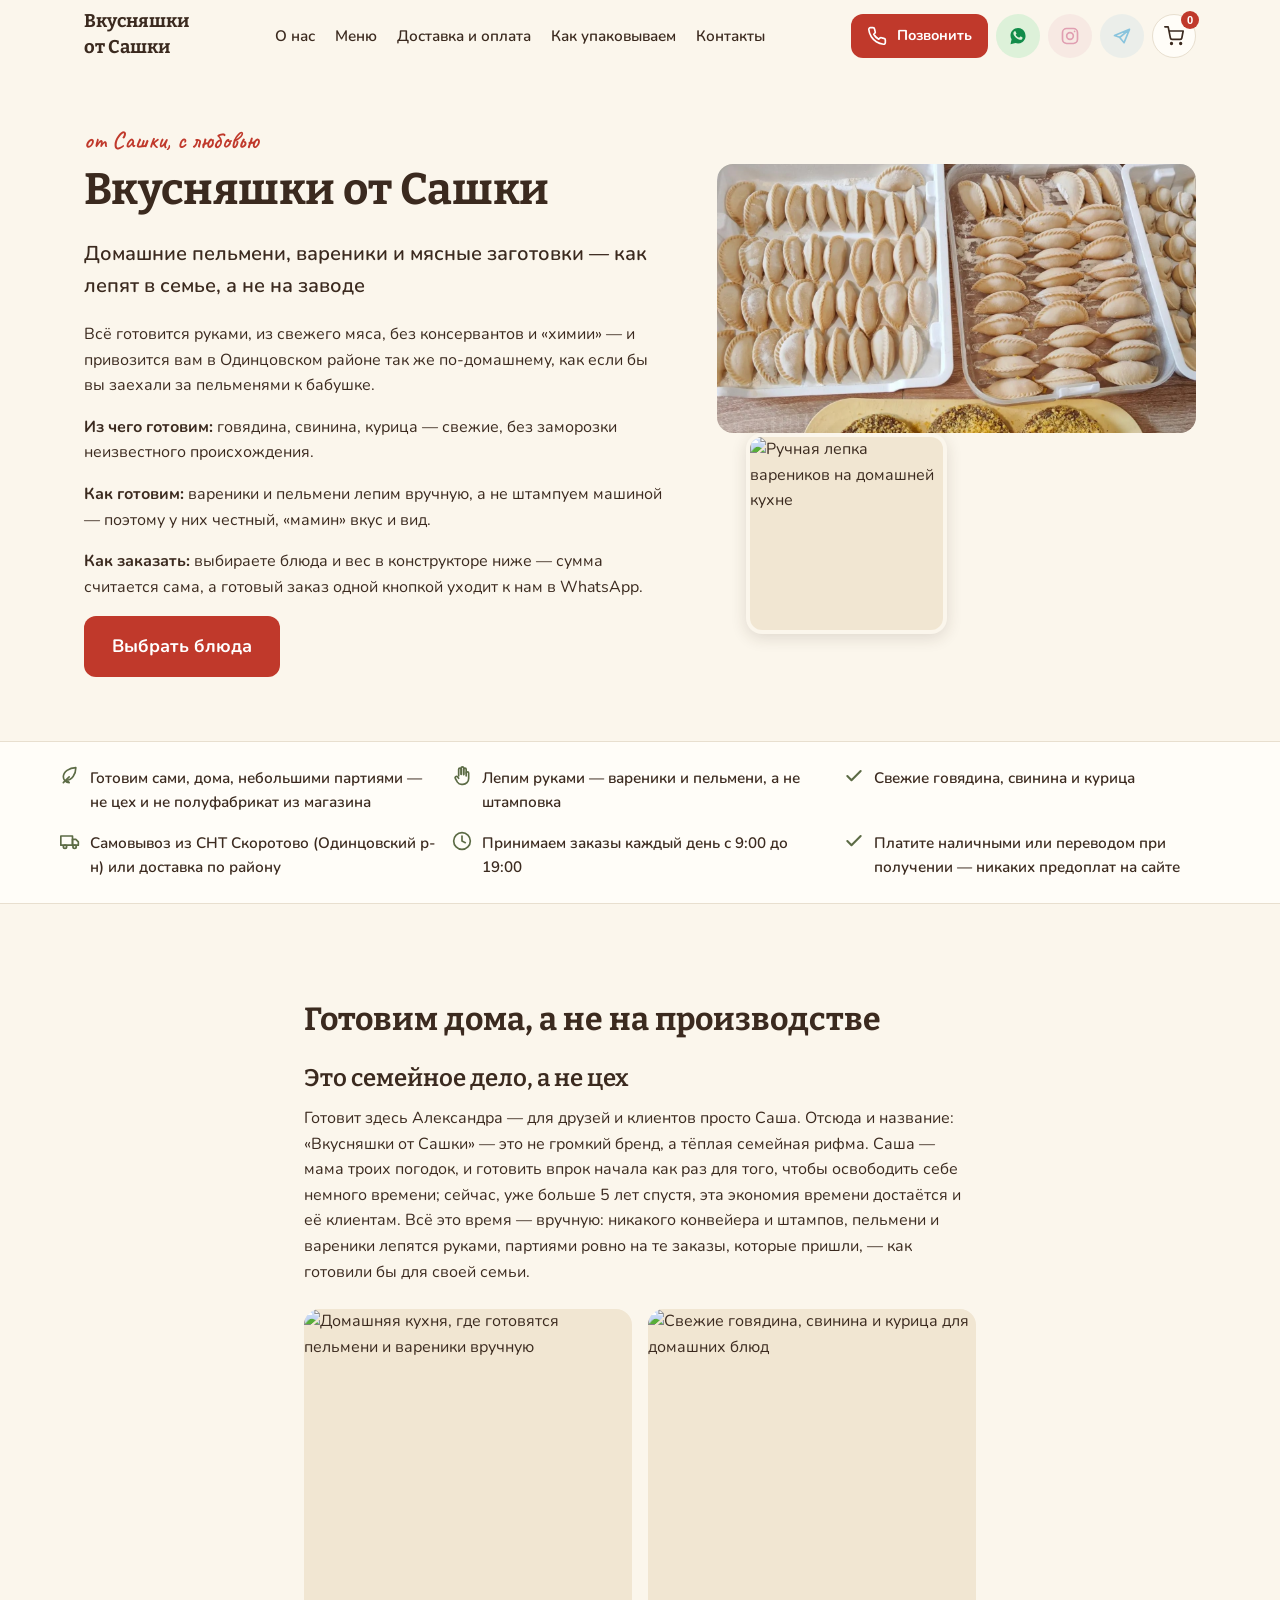
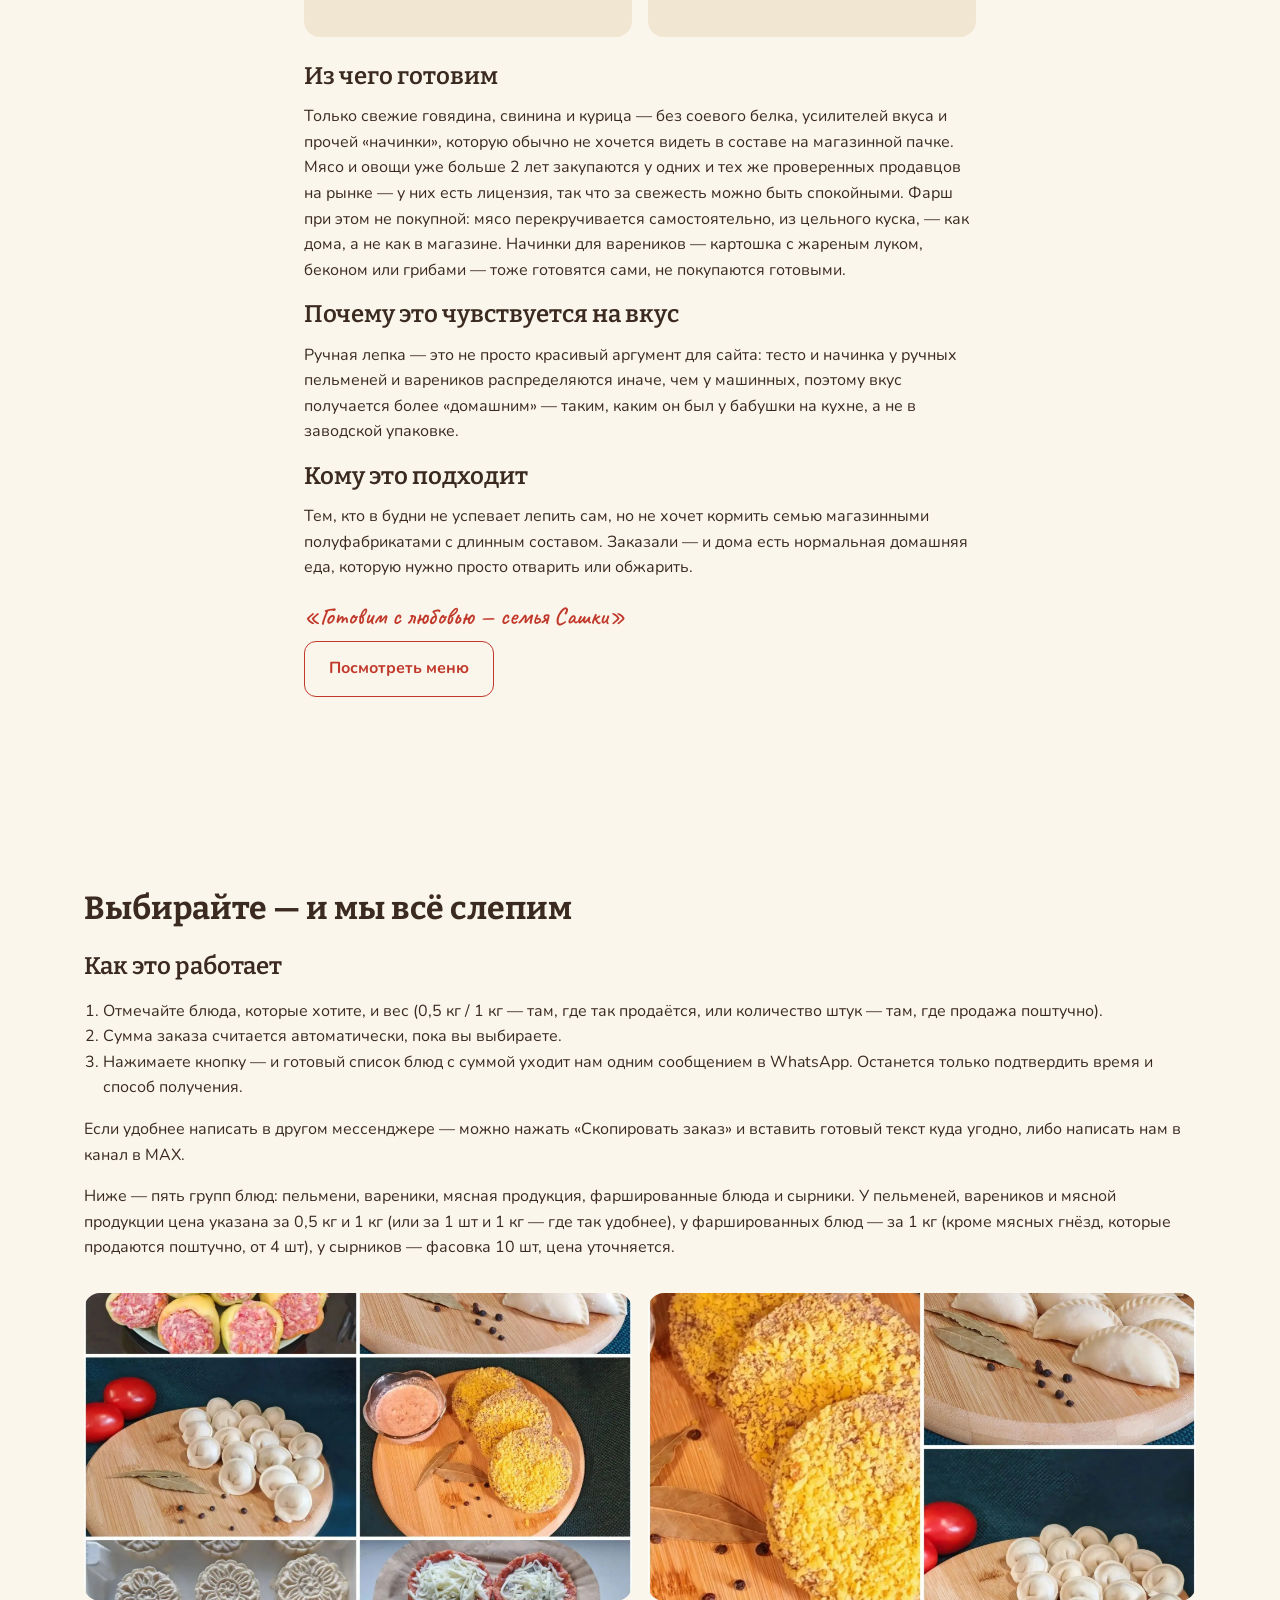
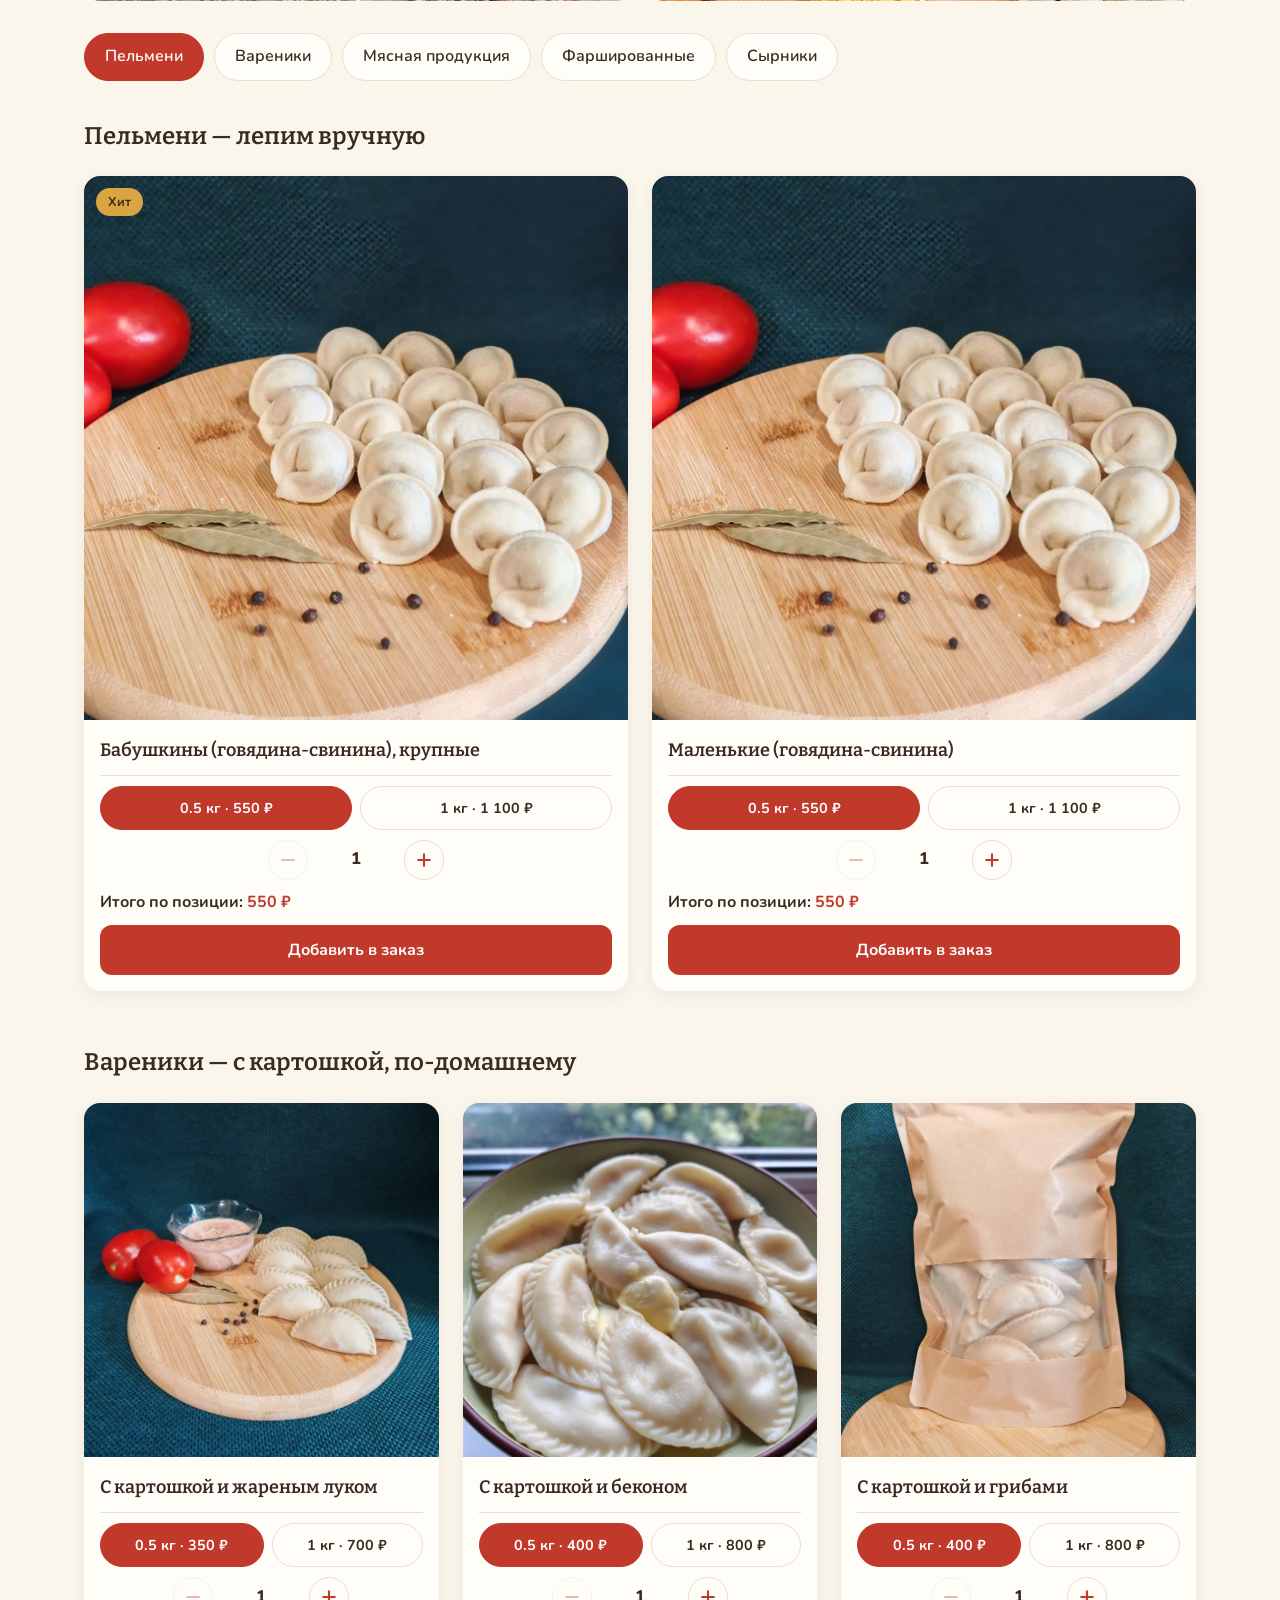
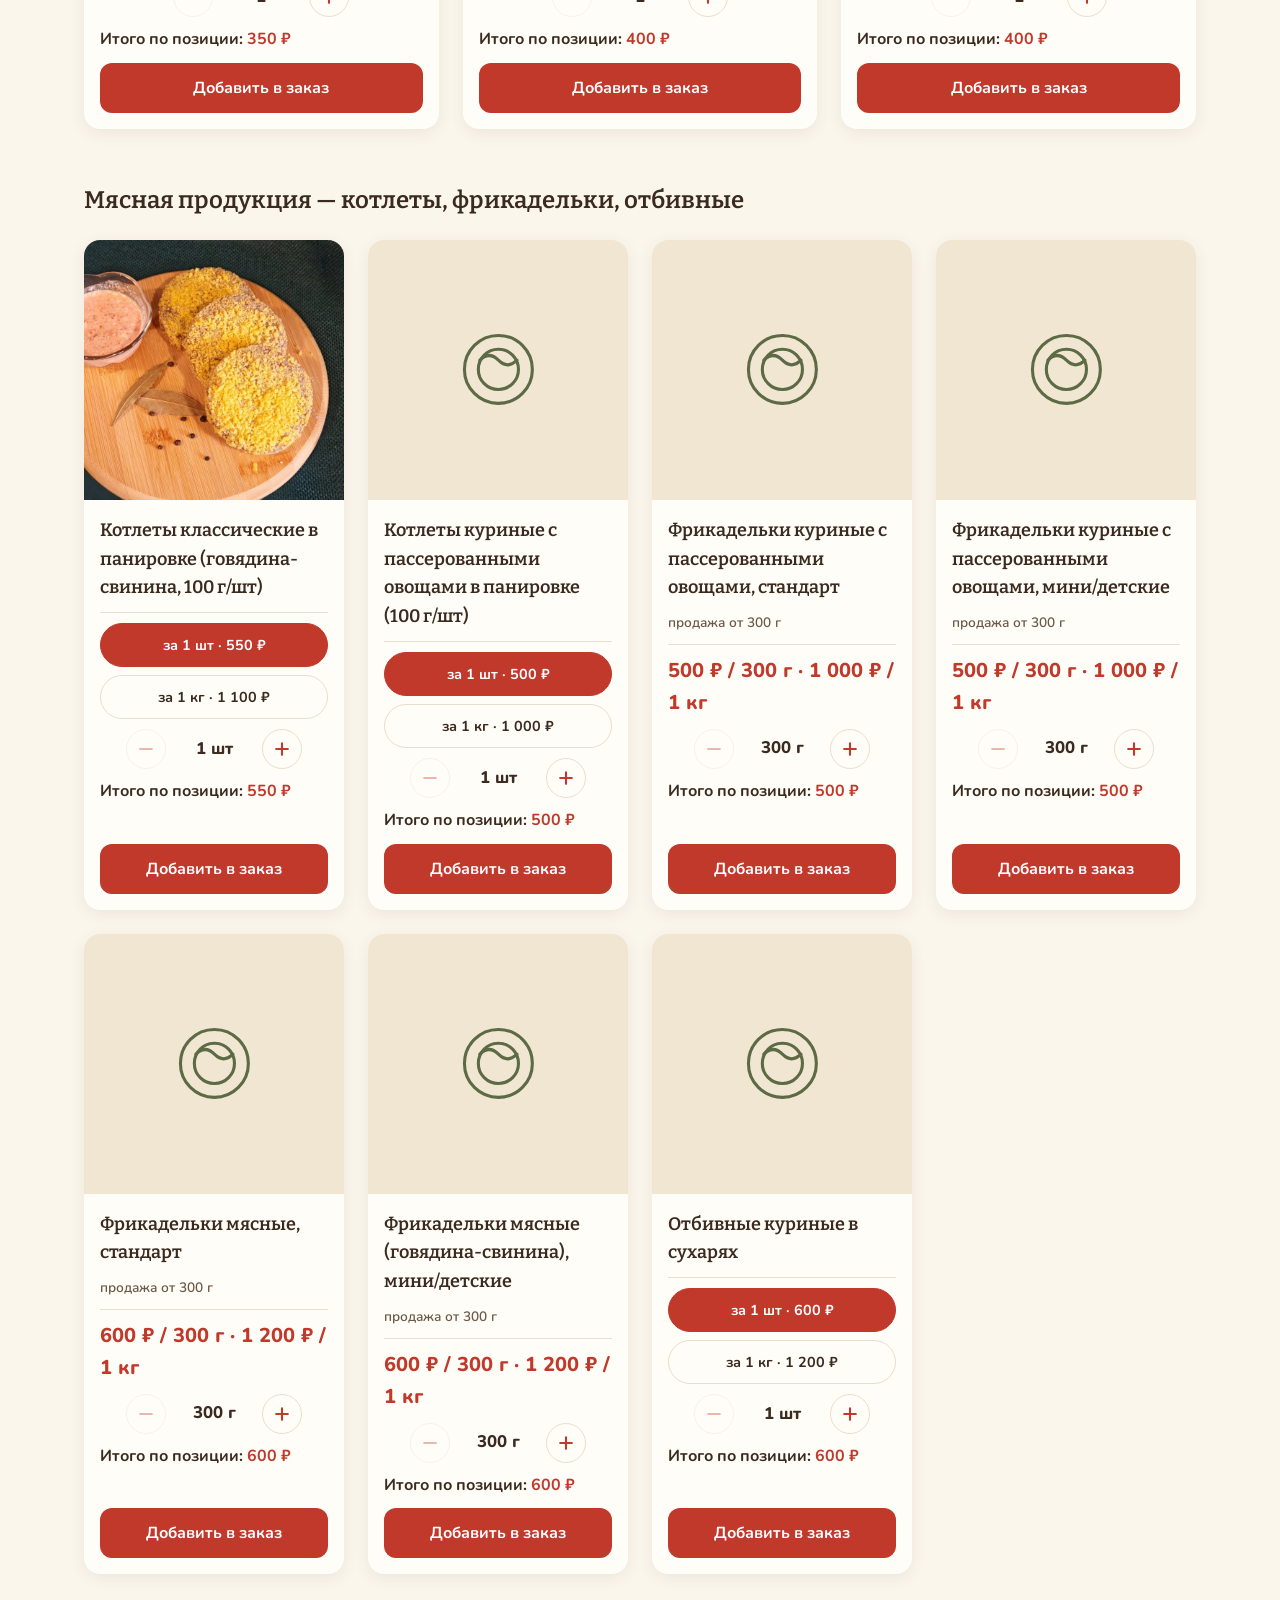
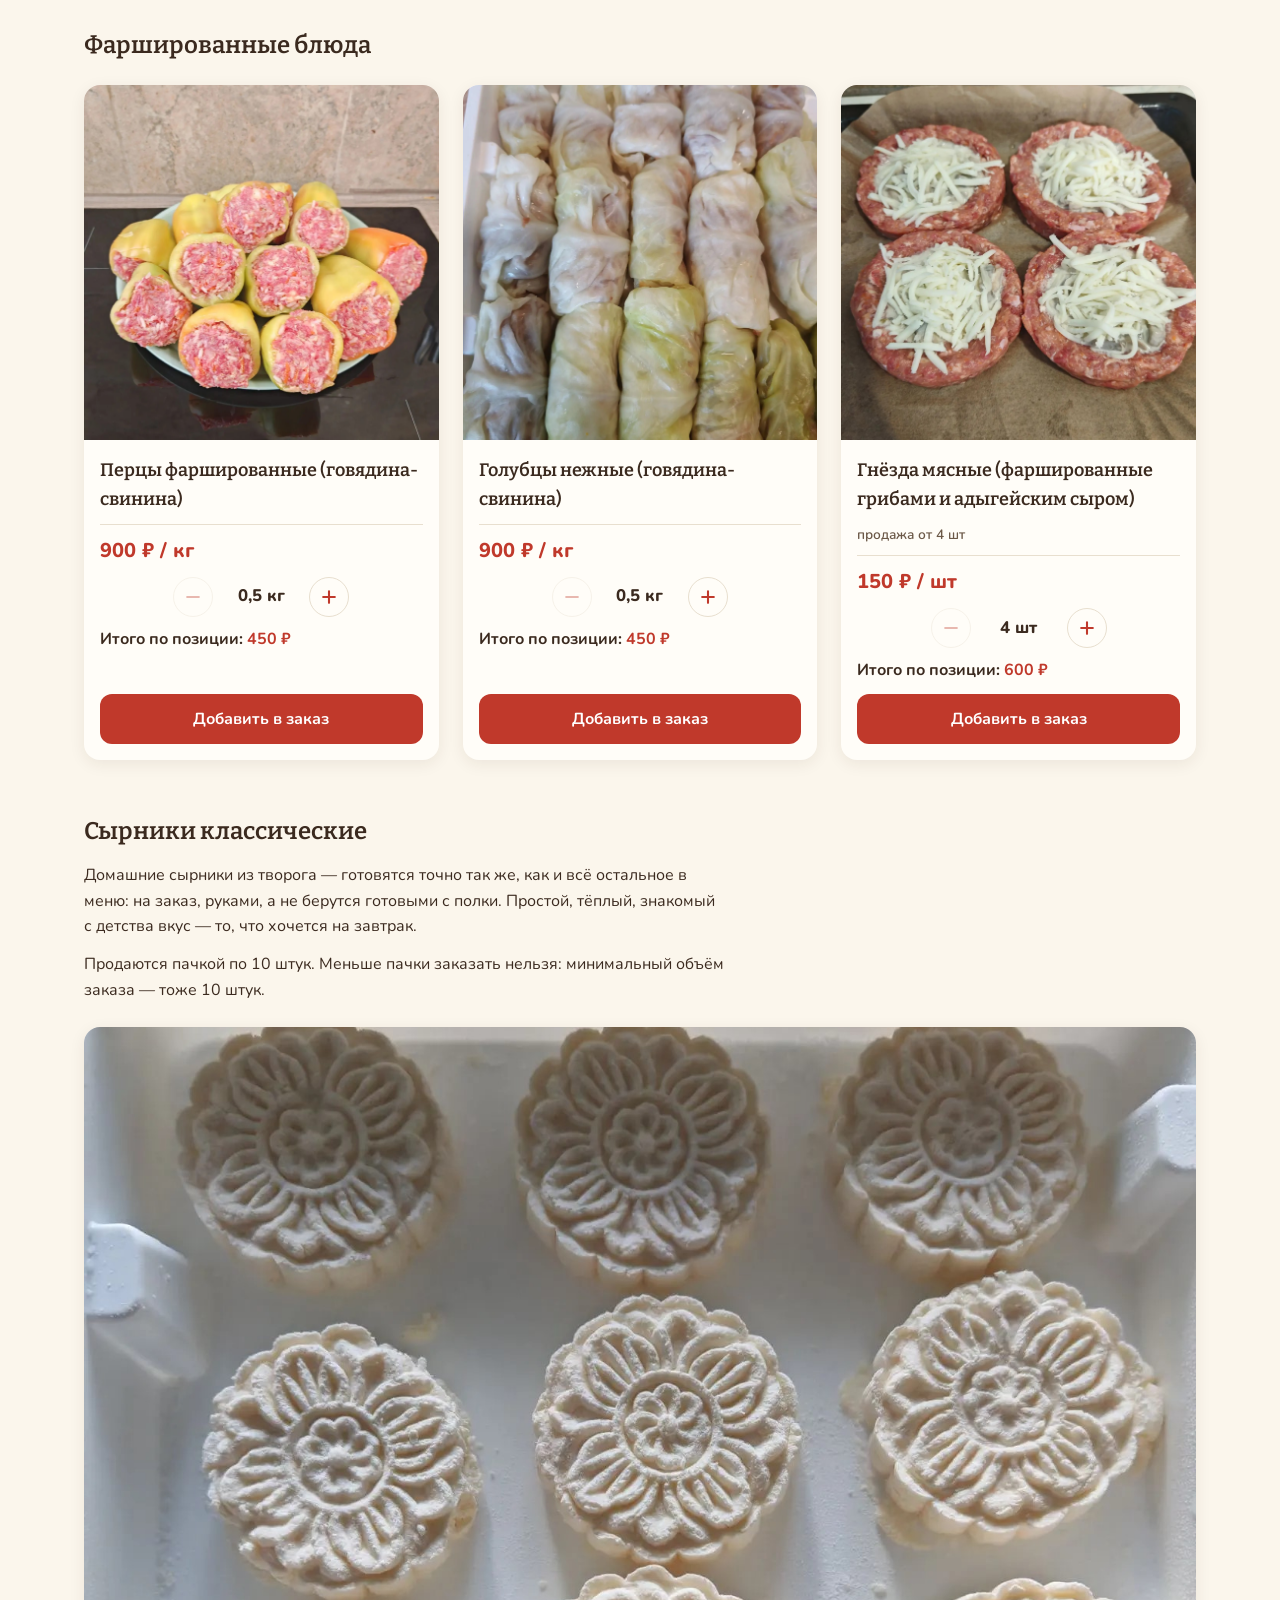
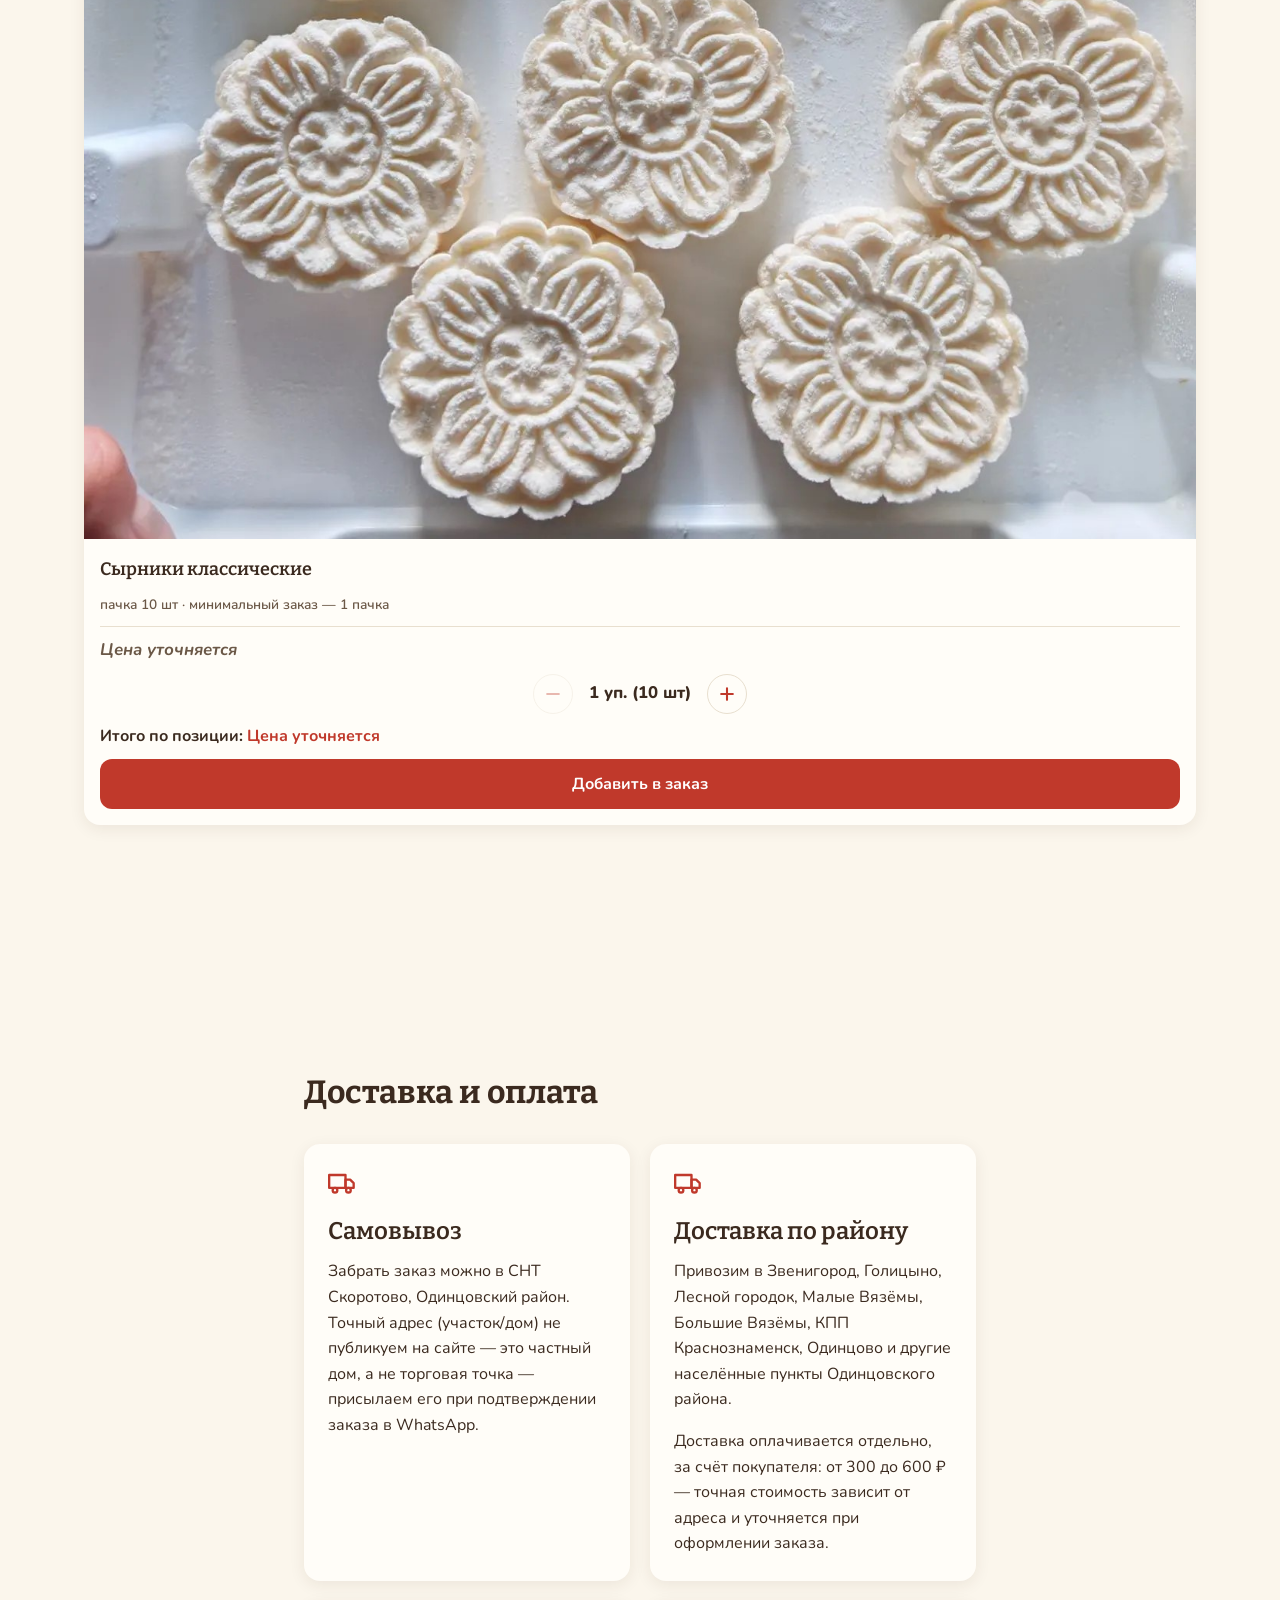
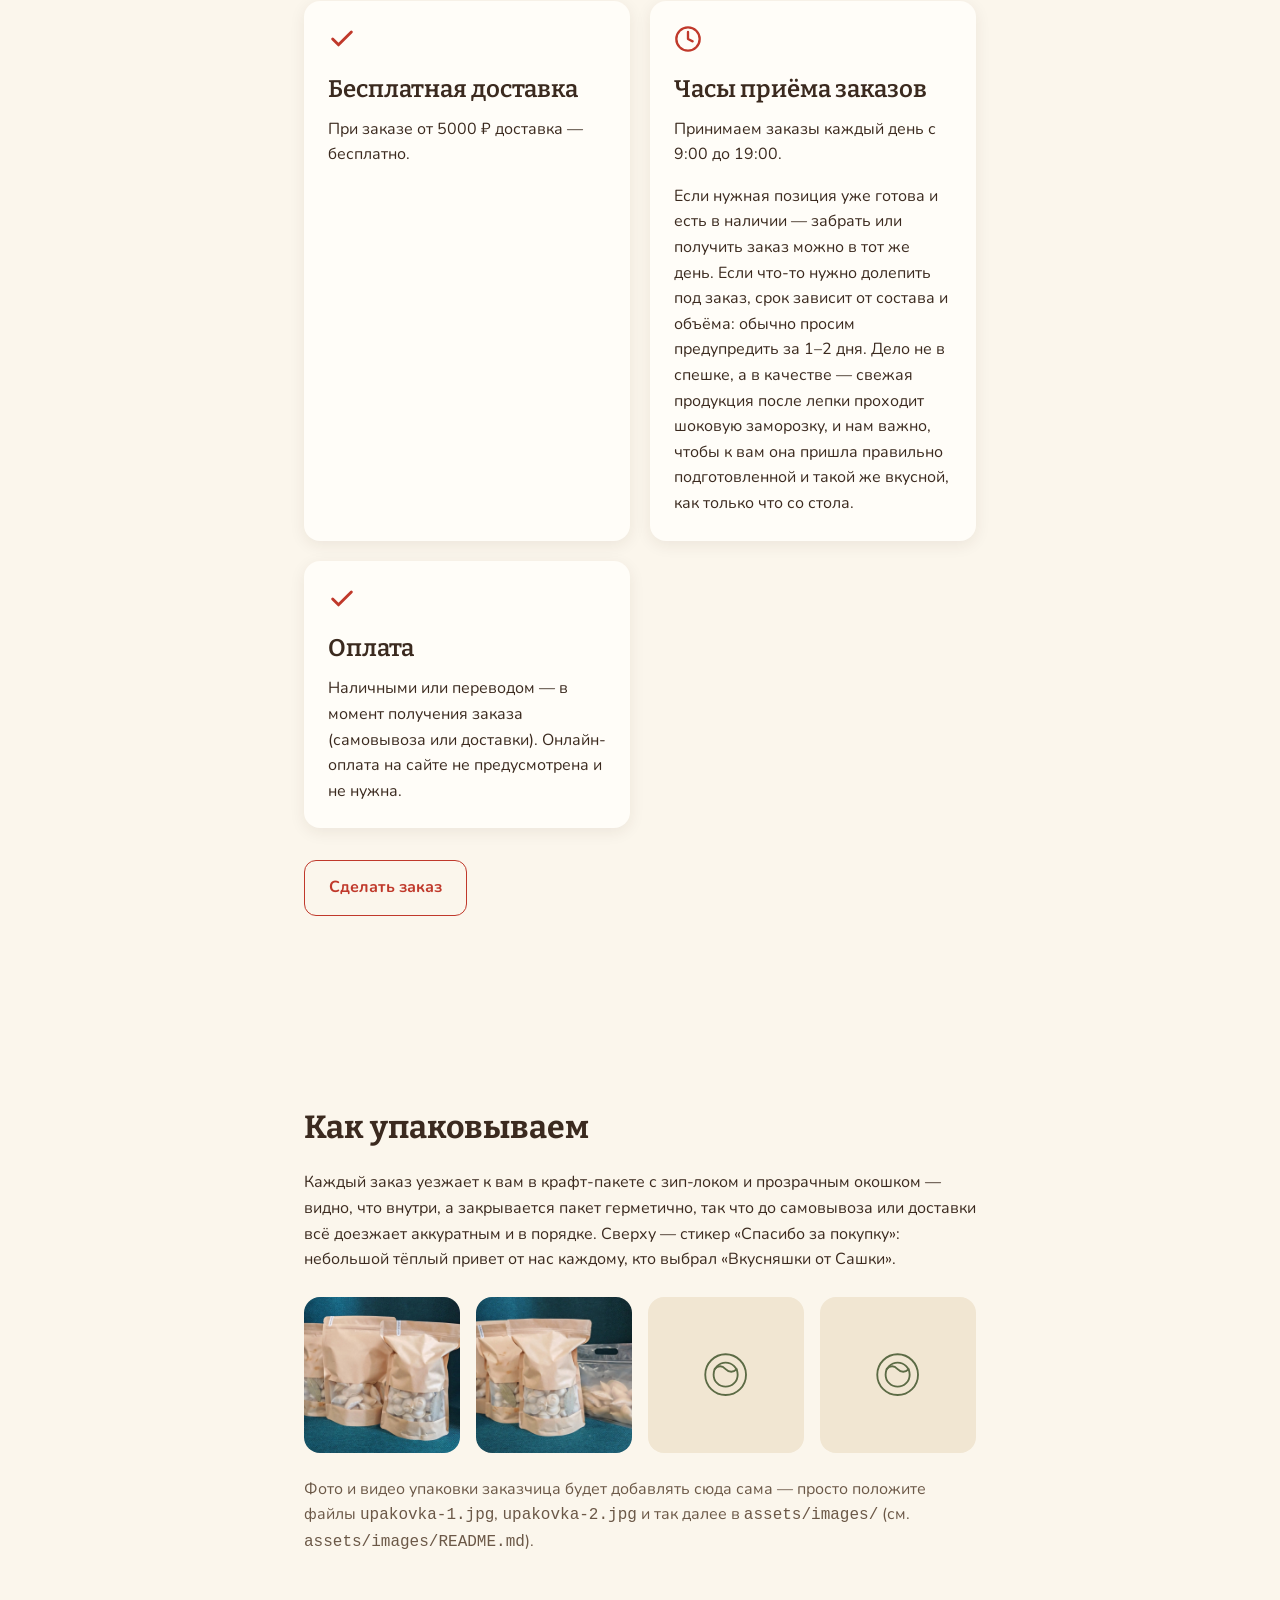
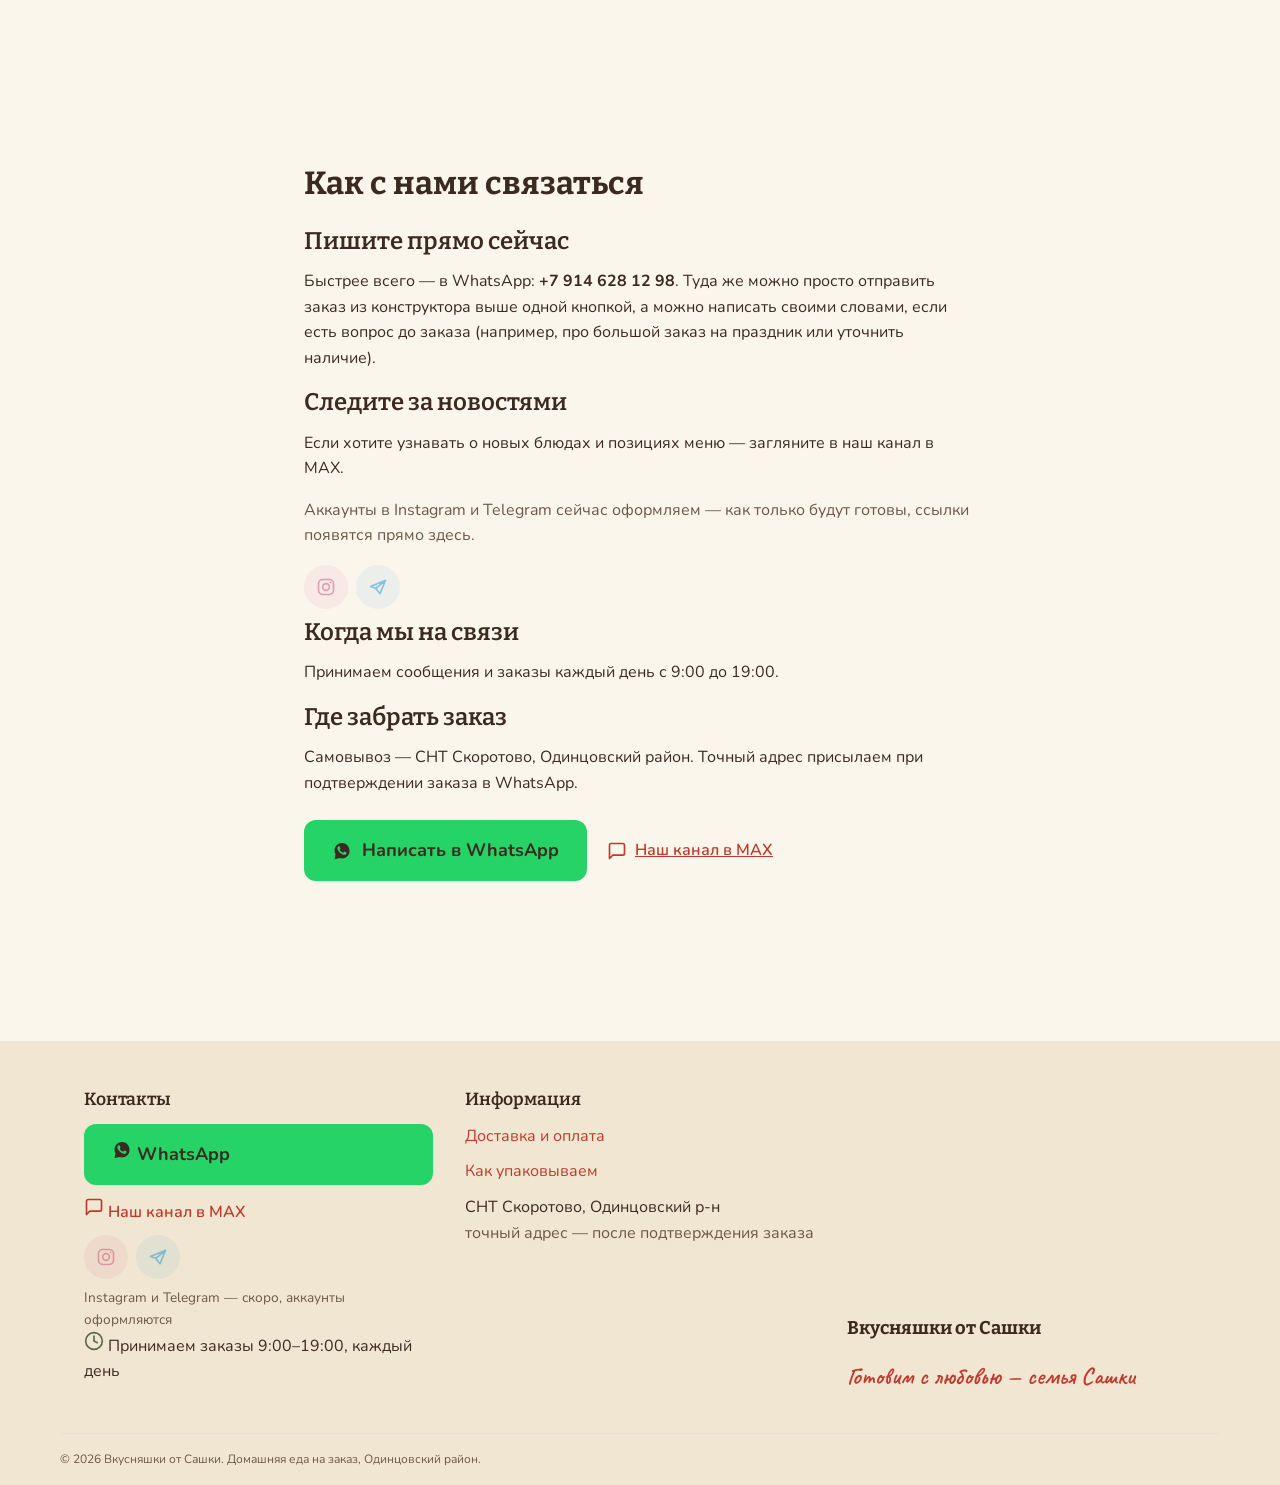
==== sites/vkusnyashki-ot-sashki/index.html @ 8857f017 "Второй готовый сайт: «Вкусняшки от Сашки» (домашняя еда на заказ) Лендинг для домашнего производства" ====
<!DOCTYPE html>
<html lang="ru">
<head>
<meta charset="UTF-8">
<meta name="viewport" content="width=device-width, initial-scale=1.0">
<title>Вкусняшки от Сашки — домашняя еда на заказ в Одинцовском районе</title>
<meta name="description" content="Домашние пельмени и вареники ручной лепки, мясные полуфабрикаты на заказ. Самовывоз из СНТ Скоротово или доставка по Одинцовскому району. Оплата при получении.">
<meta name="keywords" content="домашние пельмени на заказ, вареники ручной лепки, домашняя еда на заказ Одинцовский район, мясные полуфабрикаты, котлеты и фрикадельки на заказ, доставка еды Звенигород Голицыно Одинцово, вкусняшки от сашки">
<meta name="robots" content="index, follow">
<link rel="canonical" href="https://example.com/">
<!-- TODO(заказчик): заменить https://example.com/ на реальный домен сайта перед публикацией (canonical, og:url, sitemap.xml, robots.txt) -->

<!-- Open Graph -->
<meta property="og:type" content="website">
<meta property="og:site_name" content="Вкусняшки от Сашки">
<meta property="og:locale" content="ru_RU">
<meta property="og:title" content="Вкусняшки от Сашки — домашняя еда на заказ в Одинцовском районе">
<meta property="og:description" content="Домашние пельмени и вареники ручной лепки, мясные полуфабрикаты на заказ. Самовывоз из СНТ Скоротово или доставка по Одинцовскому району. Оплата при получении.">
<meta property="og:image" content="https://example.com/assets/images/hero-cover.jpg">
<meta property="og:url" content="https://example.com/">

<!-- Twitter Card -->
<meta name="twitter:card" content="summary_large_image">
<meta name="twitter:title" content="Вкусняшки от Сашки — домашняя еда на заказ в Одинцовском районе">
<meta name="twitter:description" content="Домашние пельмени и вареники ручной лепки, мясные полуфабрикаты на заказ. Самовывоз из СНТ Скоротово или доставка по Одинцовскому району. Оплата при получении.">
<meta name="twitter:image" content="https://example.com/assets/images/hero-cover.jpg">

<link rel="preconnect" href="https://fonts.googleapis.com">
<link rel="preconnect" href="https://fonts.gstatic.com" crossorigin>
<link href="https://fonts.googleapis.com/css2?family=Bitter:wght@600;700&family=Nunito:wght@400;600;700;800&family=Caveat:wght@600&display=swap" rel="stylesheet">
<link rel="stylesheet" href="styles.css">

<!-- Structured data (schema.org) -->
<script type="application/ld+json">
{
  "@context": "https://schema.org",
  "@type": "LocalBusiness",
  "name": "Вкусняшки от Сашки",
  "description": "Домашнее производство еды на заказ: пельмени и вареники ручной лепки, мясные полуфабрикаты и фаршированные блюда из свежих говядины, свинины и курицы. Самовывоз из СНТ Скоротово или доставка по Одинцовскому району Московской области.",
  "image": "https://example.com/assets/images/hero-cover.jpg",
  "url": "https://example.com/",
  "telephone": "+7-914-628-12-98",
  "priceRange": "300-1200 RUB",
  "address": {
    "@type": "PostalAddress",
    "streetAddress": "СНТ Скоротово",
    "addressLocality": "Одинцовский район",
    "addressRegion": "Московская область",
    "addressCountry": "RU"
  },
  "openingHoursSpecification": {
    "@type": "OpeningHoursSpecification",
    "dayOfWeek": [
      "Monday", "Tuesday", "Wednesday", "Thursday", "Friday", "Saturday", "Sunday"
    ],
    "opens": "09:00",
    "closes": "19:00"
  },
  "paymentAccepted": "Наличные, безналичный перевод",
  "areaServed": [
    { "@type": "Place", "name": "Одинцовский район" },
    { "@type": "Place", "name": "Звенигород" },
    { "@type": "Place", "name": "Голицыно" },
    { "@type": "Place", "name": "Лесной городок" },
    { "@type": "Place", "name": "Малые Вязёмы" },
    { "@type": "Place", "name": "Большие Вязёмы" },
    { "@type": "Place", "name": "КПП Краснознаменск" },
    { "@type": "Place", "name": "Одинцово" }
  ],
  "sameAs": [
    "https://wa.me/79146281298",
    "https://max.ru/channel_minimym_na_kuhne"
  ]
}
</script>
</head>
<body>

<!-- Спрайт иконок -->
<svg style="display:none">
  <symbol id="icon-phone" viewBox="0 0 24 24" fill="none" stroke="currentColor" stroke-width="2" stroke-linecap="round" stroke-linejoin="round"><path d="M22 16.92v3a2 2 0 0 1-2.18 2 19.79 19.79 0 0 1-8.63-3.07 19.5 19.5 0 0 1-6-6 19.79 19.79 0 0 1-3.07-8.67A2 2 0 0 1 4.11 2h3a2 2 0 0 1 2 1.72c.127.96.362 1.903.7 2.81a2 2 0 0 1-.45 2.11L8.09 9.91a16 16 0 0 0 6 6l1.27-1.27a2 2 0 0 1 2.11-.45c.907.338 1.85.573 2.81.7A2 2 0 0 1 22 16.92z"/></symbol>
  <symbol id="icon-whatsapp" viewBox="0 0 32 32" fill="currentColor"><path d="M16.04 3C9.4 3 4 8.4 4 15.04c0 2.23.6 4.36 1.74 6.24L4 29l7.9-1.7a12 12 0 0 0 4.14.74h.01c6.64 0 12.04-5.4 12.04-12.04C28.09 8.4 22.68 3 16.04 3zm7.05 17.2c-.3.83-1.5 1.57-2.44 1.76-.65.13-1.5.24-4.34-.93-3.64-1.51-6-5.19-6.18-5.43-.18-.24-1.47-1.96-1.47-3.74 0-1.78.93-2.65 1.26-3.02.33-.36.72-.45.96-.45.24 0 .48 0 .69.01.22.01.52-.08.81.62.3.72 1.02 2.5 1.11 2.68.09.18.15.4.03.64-.12.24-.18.39-.36.6-.18.21-.38.47-.54.63-.18.18-.37.38-.16.75.21.36.93 1.53 2 2.48 1.37 1.22 2.52 1.6 2.89 1.78.36.18.57.15.78-.09.21-.24.9-1.05 1.14-1.41.24-.36.48-.3.81-.18.33.12 2.1.99 2.46 1.17.36.18.6.27.69.42.09.15.09.85-.21 1.68z"/></symbol>
  <symbol id="icon-cart" viewBox="0 0 24 24" fill="none" stroke="currentColor" stroke-width="2" stroke-linecap="round" stroke-linejoin="round"><circle cx="9" cy="21" r="1"/><circle cx="20" cy="21" r="1"/><path d="M1 1h4l2.68 13.39a2 2 0 0 0 2 1.61h9.72a2 2 0 0 0 2-1.61L23 6H6"/></symbol>
  <symbol id="icon-plus" viewBox="0 0 24 24" fill="none" stroke="currentColor" stroke-width="2.5" stroke-linecap="round"><path d="M12 5v14M5 12h14"/></symbol>
  <symbol id="icon-minus" viewBox="0 0 24 24" fill="none" stroke="currentColor" stroke-width="2.5" stroke-linecap="round"><path d="M5 12h14"/></symbol>
  <symbol id="icon-check" viewBox="0 0 24 24" fill="none" stroke="currentColor" stroke-width="2.5" stroke-linecap="round" stroke-linejoin="round"><path d="M20 6 9 17l-5-5"/></symbol>
  <symbol id="icon-close" viewBox="0 0 24 24" fill="none" stroke="currentColor" stroke-width="2" stroke-linecap="round"><path d="M18 6 6 18M6 6l12 12"/></symbol>
  <symbol id="icon-dish" viewBox="0 0 64 64" fill="none" stroke="currentColor" stroke-width="2"><circle cx="32" cy="32" r="22"/><circle cx="32" cy="32" r="13"/><path d="M20 26c4-4 8-4 12 0s8 4 12 0" stroke-linecap="round"/></symbol>
  <symbol id="icon-leaf" viewBox="0 0 24 24" fill="none" stroke="currentColor" stroke-width="2" stroke-linecap="round" stroke-linejoin="round"><path d="M11 20A7 7 0 0 1 4 13c0-6 7-11 15-11 0 8-5 15-11 15z"/><path d="M4 20 11 13"/></symbol>
  <symbol id="icon-hand" viewBox="0 0 24 24" fill="none" stroke="currentColor" stroke-width="2" stroke-linecap="round" stroke-linejoin="round"><path d="M8 12V4a1.5 1.5 0 0 1 3 0v6"/><path d="M11 10V2.5a1.5 1.5 0 0 1 3 0V10"/><path d="M14 10.5V4a1.5 1.5 0 0 1 3 0v8"/><path d="M17 8.5a1.5 1.5 0 0 1 3 0v6.5a7 7 0 0 1-7 7h-1.5a6 6 0 0 1-5-2.7L4 15c-.5-.8-.3-1.7.4-2.2.7-.5 1.7-.4 2.3.3l1.3 1.6"/></symbol>
  <symbol id="icon-truck" viewBox="0 0 24 24" fill="none" stroke="currentColor" stroke-width="2" stroke-linecap="round" stroke-linejoin="round"><rect x="1" y="6" width="14" height="11"/><path d="M15 10h4l3 3v4h-7z"/><circle cx="6" cy="19" r="2"/><circle cx="17.5" cy="19" r="2"/></symbol>
  <symbol id="icon-clock" viewBox="0 0 24 24" fill="none" stroke="currentColor" stroke-width="2" stroke-linecap="round" stroke-linejoin="round"><circle cx="12" cy="12" r="10"/><path d="M12 6v6l4 2"/></symbol>
  <symbol id="icon-max" viewBox="0 0 24 24" fill="none" stroke="currentColor" stroke-width="2" stroke-linecap="round" stroke-linejoin="round"><path d="M21 15a2 2 0 0 1-2 2H7l-4 4V5a2 2 0 0 1 2-2h14a2 2 0 0 1 2 2z"/></symbol>
  <symbol id="icon-instagram" viewBox="0 0 24 24" fill="none" stroke="currentColor" stroke-width="2" stroke-linecap="round" stroke-linejoin="round"><rect x="3" y="3" width="18" height="18" rx="5"/><circle cx="12" cy="12" r="4"/><circle cx="17.5" cy="6.5" r="1" fill="currentColor" stroke="none"/></symbol>
  <symbol id="icon-telegram" viewBox="0 0 24 24" fill="none" stroke="currentColor" stroke-width="2" stroke-linecap="round" stroke-linejoin="round"><path d="M21 4 3 11.5l6 2M21 4 14.5 20l-5.5-6.5M21 4 9.5 13.5"/></symbol>
</svg>

<a href="#menu" class="skip-link">Перейти к меню и заказу</a>

<header class="site-header" id="site-header">
  <div class="container site-header__inner">
    <a href="#hero" class="logo">
      <span class="logo__name">Вкусняшки<br>от Сашки</span>
    </a>
    <nav class="site-nav" aria-label="Разделы сайта">
      <a href="#o-nas">О нас</a>
      <a href="#menu">Меню</a>
      <a href="#dostavka-i-oplata">Доставка и оплата</a>
      <a href="#upakovka">Как упаковываем</a>
      <a href="#kontakty">Контакты</a>
    </nav>
    <div class="site-header__actions">
      <a href="tel:+79146281298" class="btn btn--call btn--compact">
        <svg class="icon" aria-hidden="true"><use href="#icon-phone"/></svg>
        <span>Позвонить</span>
      </a>
      <a href="https://wa.me/79146281298" target="_blank" rel="noopener" class="icon-link icon-link--whatsapp" aria-label="Написать в WhatsApp">
        <svg class="icon" aria-hidden="true"><use href="#icon-whatsapp"/></svg>
      </a>
      <a href="#" class="icon-link icon-link--instagram" data-social="instagram" aria-disabled="true" aria-label="Instagram — скоро" title="Скоро">
        <svg class="icon" aria-hidden="true"><use href="#icon-instagram"/></svg>
      </a>
      <a href="#" class="icon-link icon-link--telegram" data-social="telegram" aria-disabled="true" aria-label="Telegram — скоро" title="Скоро">
        <svg class="icon" aria-hidden="true"><use href="#icon-telegram"/></svg>
      </a>
      <button type="button" id="header-cart-btn" class="icon-link icon-link--cart" aria-label="Открыть ваш заказ">
        <svg class="icon" aria-hidden="true"><use href="#icon-cart"/></svg>
        <span id="header-cart-count" class="cart-badge" hidden>0</span>
      </button>
    </div>
  </div>
</header>

<main>

  <!-- ===== HERO ===== -->
  <section id="hero" class="hero section">
    <div class="container hero__inner">
      <div class="hero__content">
        <p class="signature">от Сашки, с любовью</p>
        <h1>Вкусняшки от Сашки</h1>
        <p class="hero__subtitle">Домашние пельмени, вареники и мясные заготовки — как лепят в семье, а не на заводе</p>
        <p>Всё готовится руками, из свежего мяса, без консервантов и «химии» — и привозится вам в Одинцовском районе так же по-домашнему, как если бы вы заехали за пельменями к бабушке.</p>
        <p><strong>Из чего готовим:</strong> говядина, свинина, курица — свежие, без заморозки неизвестного происхождения.</p>
        <p><strong>Как готовим:</strong> вареники и пельмени лепим вручную, а не штампуем машиной — поэтому у них честный, «мамин» вкус и вид.</p>
        <p><strong>Как заказать:</strong> выбираете блюда и вес в конструкторе ниже — сумма считается сама, а готовый заказ одной кнопкой уходит к нам в WhatsApp.</p>
        <a href="#menu" class="btn btn--primary btn--large">Выбрать блюда</a>
      </div>
      <div class="hero__media">
        <div class="photo photo--wide" data-photo="hero-cover">
          <img src="assets/images/hero-cover.jpg" alt="Домашние пельмени ручной лепки крупным планом" loading="eager">
          <span class="photo__placeholder" aria-hidden="true"><svg class="icon icon--placeholder"><use href="#icon-dish"/></svg></span>
        </div>
        <div class="photo photo--square photo--accent" data-photo="hero-hands">
          <img src="assets/images/hero-hands.jpg" alt="Ручная лепка вареников на домашней кухне" loading="lazy">
          <span class="photo__placeholder" aria-hidden="true"><svg class="icon icon--placeholder"><use href="#icon-hand"/></svg></span>
        </div>
      </div>
    </div>

    <div class="trust-strip">
      <div class="container trust-strip__inner">
        <ul class="trust-strip__list">
          <li><svg class="icon icon--natural" aria-hidden="true"><use href="#icon-leaf"/></svg>Готовим сами, дома, небольшими партиями — не цех и не полуфабрикат из магазина</li>
          <li><svg class="icon icon--natural" aria-hidden="true"><use href="#icon-hand"/></svg>Лепим руками — вареники и пельмени, а не штамповка</li>
          <li><svg class="icon icon--natural" aria-hidden="true"><use href="#icon-check"/></svg>Свежие говядина, свинина и курица</li>
          <li><svg class="icon icon--natural" aria-hidden="true"><use href="#icon-truck"/></svg>Самовывоз из СНТ Скоротово (Одинцовский р-н) или доставка по району</li>
          <li><svg class="icon icon--natural" aria-hidden="true"><use href="#icon-clock"/></svg>Принимаем заказы каждый день с 9:00 до 19:00</li>
          <li><svg class="icon icon--natural" aria-hidden="true"><use href="#icon-check"/></svg>Платите наличными или переводом при получении — никаких предоплат на сайте</li>
        </ul>
      </div>
    </div>
  </section>

  <!-- ===== О НАС ===== -->
  <section id="o-nas" class="section">
    <div class="container section--narrow">
      <h2>Готовим дома, а не на производстве</h2>
      <h3>Это семейное дело, а не цех</h3>
      <p>Готовит здесь Александра — для друзей и клиентов просто Саша. Отсюда и название: «Вкусняшки от Сашки» — это не громкий бренд, а тёплая семейная рифма. Саша — мама троих погодок, и готовить впрок начала как раз для того, чтобы освободить себе немного времени; сейчас, уже больше 5 лет спустя, эта экономия времени достаётся и её клиентам. Всё это время — вручную: никакого конвейера и штампов, пельмени и вареники лепятся руками, партиями ровно на те заказы, которые пришли, — как готовили бы для своей семьи.</p>

      <div class="o-nas__media">
        <div class="photo photo--square" data-photo="o-nas-kitchen">
          <img src="assets/images/o-nas-kitchen.jpg" alt="Домашняя кухня, где готовятся пельмени и вареники вручную" loading="lazy">
          <span class="photo__placeholder" aria-hidden="true"><svg class="icon icon--placeholder"><use href="#icon-dish"/></svg></span>
        </div>
        <div class="photo photo--square" data-photo="o-nas-ingredients">
          <img src="assets/images/o-nas-ingredients.jpg" alt="Свежие говядина, свинина и курица для домашних блюд" loading="lazy">
          <span class="photo__placeholder" aria-hidden="true"><svg class="icon icon--placeholder"><use href="#icon-dish"/></svg></span>
        </div>
      </div>

      <h3>Из чего готовим</h3>
      <p>Только свежие говядина, свинина и курица — без соевого белка, усилителей вкуса и прочей «начинки», которую обычно не хочется видеть в составе на магазинной пачке. Мясо и овощи уже больше 2 лет закупаются у одних и тех же проверенных продавцов на рынке — у них есть лицензия, так что за свежесть можно быть спокойными. Фарш при этом не покупной: мясо перекручивается самостоятельно, из цельного куска, — как дома, а не как в магазине. Начинки для вареников — картошка с жареным луком, беконом или грибами — тоже готовятся сами, не покупаются готовыми.</p>

      <h3>Почему это чувствуется на вкус</h3>
      <p>Ручная лепка — это не просто красивый аргумент для сайта: тесто и начинка у ручных пельменей и вареников распределяются иначе, чем у машинных, поэтому вкус получается более «домашним» — таким, каким он был у бабушки на кухне, а не в заводской упаковке.</p>

      <h3>Кому это подходит</h3>
      <p>Тем, кто в будни не успевает лепить сам, но не хочет кормить семью магазинными полуфабрикатами с длинным составом. Заказали — и дома есть нормальная домашняя еда, которую нужно просто отварить или обжарить.</p>

      <p class="quote-signature">«Готовим с любовью — семья Сашки»</p>

      <a href="#menu" class="btn btn--secondary">Посмотреть меню</a>
    </div>
  </section>

  <!-- ===== МЕНЮ И КОНСТРУКТОР ЗАКАЗА ===== -->
  <section id="menu" class="section section--menu">
    <div class="container">
      <h2>Выбирайте — и мы всё слепим</h2>

      <div class="menu-how">
        <h3>Как это работает</h3>
        <ol>
          <li>Отмечайте блюда, которые хотите, и вес (0,5 кг / 1 кг — там, где так продаётся, или количество штук — там, где продажа поштучно).</li>
          <li>Сумма заказа считается автоматически, пока вы выбираете.</li>
          <li>Нажимаете кнопку — и готовый список блюд с суммой уходит нам одним сообщением в WhatsApp. Останется только подтвердить время и способ получения.</li>
        </ol>
        <p>Если удобнее написать в другом мессенджере — можно нажать «Скопировать заказ» и вставить готовый текст куда угодно, либо написать нам в канал в MAX.</p>
        <p>Ниже — пять групп блюд: пельмени, вареники, мясная продукция, фаршированные блюда и сырники. У пельменей, вареников и мясной продукции цена указана за 0,5 кг и 1 кг (или за 1 шт и 1 кг — где так удобнее), у фаршированных блюд — за 1 кг (кроме мясных гнёзд, которые продаются поштучно, от 4 шт), у сырников — фасовка 10 шт, цена уточняется.</p>
      </div>

      <div class="menu-how__gallery">
        <div class="photo photo--wide" data-photo="sbor-produkcii-1">
          <img src="assets/images/sbor-produkcii-1.jpg" alt="Ассортимент домашних блюд «Вкусняшки от Сашки» — перцы фаршированные, вареники, пельмени и котлеты" loading="lazy" onerror="handleImgError(this)">
          <span class="photo__placeholder" aria-hidden="true"><svg class="icon icon--placeholder"><use href="#icon-dish"/></svg></span>
        </div>
        <div class="photo photo--wide" data-photo="sbor-produkcii-2">
          <img src="assets/images/sbor-produkcii-2.jpg" alt="Ассортимент домашних блюд «Вкусняшки от Сашки» — котлеты, вареники и пельмени ручной лепки" loading="lazy" onerror="handleImgError(this)">
          <span class="photo__placeholder" aria-hidden="true"><svg class="icon icon--placeholder"><use href="#icon-dish"/></svg></span>
        </div>
      </div>

      <nav class="menu-tabs" aria-label="Категории меню" id="menu-tabs">
        <a href="#cat-pelmeni" class="menu-tabs__link">Пельмени</a>
        <a href="#cat-vareniki" class="menu-tabs__link">Вареники</a>
        <a href="#cat-myaso" class="menu-tabs__link">Мясная продукция</a>
        <a href="#cat-farshirovannye" class="menu-tabs__link">Фаршированные</a>
        <a href="#syrniki" class="menu-tabs__link">Сырники</a>
      </nav>

      <div id="menu-categories"><!-- рендерится script.js из данных меню --></div>
    </div>
  </section>

  <!-- ===== ДОСТАВКА И ОПЛАТА ===== -->
  <section id="dostavka-i-oplata" class="section">
    <div class="container section--narrow">
      <h2>Доставка и оплата</h2>

      <div class="info-cards">
        <article class="info-card">
          <svg class="icon icon--accent" aria-hidden="true"><use href="#icon-truck"/></svg>
          <h3>Самовывоз</h3>
          <p>Забрать заказ можно в СНТ Скоротово, Одинцовский район. Точный адрес (участок/дом) не публикуем на сайте — это частный дом, а не торговая точка — присылаем его при подтверждении заказа в WhatsApp.</p>
        </article>
        <article class="info-card">
          <svg class="icon icon--accent" aria-hidden="true"><use href="#icon-truck"/></svg>
          <h3>Доставка по району</h3>
          <p>Привозим в Звенигород, Голицыно, Лесной городок, Малые Вязёмы, Большие Вязёмы, КПП Краснознаменск, Одинцово и другие населённые пункты Одинцовского района.</p>
          <p>Доставка оплачивается отдельно, за счёт покупателя: от 300 до 600 ₽ — точная стоимость зависит от адреса и уточняется при оформлении заказа.</p>
        </article>
        <article class="info-card">
          <svg class="icon icon--accent" aria-hidden="true"><use href="#icon-check"/></svg>
          <h3>Бесплатная доставка</h3>
          <p>При заказе от 5000 ₽ доставка — бесплатно.</p>
        </article>
        <article class="info-card">
          <svg class="icon icon--accent" aria-hidden="true"><use href="#icon-clock"/></svg>
          <h3>Часы приёма заказов</h3>
          <p>Принимаем заказы каждый день с 9:00 до 19:00.</p>
          <p>Если нужная позиция уже готова и есть в наличии — забрать или получить заказ можно в тот же день. Если что-то нужно долепить под заказ, срок зависит от состава и объёма: обычно просим предупредить за 1–2 дня. Дело не в спешке, а в качестве — свежая продукция после лепки проходит шоковую заморозку, и нам важно, чтобы к вам она пришла правильно подготовленной и такой же вкусной, как только что со стола.</p>
        </article>
        <article class="info-card">
          <svg class="icon icon--accent" aria-hidden="true"><use href="#icon-check"/></svg>
          <h3>Оплата</h3>
          <p>Наличными или переводом — в момент получения заказа (самовывоза или доставки). Онлайн-оплата на сайте не предусмотрена и не нужна.</p>
        </article>
      </div>

      <a href="#menu" class="btn btn--secondary">Сделать заказ</a>
    </div>
  </section>

  <!-- ===== КАК УПАКОВЫВАЕМ ===== -->
  <section id="upakovka" class="section">
    <div class="container section--narrow">
      <h2>Как упаковываем</h2>
      <p>Каждый заказ уезжает к вам в крафт-пакете с зип-локом и прозрачным окошком — видно, что внутри, а закрывается пакет герметично, так что до самовывоза или доставки всё доезжает аккуратным и в порядке. Сверху — стикер «Спасибо за покупку»: небольшой тёплый привет от нас каждому, кто выбрал «Вкусняшки от Сашки».</p>

      <div class="upakovka__gallery">
        <div class="photo photo--square" data-photo="upakovka-1">
          <img src="assets/images/upakovka-1.jpg" alt="Упаковка домашней еды от «Вкусняшки от Сашки» — крафт-пакет с окошком и стикером «Спасибо за покупку»" loading="lazy" onerror="handleImgError(this)">
          <span class="photo__placeholder" aria-hidden="true"><svg class="icon icon--placeholder"><use href="#icon-dish"/></svg></span>
        </div>
        <div class="photo photo--square" data-photo="upakovka-2">
          <img src="assets/images/upakovka-2.jpg" alt="Упаковка домашней еды от «Вкусняшки от Сашки» — крафт-пакет с окошком и стикером «Спасибо за покупку»" loading="lazy" onerror="handleImgError(this)">
          <span class="photo__placeholder" aria-hidden="true"><svg class="icon icon--placeholder"><use href="#icon-dish"/></svg></span>
        </div>
        <div class="photo photo--square" data-photo="upakovka-3">
          <img src="assets/images/upakovka-3.jpg" alt="Упаковка домашней еды от «Вкусняшки от Сашки» — крафт-пакет с окошком и стикером «Спасибо за покупку»" loading="lazy" onerror="handleImgError(this)">
          <span class="photo__placeholder" aria-hidden="true"><svg class="icon icon--placeholder"><use href="#icon-dish"/></svg></span>
        </div>
        <div class="photo photo--square" data-photo="upakovka-4">
          <img src="assets/images/upakovka-4.jpg" alt="Упаковка домашней еды от «Вкусняшки от Сашки» — крафт-пакет с окошком и стикером «Спасибо за покупку»" loading="lazy" onerror="handleImgError(this)">
          <span class="photo__placeholder" aria-hidden="true"><svg class="icon icon--placeholder"><use href="#icon-dish"/></svg></span>
        </div>
      </div>
      <p class="muted">Фото и видео упаковки заказчица будет добавлять сюда сама — просто положите файлы <code>upakovka-1.jpg</code>, <code>upakovka-2.jpg</code> и так далее в <code>assets/images/</code> (см. <code>assets/images/README.md</code>).</p>
    </div>
  </section>

  <!-- ===== КОНТАКТЫ ===== -->
  <section id="kontakty" class="section">
    <div class="container section--narrow">
      <h2>Как с нами связаться</h2>

      <h3>Пишите прямо сейчас</h3>
      <p>Быстрее всего — в WhatsApp: <strong>+7 914 628 12 98</strong>. Туда же можно просто отправить заказ из конструктора выше одной кнопкой, а можно написать своими словами, если есть вопрос до заказа (например, про большой заказ на праздник или уточнить наличие).</p>

      <h3>Следите за новостями</h3>
      <p>Если хотите узнавать о новых блюдах и позициях меню — загляните в наш канал в MAX.</p>
      <p class="muted" data-social-note>Аккаунты в Instagram и Telegram сейчас оформляем — как только будут готовы, ссылки появятся прямо здесь.</p>
      <div class="social-links">
        <a href="#" class="icon-link icon-link--instagram" data-social="instagram" aria-disabled="true" aria-label="Instagram — скоро" title="Скоро">
          <svg class="icon" aria-hidden="true"><use href="#icon-instagram"/></svg>
        </a>
        <a href="#" class="icon-link icon-link--telegram" data-social="telegram" aria-disabled="true" aria-label="Telegram — скоро" title="Скоро">
          <svg class="icon" aria-hidden="true"><use href="#icon-telegram"/></svg>
        </a>
      </div>

      <h3>Когда мы на связи</h3>
      <p>Принимаем сообщения и заказы каждый день с 9:00 до 19:00.</p>

      <h3>Где забрать заказ</h3>
      <p>Самовывоз — СНТ Скоротово, Одинцовский район. Точный адрес присылаем при подтверждении заказа в WhatsApp.</p>

      <div class="kontakty__actions">
        <a href="https://wa.me/79146281298" target="_blank" rel="noopener" class="btn btn--whatsapp btn--large">
          <svg class="icon" aria-hidden="true"><use href="#icon-whatsapp"/></svg>
          Написать в WhatsApp
        </a>
        <a href="https://max.ru/channel_minimym_na_kuhne" target="_blank" rel="noopener" class="link-channel">
          <svg class="icon" aria-hidden="true"><use href="#icon-max"/></svg>
          Наш канал в MAX
        </a>
      </div>
    </div>
  </section>

</main>

<footer class="site-footer">
  <div class="container footer__grid">
    <div class="footer__col">
      <h3>Контакты</h3>
      <a href="https://wa.me/79146281298" target="_blank" rel="noopener" class="btn btn--whatsapp">
        <svg class="icon" aria-hidden="true"><use href="#icon-whatsapp"/></svg>
        WhatsApp
      </a>
      <a href="https://max.ru/channel_minimym_na_kuhne" target="_blank" rel="noopener" class="link-channel">
        <svg class="icon" aria-hidden="true"><use href="#icon-max"/></svg>
        Наш канал в MAX
      </a>
      <div class="social-links">
        <a href="#" class="icon-link icon-link--instagram" data-social="instagram" aria-disabled="true" aria-label="Instagram — скоро" title="Скоро">
          <svg class="icon" aria-hidden="true"><use href="#icon-instagram"/></svg>
        </a>
        <a href="#" class="icon-link icon-link--telegram" data-social="telegram" aria-disabled="true" aria-label="Telegram — скоро" title="Скоро">
          <svg class="icon" aria-hidden="true"><use href="#icon-telegram"/></svg>
        </a>
      </div>
      <p class="muted social-links__note" data-social-note>Instagram и Telegram — скоро, аккаунты оформляются</p>
      <p><svg class="icon icon--natural" aria-hidden="true"><use href="#icon-clock"/></svg> Принимаем заказы 9:00–19:00, каждый день</p>
    </div>
    <div class="footer__col">
      <h3>Информация</h3>
      <a href="#dostavka-i-oplata">Доставка и оплата</a>
      <a href="#upakovka">Как упаковываем</a>
      <p>СНТ Скоротово, Одинцовский р-н<br><span class="muted">точный адрес — после подтверждения заказа</span></p>
    </div>
    <div class="footer__col footer__col--signature">
      <p class="logo__name">Вкусняшки от Сашки</p>
      <p class="quote-signature">Готовим с любовью — семья Сашки</p>
    </div>
  </div>
  <div class="container footer__bottom">
    <p>© <span id="footer-year"></span> Вкусняшки от Сашки. Домашняя еда на заказ, Одинцовский район.</p>
  </div>
</footer>

<!-- ===== ПАНЕЛЬ ЗАКАЗА (корзина) ===== -->
<div id="cart" class="cart">
  <button type="button" id="cart-toggle" class="cart__toggle" aria-expanded="false" aria-controls="cart-panel">
    <span class="cart__toggle-icon" aria-hidden="true">🧺</span>
    <span id="cart-toggle-summary" class="cart__toggle-summary">Пока пусто</span>
    <span class="cart__toggle-arrow" aria-hidden="true">▲</span>
  </button>

  <div id="cart-panel" class="cart__panel">
    <div class="cart__header">
      <h2>Ваш заказ</h2>
      <button type="button" id="cart-close" class="cart__close" aria-label="Свернуть заказ">
        <svg class="icon" aria-hidden="true"><use href="#icon-close"/></svg>
      </button>
    </div>

    <div class="cart__body">
      <p class="cart__empty" id="cart-empty">Пока пусто — выбирайте, что приготовить 🍲</p>
      <ul class="cart__list" id="cart-list"></ul>
    </div>

    <div class="cart__progress" id="cart-progress" hidden>
      <p class="cart__progress-text" id="cart-progress-text"></p>
      <div class="cart__progress-track"><div class="cart__progress-fill" id="cart-progress-fill"></div></div>
    </div>

    <div class="cart__receive" id="cart-receive" hidden>
      <p class="cart__label">Как получить заказ</p>
      <div class="segmented" role="radiogroup" aria-label="Способ получения">
        <button type="button" class="segmented__btn is-active" data-receive="pickup" role="radio" aria-checked="true">Самовывоз</button>
        <button type="button" class="segmented__btn" data-receive="delivery" role="radio" aria-checked="false">Доставка</button>
      </div>

      <div class="cart__pickup-info" id="cart-pickup-info">
        <p>СНТ Скоротово, Одинцовский р-н. Точный адрес пришлём в WhatsApp при подтверждении заказа.</p>
      </div>

      <div class="cart__delivery-info" id="cart-delivery-info" hidden>
        <p>Доставка 300–600 ₽ в зависимости от адреса, оплачивается отдельно, за счёт покупателя. Точную стоимость уточним при оформлении.</p>
        <p class="cart__label">Возим сюда:</p>
        <ul class="delivery-zones">
          <li>Звенигород</li><li>Голицыно</li><li>Лесной городок</li>
          <li>Малые Вязёмы</li><li>Большие Вязёмы</li><li>КПП Краснознаменск</li>
          <li>Одинцово</li><li>и другие города района</li>
        </ul>
        <label for="cart-zone">Ваш населённый пункт <span class="muted">(необязательно)</span></label>
        <select id="cart-zone">
          <option value="">Не выбрано</option>
          <option value="Звенигород">Звенигород</option>
          <option value="Голицыно">Голицыно</option>
          <option value="Лесной городок">Лесной городок</option>
          <option value="Малые Вязёмы">Малые Вязёмы</option>
          <option value="Большие Вязёмы">Большие Вязёмы</option>
          <option value="КПП Краснознаменск">КПП Краснознаменск</option>
          <option value="Одинцово">Одинцово</option>
          <option value="Другой населённый пункт района">Другой населённый пункт района</option>
        </select>
        <label for="cart-address">Адрес доставки <span class="muted">(необязательно, можно дописать в чате)</span></label>
        <input id="cart-address" type="text" placeholder="Улица, дом, квартира">
      </div>
    </div>

    <div class="cart__contact" id="cart-contact" hidden>
      <label for="cart-name">Имя <span class="muted">(необязательно)</span></label>
      <input id="cart-name" type="text" placeholder="Как к вам обращаться">
      <label for="cart-phone">Телефон <span class="muted">(необязательно)</span></label>
      <input id="cart-phone" type="tel" placeholder="+7 900 000-00-00">
    </div>

    <div class="cart__total" id="cart-total-wrap" hidden>
      <span>Итого</span>
      <strong id="cart-total">0 ₽</strong>
    </div>

    <div class="cart__actions">
      <a href="tel:+79146281298" class="btn btn--call btn--block">
        <svg class="icon" aria-hidden="true"><use href="#icon-phone"/></svg>
        Позвонить и заказать
      </a>
      <a href="https://wa.me/79146281298" id="cart-whatsapp-btn" class="btn btn--whatsapp btn--block" target="_blank" rel="noopener" aria-disabled="true">
        <svg class="icon" aria-hidden="true"><use href="#icon-whatsapp"/></svg>
        Отправить заказ в WhatsApp
      </a>
      <p class="cart__hint" id="cart-hint">Выберите хотя бы одно блюдо, чтобы отправить заказ</p>
      <button type="button" id="cart-copy-btn" class="btn btn--ghost btn--block">Скопировать заказ</button>
      <p class="cart__copy-confirm" id="cart-copy-confirm" role="status" hidden>Текст заказа скопирован ✓ — вставьте его в Instagram, VK или MAX</p>
      <a href="https://max.ru/channel_minimym_na_kuhne" target="_blank" rel="noopener" class="link-channel">
        <svg class="icon" aria-hidden="true"><use href="#icon-max"/></svg>
        Наш канал в MAX
      </a>
    </div>
  </div>
</div>

<!-- Шаблоны карточек (клонируются в script.js) -->
<template id="tpl-card-tiers">
  <article class="dish-card">
    <div class="photo photo--square dish-card__photo">
      <img loading="lazy">
      <span class="photo__placeholder" aria-hidden="true"><svg class="icon icon--placeholder"><use href="#icon-dish"/></svg></span>
      <span class="badge" hidden></span>
    </div>
    <div class="dish-card__body">
      <h4 class="dish-card__name"></h4>
      <p class="dish-card__note" hidden></p>
      <hr class="dish-card__divider">
      <div class="segmented dish-card__tiers" role="radiogroup" aria-label="Вес и цена"></div>
      <div class="stepper">
        <button type="button" class="stepper__btn" data-action="dec" aria-label="Уменьшить количество"><svg class="icon"><use href="#icon-minus"/></svg></button>
        <span class="stepper__value" data-role="qty">1</span>
        <button type="button" class="stepper__btn" data-action="inc" aria-label="Увеличить количество"><svg class="icon"><use href="#icon-plus"/></svg></button>
      </div>
      <p class="dish-card__line-total">Итого по позиции: <strong data-role="total"></strong></p>
      <button type="button" class="btn btn--primary btn--block dish-card__add">Добавить в заказ</button>
    </div>
  </article>
</template>

<template id="tpl-card-unit">
  <article class="dish-card">
    <div class="photo photo--square dish-card__photo">
      <img loading="lazy">
      <span class="photo__placeholder" aria-hidden="true"><svg class="icon icon--placeholder"><use href="#icon-dish"/></svg></span>
      <span class="badge" hidden></span>
    </div>
    <div class="dish-card__body">
      <h4 class="dish-card__name"></h4>
      <p class="dish-card__note" hidden></p>
      <hr class="dish-card__divider">
      <div class="segmented dish-card__modes" role="radiogroup" aria-label="За штуку или на вес"></div>
      <div class="stepper">
        <button type="button" class="stepper__btn" data-action="dec" aria-label="Уменьшить количество"><svg class="icon"><use href="#icon-minus"/></svg></button>
        <span class="stepper__value" data-role="amount">1</span>
        <button type="button" class="stepper__btn" data-action="inc" aria-label="Увеличить количество"><svg class="icon"><use href="#icon-plus"/></svg></button>
      </div>
      <p class="dish-card__line-total">Итого по позиции: <strong data-role="total"></strong></p>
      <button type="button" class="btn btn--primary btn--block dish-card__add">Добавить в заказ</button>
    </div>
  </article>
</template>

<template id="tpl-card-single">
  <article class="dish-card">
    <div class="photo photo--square dish-card__photo">
      <img loading="lazy">
      <span class="photo__placeholder" aria-hidden="true"><svg class="icon icon--placeholder"><use href="#icon-dish"/></svg></span>
      <span class="badge" hidden></span>
    </div>
    <div class="dish-card__body">
      <h4 class="dish-card__name"></h4>
      <p class="dish-card__note"></p>
      <hr class="dish-card__divider">
      <div class="dish-card__price" data-role="unit-price"></div>
      <div class="stepper">
        <button type="button" class="stepper__btn" data-action="dec" aria-label="Уменьшить количество"><svg class="icon"><use href="#icon-minus"/></svg></button>
        <span class="stepper__value" data-role="amount">1</span>
        <button type="button" class="stepper__btn" data-action="inc" aria-label="Увеличить количество"><svg class="icon"><use href="#icon-plus"/></svg></button>
      </div>
      <p class="dish-card__line-total">Итого по позиции: <strong data-role="total"></strong></p>
      <button type="button" class="btn btn--primary btn--block dish-card__add">Добавить в заказ</button>
    </div>
  </article>
</template>

<script src="script.js"></script>
</body>
</html>
---- sites/vkusnyashki-ot-sashki/styles.css ----
/* =========================================================
   Вкусняшки от Сашки — стили лендинга
   Палитра/типографика/layout — по design/style-guide.md
   ========================================================= */

:root{
  --color-bg:#FBF6EC;
  --color-surface:#FFFDF8;
  --color-text:#3B2A1F;
  --color-text-secondary:#6B5847;
  --color-accent:#C0392B;
  --color-accent-hover:#A5301F;
  --color-secondary:#D9A441;
  --color-natural:#5C6B45;
  --color-whatsapp:#25D366;
  --color-whatsapp-text:#3B2A1F;
  --color-border:#E8DFCF;
  --color-placeholder-bg:#F1E6D2;
  --color-footer-bg:#F1E6D2;
  --color-disabled-bg:#E8DFCF;
  --color-disabled-text:#6B5847;

  --font-heading:'Bitter', Georgia, 'Times New Roman', serif;
  --font-body:'Nunito', 'Segoe UI', Tahoma, Verdana, sans-serif;
  --font-script:'Caveat', 'Comic Sans MS', cursive;

  --radius-lg:16px;
  --radius-btn:12px;
  --shadow-card:0 4px 16px rgba(59,42,31,0.08);
  --shadow-card-hover:0 4px 16px rgba(59,42,31,0.14);
  --container-max:1160px;
  --header-h:72px;
}

*{box-sizing:border-box;}
html{scroll-behavior:smooth;}
body{
  margin:0;
  background:var(--color-bg);
  color:var(--color-text);
  font-family:var(--font-body);
  font-size:16px;
  line-height:1.6;
  -webkit-font-smoothing:antialiased;
}
img{max-width:100%;display:block;}
a{color:var(--color-accent);}
.container{
  max-width:var(--container-max);
  margin:0 auto;
  padding:0 24px;
}
.section--narrow{max-width:720px;}
.muted{color:var(--color-text-secondary);}

.skip-link{
  position:absolute; left:-999px; top:0;
  background:var(--color-accent); color:#fff; padding:8px 16px; z-index:1000;
}
.skip-link:focus{left:8px; top:8px;}

h1,h2,h3,h4{font-family:var(--font-heading); color:var(--color-text); margin:0 0 0.5em;}
h1{font-size:2.75rem; line-height:1.15; font-weight:700;}
h2{font-size:2rem; line-height:1.2; font-weight:700; margin-top:0;}
h3{font-size:1.5rem; line-height:1.3; font-weight:600;}
h4{font-size:1.125rem; font-weight:600;}
p{margin:0 0 1em;}

.signature, .quote-signature{
  font-family:var(--font-script);
  font-weight:600;
  color:var(--color-accent);
  font-size:1.5rem;
  margin:0 0 0.25em;
}

.icon{width:20px; height:20px; flex-shrink:0;}
.icon--natural{color:var(--color-natural);}
.icon--accent{color:var(--color-accent); width:28px; height:28px;}
.icon--placeholder{width:38%; height:38%; color:var(--color-natural);}

/* ============ Layout sections ============ */
.section{padding:48px 0;}
@media (min-width:960px){ .section{padding:96px 0;} }
.section h2{margin-bottom:0.75em;}

/* ============ Buttons ============ */
.btn{
  display:inline-flex; align-items:center; justify-content:center; gap:10px;
  font-family:var(--font-body); font-weight:700; text-decoration:none;
  border-radius:var(--radius-btn); border:none; cursor:pointer;
  padding:14px 24px; font-size:1rem; min-height:44px;
  transition:background-color .15s ease, transform .1s ease, box-shadow .15s ease;
}
.btn:active{transform:scale(0.98);}
.btn--primary{background:var(--color-accent); color:#fff;}
.btn--primary:hover{background:var(--color-accent-hover);}
.btn--primary.is-success{background:var(--color-natural); color:#fff;}
.btn--secondary, .btn--ghost{
  background:transparent; color:var(--color-accent);
  border:1.5px solid var(--color-accent);
}
.btn--secondary:hover, .btn--ghost:hover{background:rgba(192,57,43,0.06);}
.btn--whatsapp{
  background:var(--color-whatsapp); color:var(--color-whatsapp-text);
  font-size:1.125rem; padding:16px 28px; font-weight:700;
}
.btn--whatsapp:hover{background:#20b658;}
.btn--whatsapp[aria-disabled="true"]{
  background:var(--color-disabled-bg); color:var(--color-disabled-text);
  pointer-events:none; cursor:default;
}
.btn--call{
  background:var(--color-accent); color:#fff;
}
.btn--call:hover{background:var(--color-accent-hover);}
.btn--large{font-size:1.125rem; padding:16px 28px;}
.btn--compact{padding:10px 16px; font-size:0.9rem;}
.btn--block{width:100%;}

.icon-link{
  display:inline-flex; align-items:center; justify-content:center;
  width:44px; height:44px; border-radius:50%;
  background:transparent; border:none; color:var(--color-text);
  cursor:pointer; position:relative;
}
.icon-link--whatsapp{color:#128C4A; background:rgba(37,211,102,0.14);}
.icon-link--cart{background:var(--color-surface); border:1.5px solid var(--color-border);}
/* Instagram/Telegram — фирменные цвета соцсетей (вне палитры style-guide,
   т.к. гайд их не описывает — сами соцсети появились в брифе только
   2026-09-13), но приглушены (тонкая заливка 14% непрозрачности), как и
   у остальных icon-link — не кричаще, в общем тёплом ключе сайта. */
.icon-link--instagram{color:#C1366B; background:rgba(193,54,107,0.14);}
.icon-link--telegram{color:#0088CC; background:rgba(0,136,204,0.14);}

/* Кнопки соцсетей без готовой ссылки (аккаунты пока регистрируются — см.
   INSTAGRAM_URL/TELEGRAM_URL в начале script.js). Видны, но приглушены и
   никуда не ведут (script.js гасит переход по клику), чтобы не выглядеть
   как битая ссылка. Как только в script.js подставят реальный URL —
   setupSocialLinks() сам уберёт этот вид и aria-disabled. */
.icon-link[aria-disabled="true"]{opacity:0.45; cursor:not-allowed;}

.social-links{display:flex; align-items:center; gap:8px; margin:8px 0;}
.social-links__note{margin:4px 0 0; font-size:0.85rem;}
.footer__col .social-links a{display:inline-flex; margin-bottom:0;}
.cart-badge{
  position:absolute; top:-4px; right:-4px;
  background:var(--color-accent); color:#fff;
  font-size:0.7rem; font-weight:700;
  min-width:18px; height:18px; border-radius:9px;
  display:flex; align-items:center; justify-content:center; padding:0 4px;
}

.link-channel{
  display:inline-flex; align-items:center; gap:8px;
  color:var(--color-accent); text-decoration:underline; font-weight:600;
}

/* ============ Header ============ */
.site-header{
  position:sticky; top:0; z-index:200;
  background:var(--color-bg);
  border-bottom:1px solid transparent;
}
.site-header.is-scrolled{border-bottom-color:var(--color-border);}
.site-header__inner{
  display:flex; align-items:center; justify-content:space-between;
  gap:16px; padding-top:10px; padding-bottom:10px; min-height:var(--header-h);
}
.logo{text-decoration:none;}
.logo__name{
  font-family:var(--font-heading); font-weight:700; color:var(--color-text);
  font-size:1.15rem; line-height:1.1;
}
.site-nav{display:none; gap:20px;}
.site-nav a{color:var(--color-text); text-decoration:none; font-weight:600; font-size:0.95rem;}
.site-nav a:hover{color:var(--color-accent);}
@media (min-width:960px){ .site-nav{display:flex;} }
.site-header__actions{display:flex; align-items:center; justify-content:flex-end; flex-wrap:wrap; gap:8px;}
.site-header__actions .btn--compact span{display:none;}
@media (min-width:700px){ .site-header__actions .btn--compact span{display:inline;} }

/* ============ Hero ============ */
.hero{padding-top:32px; padding-bottom:0;}
.hero__inner{
  display:flex; flex-direction:column; gap:32px;
  padding-top:16px; padding-bottom:48px;
}
@media (min-width:960px){
  .hero__inner{flex-direction:row; align-items:center; gap:48px; padding-bottom:64px;}
  .hero__content{flex:1 1 55%;}
  .hero__media{flex:1 1 45%;}
}
.hero__subtitle{font-size:1.25rem; font-weight:600; color:var(--color-text);}
.hero__media{position:relative;}
.photo--accent{
  width:42%; position:absolute; right:-6%; bottom:-10%;
  border:4px solid var(--color-bg); box-shadow:var(--shadow-card-hover);
}
@media (max-width:599px){
  .photo--accent{width:38%; right:4%; bottom:-8%;}
}

.trust-strip{background:var(--color-surface); border-top:1px solid var(--color-border); border-bottom:1px solid var(--color-border);}
.trust-strip__inner{padding:24px 0;}
.trust-strip__list{
  list-style:none; margin:0; padding:0;
  display:grid; gap:16px; grid-template-columns:1fr;
}
@media (min-width:600px){ .trust-strip__list{grid-template-columns:repeat(2,1fr);} }
@media (min-width:960px){ .trust-strip__list{grid-template-columns:repeat(3,1fr);} }
.trust-strip__list li{
  display:flex; align-items:flex-start; gap:10px;
  font-weight:600; font-size:0.95rem;
}

/* ============ Photo / placeholder component ============ */
.photo{
  position:relative; overflow:hidden;
  background:var(--color-placeholder-bg);
  border-radius:var(--radius-lg);
  aspect-ratio:1/1;
}
.photo--wide{aspect-ratio:4/3;}
@media (min-width:960px){ .photo--wide{aspect-ratio:16/9;} }
.photo img{width:100%; height:100%; object-fit:cover;}
.photo img.is-missing{display:none;}
.photo__placeholder{
  display:none; position:absolute; inset:0;
  align-items:center; justify-content:center;
}
.photo.show-placeholder .photo__placeholder{display:flex;}

.o-nas__media{
  display:grid; grid-template-columns:1fr 1fr; gap:16px;
  margin:24px 0;
}

/* Мини-галерея из 2 фото-коллажей ассортимента над вкладками меню */
.menu-how__gallery{
  display:grid; grid-template-columns:1fr 1fr; gap:16px;
  margin:24px 0 32px;
}
@media (max-width:599px){
  .menu-how__gallery{grid-template-columns:1fr;}
}

/* Галерея-заглушка «Как упаковываем» — несколько равноценных слотов под
   фото/видео, которые заказчица будет добавлять сама (см. assets/images/README.md) */
.upakovka__gallery{
  display:grid; grid-template-columns:1fr 1fr; gap:16px;
  margin:24px 0;
}
@media (min-width:600px){ .upakovka__gallery{grid-template-columns:repeat(4,1fr);} }

/* ============ Info cards (Доставка/оплата) ============ */
.info-cards{
  display:grid; gap:20px; grid-template-columns:1fr;
  margin:32px 0;
}
@media (min-width:600px){ .info-cards{grid-template-columns:repeat(2,1fr);} }
.info-card{
  background:var(--color-surface); border-radius:var(--radius-lg);
  box-shadow:var(--shadow-card); padding:24px;
}
.info-card h3{margin-top:12px;}
.info-card p:last-child{margin-bottom:0;}

.kontakty__actions{
  display:flex; flex-wrap:wrap; align-items:center; gap:20px; margin-top:24px;
}

/* ============ Menu section ============ */
.menu-how{margin-bottom:32px;}
.menu-how ol{padding-left:1.2em;}

.menu-tabs{
  display:flex; gap:10px; overflow-x:auto; -ms-overflow-style:none;
  scrollbar-width:none; padding-bottom:8px; margin-bottom:32px;
  position:sticky; top:var(--header-h); z-index:50;
  background:var(--color-bg);
}
.menu-tabs::-webkit-scrollbar{display:none;}
.menu-tabs__link{
  flex:0 0 auto; white-space:nowrap;
  padding:10px 20px; border-radius:999px;
  background:var(--color-surface); border:1.5px solid var(--color-border);
  color:var(--color-text); text-decoration:none; font-weight:600;
}
.menu-tabs__link.is-active{background:var(--color-accent); color:#fff; border-color:var(--color-accent);}

.menu-category{margin-bottom:56px; scroll-margin-top:calc(var(--header-h) + 56px);}
.menu-category__header{margin-bottom:24px;}
.menu-category__intro{max-width:640px; margin:-8px 0 24px;}
.menu-category__intro p{margin:0 0 0.75em;}
.menu-category__intro p:last-child{margin-bottom:0;}

.cards-grid{
  display:grid; gap:24px;
  grid-template-columns:repeat(auto-fit, minmax(260px, 1fr));
}

/* ============ Dish card ============ */
.dish-card{
  background:var(--color-surface); border-radius:var(--radius-lg);
  box-shadow:var(--shadow-card); overflow:hidden;
  display:flex; flex-direction:column;
  transition:transform .15s ease, box-shadow .15s ease;
}
.dish-card:hover{transform:translateY(-2px); box-shadow:var(--shadow-card-hover);}
.dish-card__photo{border-radius:0; aspect-ratio:1/1;}
.dish-card__photo img, .dish-card__photo .photo__placeholder{border-radius:0;}
.badge{
  position:absolute; top:12px; left:12px;
  background:var(--color-secondary); color:var(--color-text);
  font-size:0.8rem; font-weight:700; padding:4px 12px; border-radius:999px;
}
.dish-card__body{padding:16px; display:flex; flex-direction:column; gap:10px; flex:1;}
.dish-card__name{margin:0;}
.dish-card__note{
  font-size:0.85rem; color:var(--color-text-secondary); margin:0; font-weight:600;
}
.dish-card__divider{border:none; border-top:1px solid var(--color-border); margin:0;}
.dish-card__price{
  font-family:var(--font-body); font-weight:800; font-size:1.25rem; color:var(--color-accent);
}
/* Позиции с ещё не определённой ценой (напр. сырники) — приглушённый цвет
   и курсив вместо жирного акцентного ценника, чтобы не выглядело как
   обычная цена, но и не терялось на карточке. */
.dish-card__price--tbd{
  color:var(--color-text-secondary); font-weight:700; font-style:italic; font-size:1.05rem;
}
.dish-card__line-total{
  margin:0; font-weight:700; font-size:1rem;
}
.dish-card__line-total strong{color:var(--color-accent);}
.dish-card__add{margin-top:auto;}

/* Segmented control (веса/шт-кг/самовывоз-доставка) */
.segmented{
  display:flex; gap:8px; flex-wrap:wrap;
}
.segmented__btn{
  flex:1 1 auto; min-width:0;
  border-radius:999px; border:1.5px solid var(--color-border);
  background:transparent; color:var(--color-text);
  font-family:var(--font-body); font-weight:700; font-size:0.9rem;
  padding:10px 12px; cursor:pointer; min-height:44px;
  text-align:center;
}
.segmented__btn.is-active{
  background:var(--color-accent); border-color:var(--color-accent); color:#fff;
}

/* Stepper (степпер количества) */
.stepper{
  display:flex; align-items:center; justify-content:center; gap:16px;
}
.stepper__btn{
  width:40px; height:40px; border-radius:50%;
  border:1.5px solid var(--color-border); background:var(--color-surface);
  color:var(--color-accent); display:flex; align-items:center; justify-content:center;
  cursor:pointer;
}
.stepper__btn:disabled{opacity:0.35; cursor:not-allowed;}
.stepper__btn:not(:disabled):hover{background:rgba(192,57,43,0.08);}
.stepper__value{
  font-weight:800; font-size:1.05rem; min-width:64px; text-align:center;
}

/* ============ Cart / order panel ============ */
.cart{position:fixed; inset:auto 0 0 0; z-index:300; pointer-events:none;}
.cart__toggle{
  display:none; width:100%; align-items:center; gap:12px; justify-content:center;
  background:var(--color-surface); box-shadow:0 -4px 16px rgba(59,42,31,0.12);
  border:none; padding:14px 20px; font-family:var(--font-body); font-weight:700;
  font-size:1rem; cursor:pointer; pointer-events:auto; color:var(--color-text);
}
.cart__toggle-arrow{transition:transform .2s ease; color:var(--color-text-secondary);}
.cart__toggle-summary{flex:1; text-align:left;}
.cart.has-items .cart__toggle{display:flex;}

.cart__panel{
  display:none; flex-direction:column; gap:16px;
  background:var(--color-surface); border-radius:var(--radius-lg) var(--radius-lg) 0 0;
  box-shadow:0 -8px 24px rgba(59,42,31,0.16);
  padding:20px; max-height:80vh; overflow-y:auto; pointer-events:auto;
}
.cart.is-open .cart__panel{display:flex;}

@media (min-width:960px){
  .cart{
    inset:auto 24px auto auto; top:calc(var(--header-h) + 24px); bottom:24px;
    width:340px; pointer-events:none;
  }
  .cart__toggle{display:none !important;}
  .cart.is-open .cart__panel{
    display:flex; position:sticky; top:calc(var(--header-h) + 24px);
    max-height:calc(100vh - var(--header-h) - 48px); border-radius:var(--radius-lg);
    box-shadow:var(--shadow-card-hover);
  }
}

.cart__header{display:flex; align-items:center; justify-content:space-between;}
.cart__header h2{margin:0; font-size:1.25rem;}
.cart__close{
  background:none; border:none; cursor:pointer; color:var(--color-text-secondary);
  width:32px; height:32px; display:flex; align-items:center; justify-content:center;
}

.cart__empty{color:var(--color-text-secondary); text-align:center; margin:0; padding:16px 0;}
.cart.has-items .cart__empty{display:none;}
.cart__list{list-style:none; margin:0; padding:0; display:flex; flex-direction:column; gap:12px;}
.cart-line{display:flex; gap:10px; align-items:flex-start;}
.cart-line__photo{width:48px; height:48px; border-radius:8px; flex-shrink:0;}
.cart-line__photo img, .cart-line__photo .photo__placeholder{border-radius:8px;}
.cart-line__info{flex:1; min-width:0;}
.cart-line__name{font-weight:700; font-size:0.9rem; margin:0 0 2px;}
.cart-line__meta{font-size:0.85rem; color:var(--color-text-secondary); margin:0;}
.cart-line__row{display:flex; align-items:center; gap:8px; margin-top:6px;}
.cart-line__stepper{display:flex; align-items:center; gap:6px;}
.cart-line__stepper button{
  width:26px; height:26px; border-radius:50%; border:1.5px solid var(--color-border);
  background:var(--color-bg); color:var(--color-accent); cursor:pointer;
  display:flex; align-items:center; justify-content:center;
}
.cart-line__stepper button:disabled{opacity:0.35; cursor:not-allowed;}
.cart-line__stepper .icon{width:14px; height:14px;}
.cart-line__price{font-weight:800; color:var(--color-accent); margin-left:auto;}
.cart-line__price--tbd{
  font-weight:700; font-size:0.8rem; font-style:italic; color:var(--color-text-secondary);
  text-align:right; max-width:90px;
}
.cart-line__remove{
  background:none; border:none; color:var(--color-text-secondary); cursor:pointer;
  padding:4px;
}

.cart__progress-text{font-size:0.9rem; font-weight:700; margin:0 0 6px;}
.cart__progress-text.is-done{
  background:var(--color-natural); color:#fff; padding:8px 12px; border-radius:999px;
  display:inline-block;
}
.cart__progress-track{
  height:8px; background:var(--color-border); border-radius:999px; overflow:hidden;
}
.cart__progress-fill{height:100%; background:var(--color-secondary); border-radius:999px; transition:width .2s ease;}

.cart__label{font-weight:700; font-size:0.9rem; margin:0 0 8px;}
.cart__pickup-info p, .cart__delivery-info p{font-size:0.85rem; color:var(--color-text-secondary); margin:8px 0;}
.delivery-zones{
  display:flex; flex-wrap:wrap; gap:6px; list-style:none; padding:0; margin:6px 0 10px;
  font-size:0.8rem;
}
.delivery-zones li{background:var(--color-bg); border:1px solid var(--color-border); padding:3px 10px; border-radius:999px;}

.cart__contact label, .cart__delivery-info label{
  display:block; font-size:0.85rem; font-weight:700; margin:8px 0 4px;
}
.cart__contact input, .cart__delivery-info input, .cart__delivery-info select{
  width:100%; padding:10px 12px; border:1.5px solid var(--color-border);
  border-radius:var(--radius-btn); font-family:var(--font-body); font-size:0.95rem;
  background:var(--color-bg); color:var(--color-text);
}

.cart__total{
  display:flex; align-items:center; justify-content:space-between;
  font-size:1.5rem; font-weight:800; padding-top:8px; border-top:1px solid var(--color-border);
}
.cart__total strong{color:var(--color-accent);}

.cart__actions{display:flex; flex-direction:column; gap:10px;}
.cart__hint{font-size:0.85rem; color:var(--color-text-secondary); text-align:center; margin:0;}
.cart.has-total .cart__hint{display:none;}
.cart__copy-confirm{
  font-size:0.85rem; color:var(--color-natural); font-weight:700; text-align:center; margin:0;
}
.cart__actions .link-channel{justify-content:center; margin-top:4px;}

/* ============ Footer ============ */
.site-footer{background:var(--color-footer-bg); padding:48px 0 0; margin-top:64px;}
.footer__grid{display:grid; gap:32px; grid-template-columns:1fr;}
@media (min-width:960px){ .footer__grid{grid-template-columns:repeat(3,1fr);} }
.footer__col h3{font-size:1.1rem; margin-bottom:12px;}
.footer__col a{display:block; margin-bottom:10px; text-decoration:none;}
.footer__col .btn{margin-bottom:12px;}
.footer__col--signature{display:flex; flex-direction:column; justify-content:flex-end;}
.footer__bottom{
  border-top:1px solid var(--color-border); margin-top:32px; padding:16px 0;
}
.footer__bottom p{font-size:0.75rem; color:var(--color-text-secondary); margin:0;}

/* Spacer so fixed cart bar doesn't cover content on mobile */
@media (max-width:959px){
  body{padding-bottom:64px;}
}
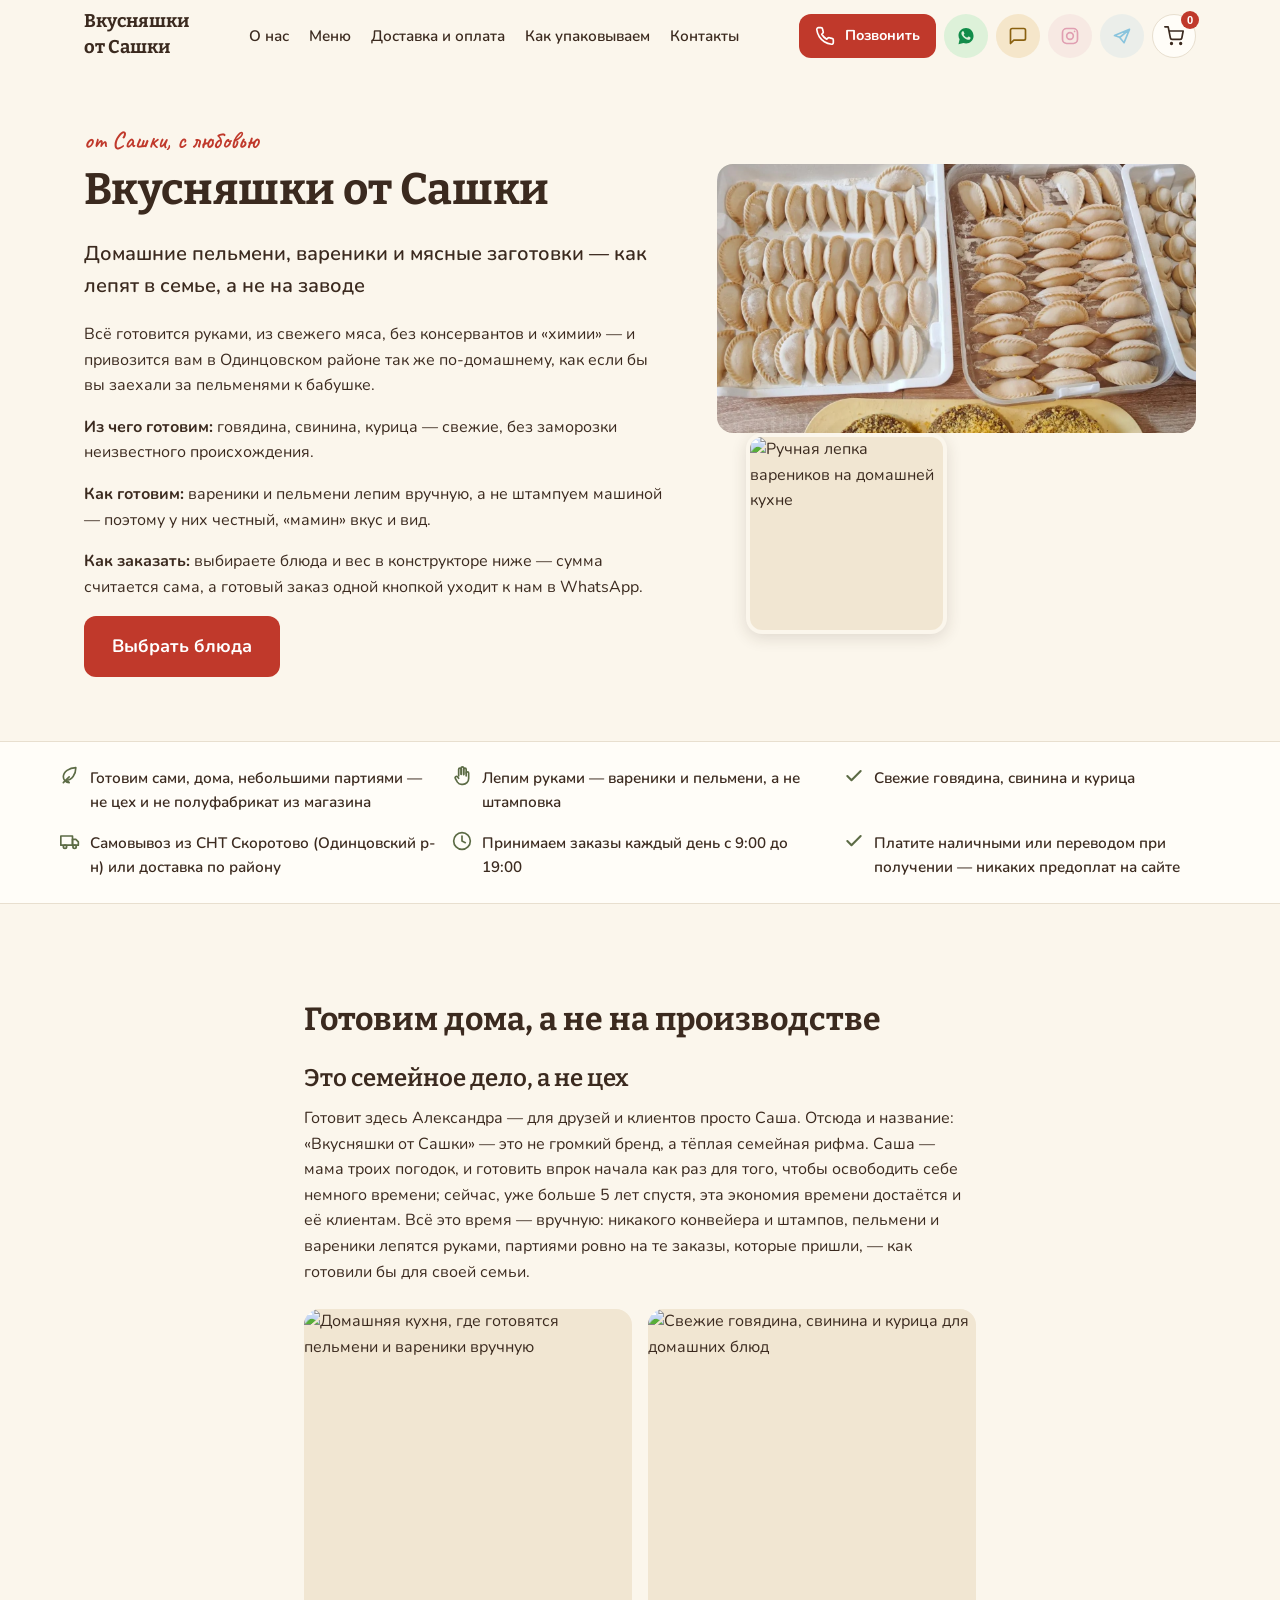
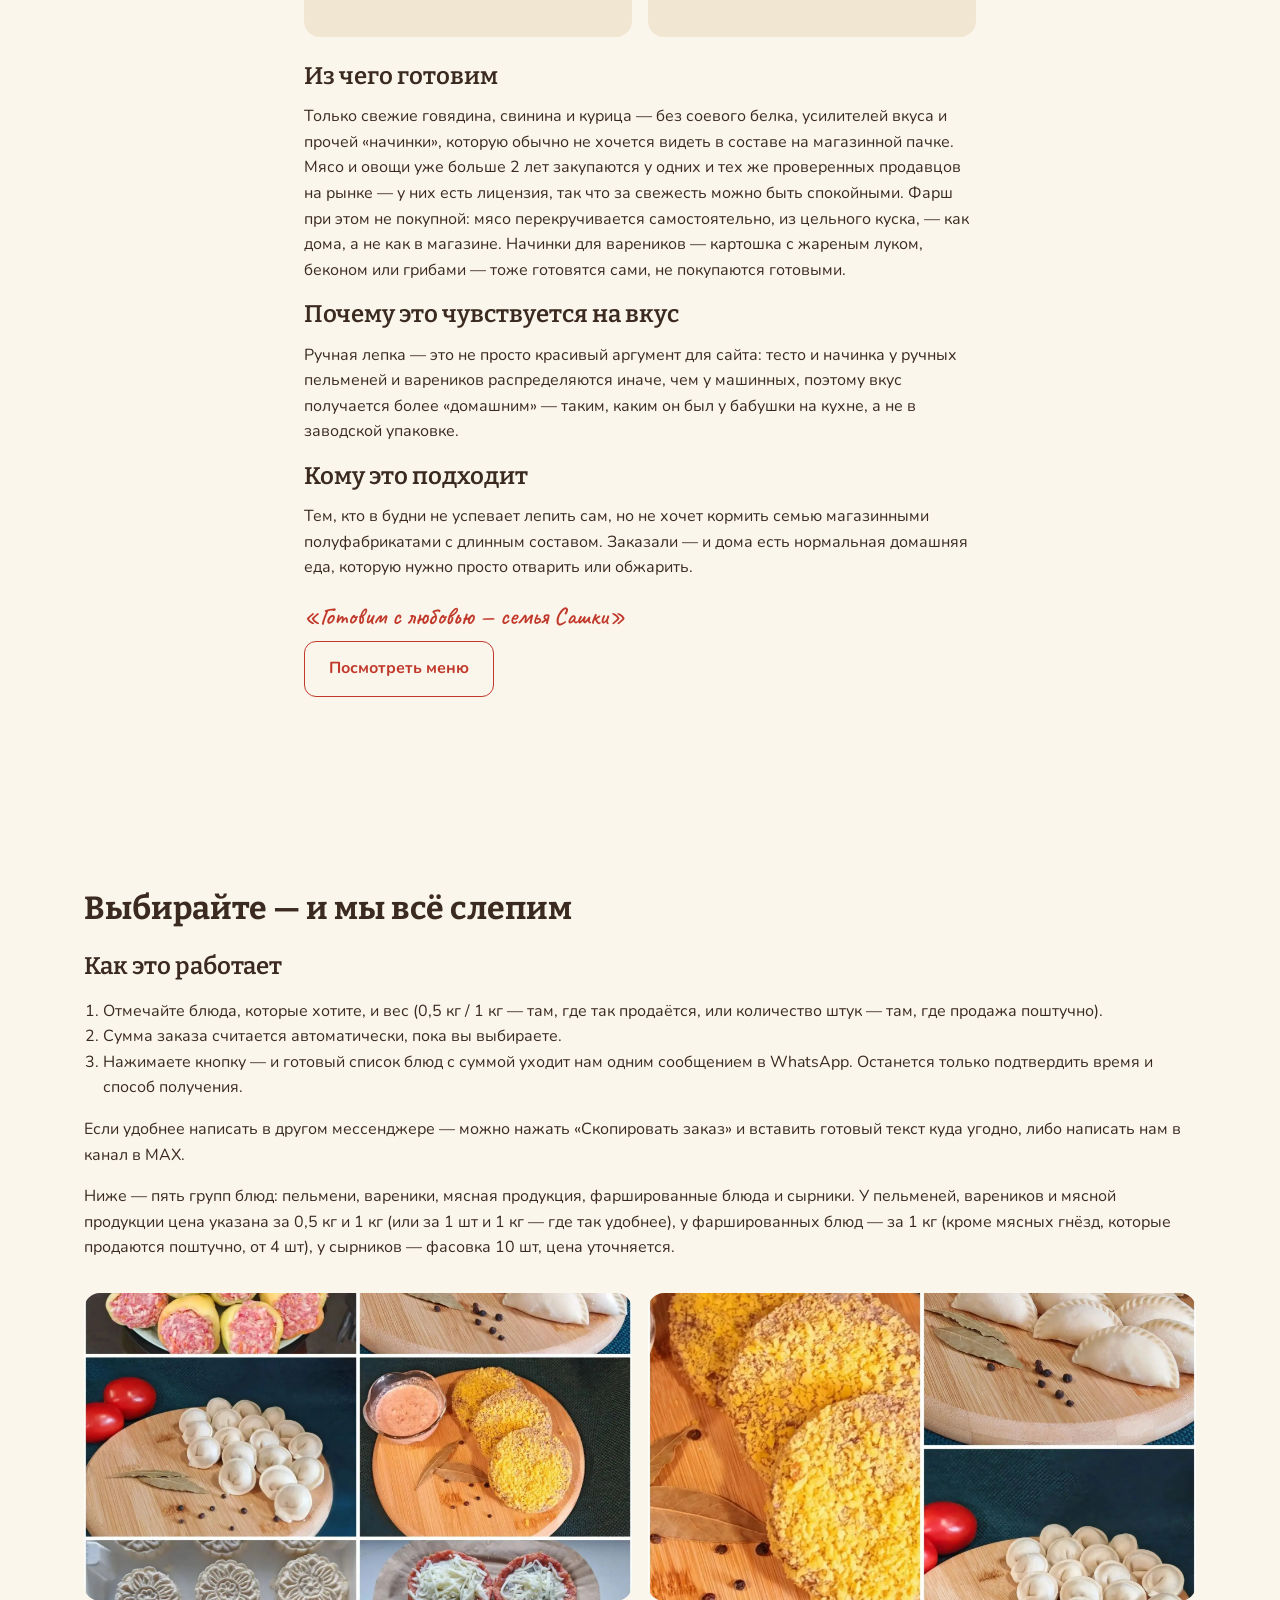
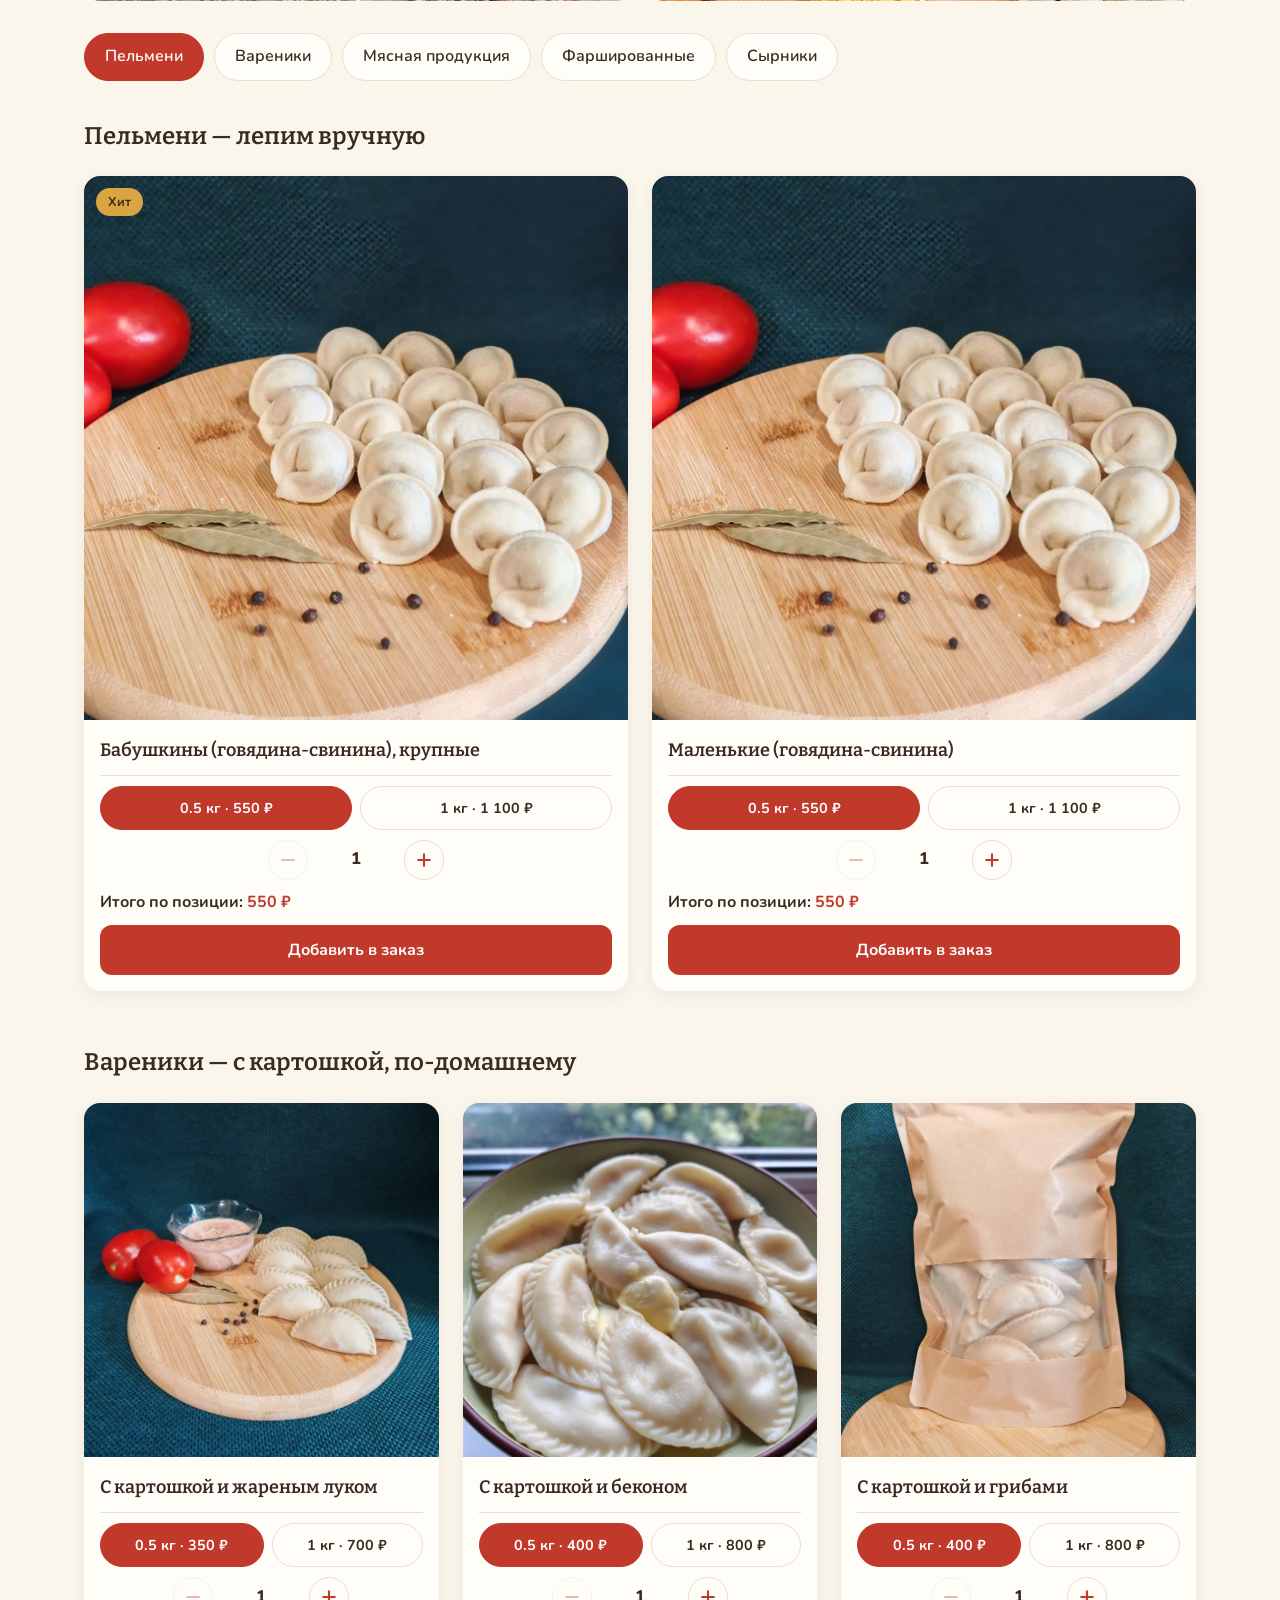
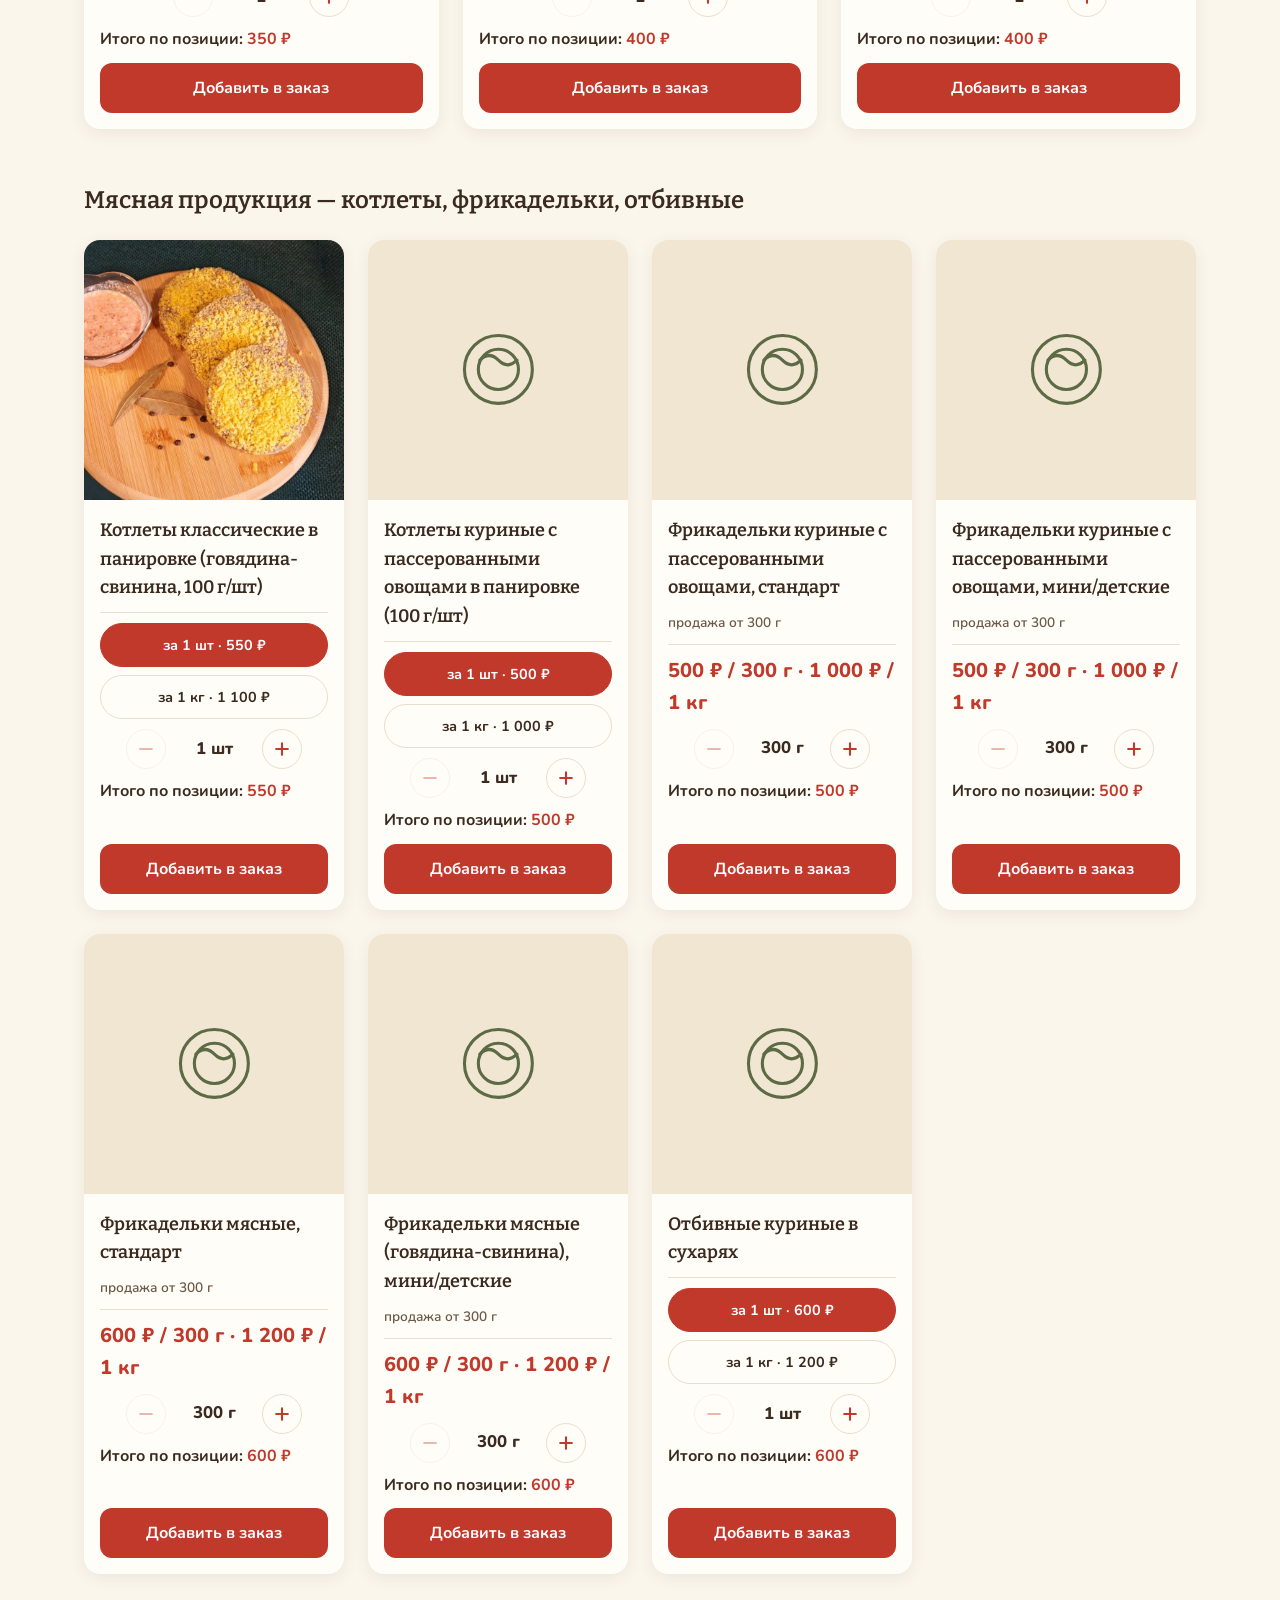
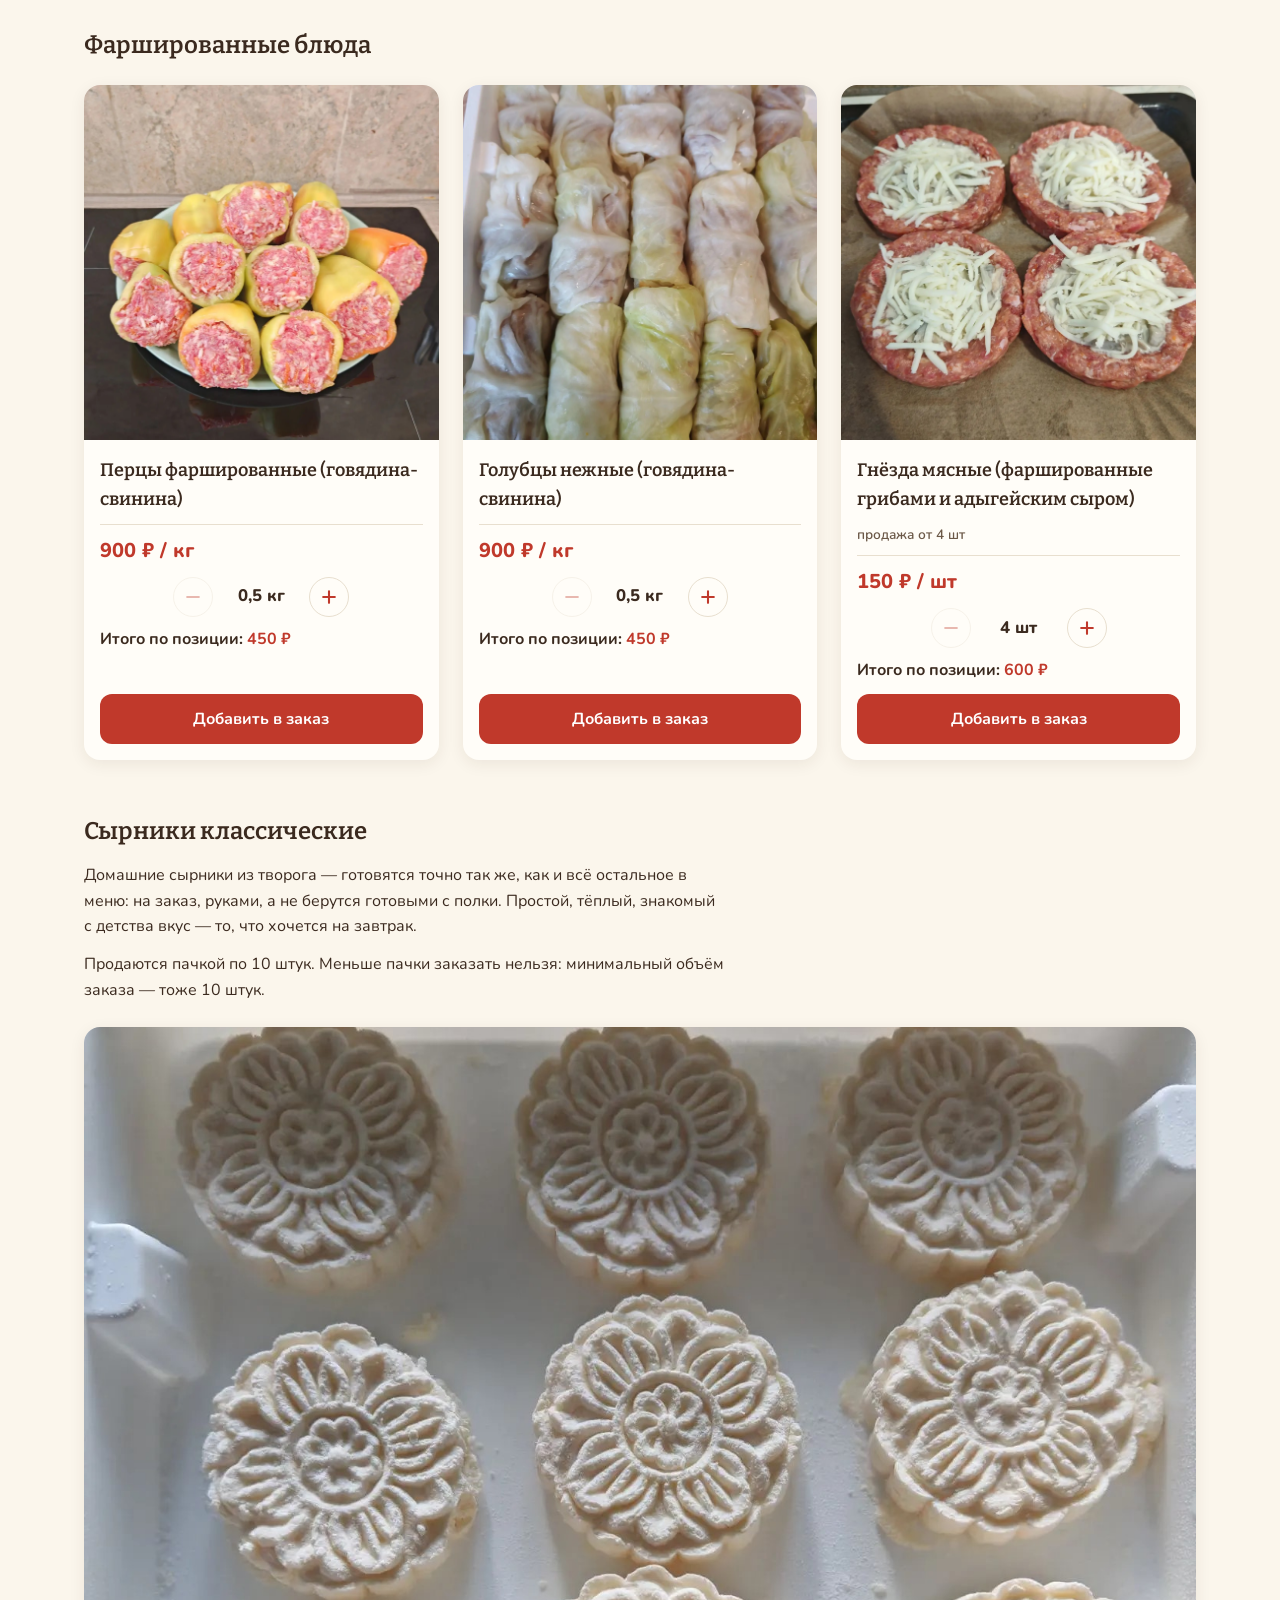
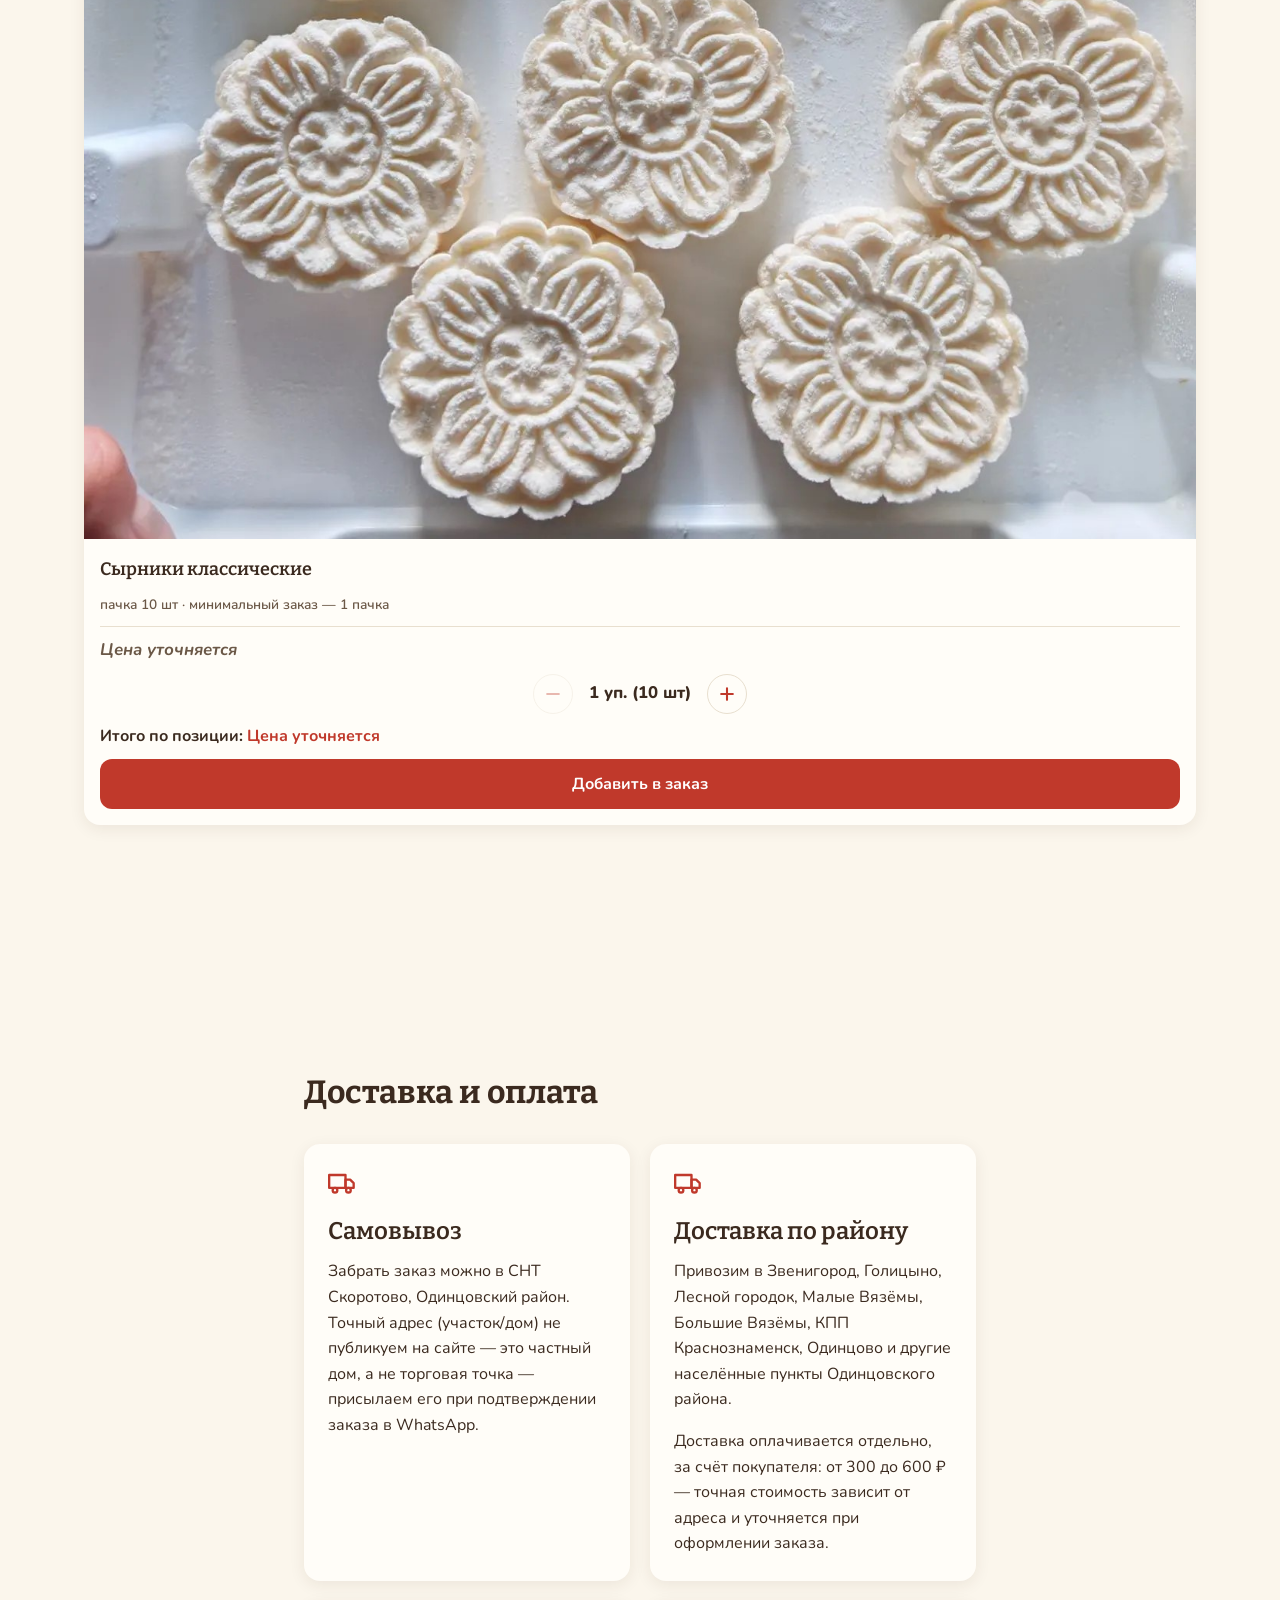
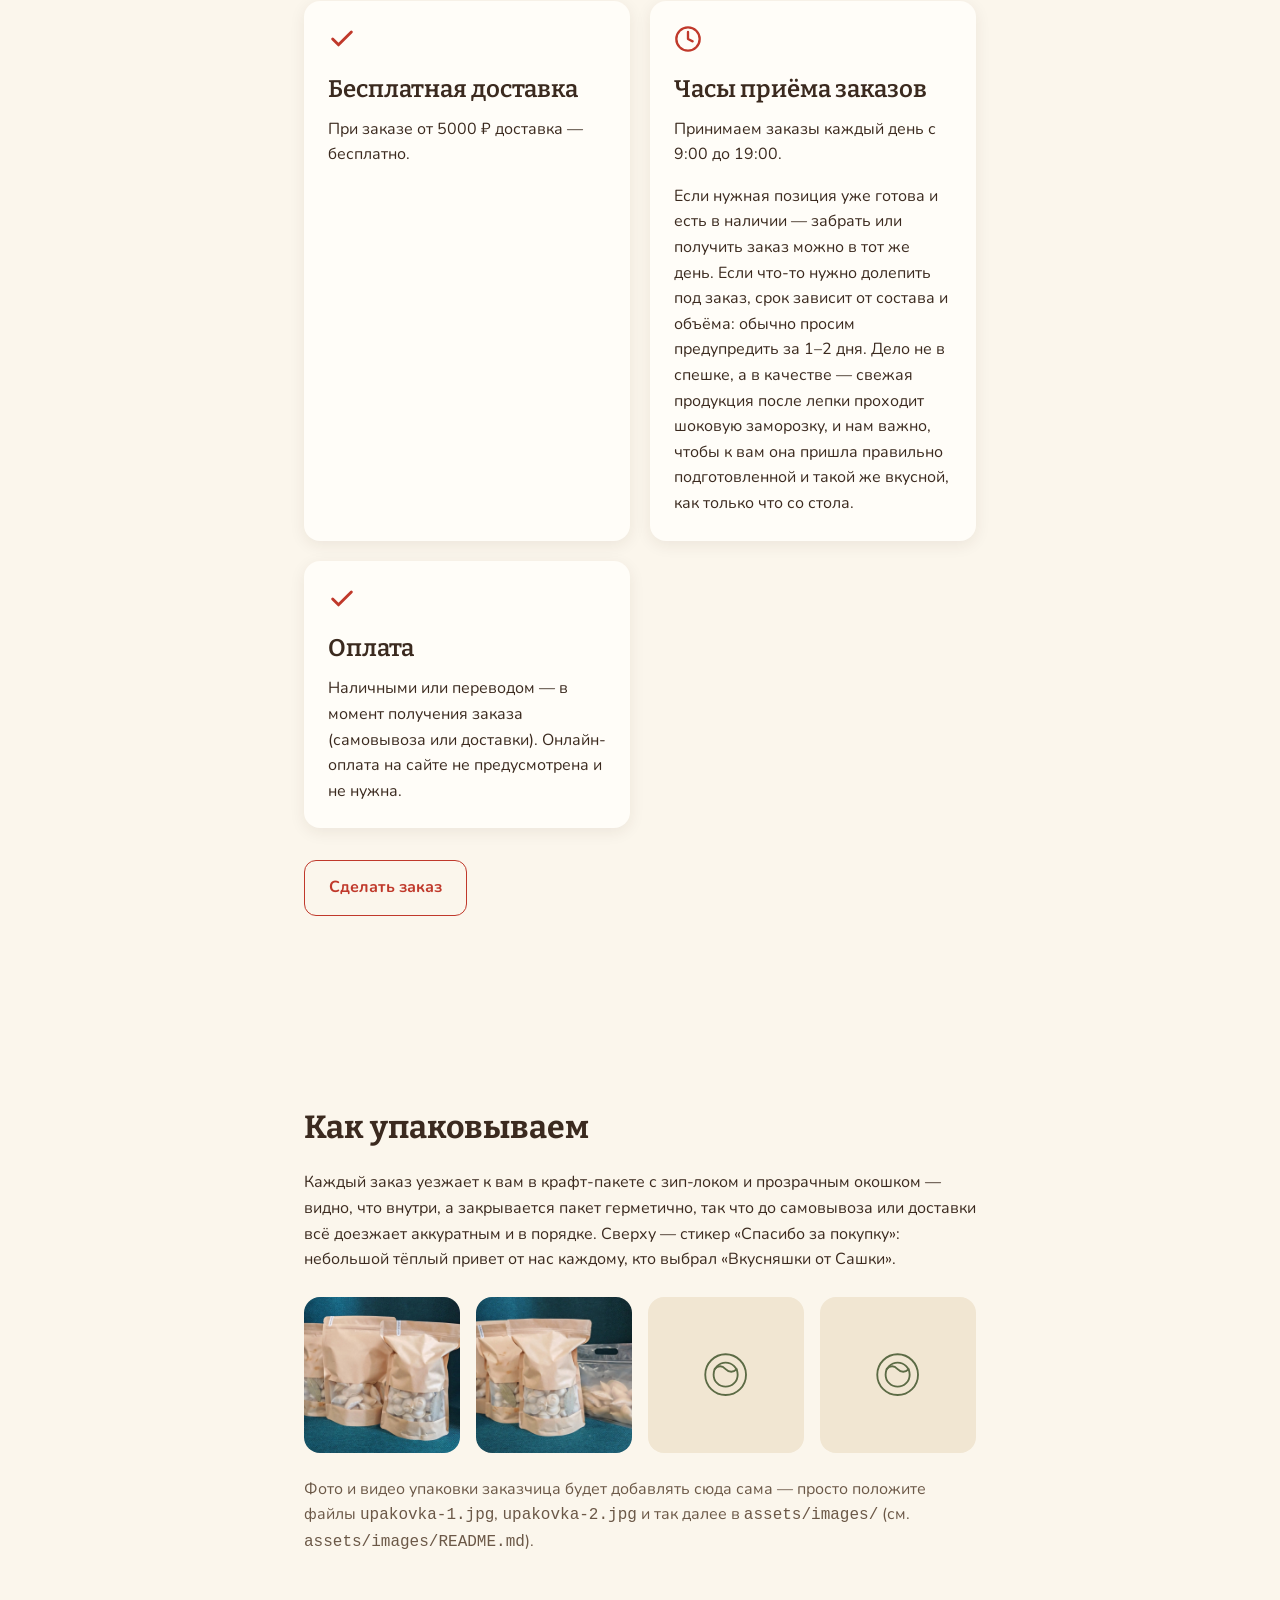
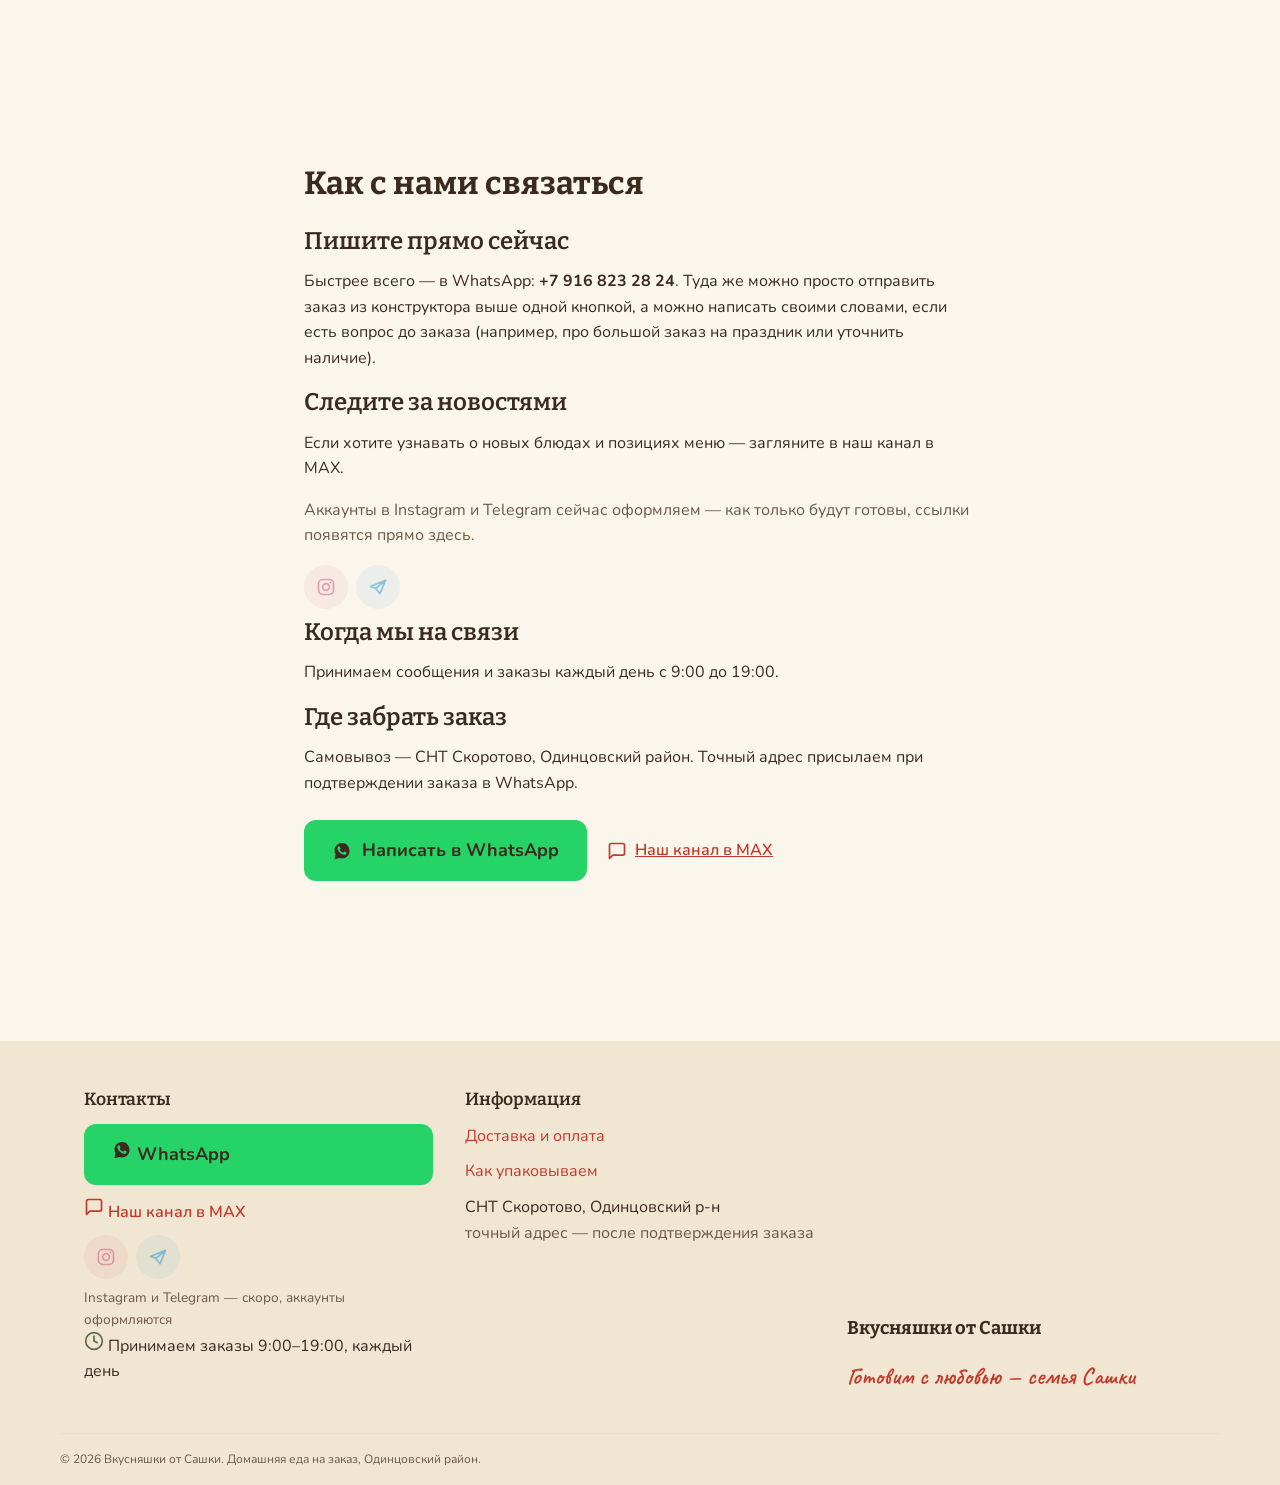
==== commit 5c5d844c: "Правки после проверки заказчиком: новый телефон, кнопка MAX в шапке - Номер телефона заменён на +7 9" ====
--- a/sites/vkusnyashki-ot-sashki/index.html
+++ b/sites/vkusnyashki-ot-sashki/index.html
@@ -39,7 +39,7 @@
   "description": "Домашнее производство еды на заказ: пельмени и вареники ручной лепки, мясные полуфабрикаты и фаршированные блюда из свежих говядины, свинины и курицы. Самовывоз из СНТ Скоротово или доставка по Одинцовскому району Московской области.",
   "image": "https://example.com/assets/images/hero-cover.jpg",
   "url": "https://example.com/",
-  "telephone": "+7-914-628-12-98",
+  "telephone": "+7-916-823-28-24",
   "priceRange": "300-1200 RUB",
   "address": {
     "@type": "PostalAddress",
@@ -68,7 +68,7 @@
     { "@type": "Place", "name": "Одинцово" }
   ],
   "sameAs": [
-    "https://wa.me/79146281298",
+    "https://wa.me/79168232824",
     "https://max.ru/channel_minimym_na_kuhne"
   ]
 }
@@ -110,12 +110,15 @@
       <a href="#kontakty">Контакты</a>
     </nav>
     <div class="site-header__actions">
-      <a href="tel:+79146281298" class="btn btn--call btn--compact">
+      <a href="tel:+79168232824" class="btn btn--call btn--compact">
         <svg class="icon" aria-hidden="true"><use href="#icon-phone"/></svg>
         <span>Позвонить</span>
       </a>
-      <a href="https://wa.me/79146281298" target="_blank" rel="noopener" class="icon-link icon-link--whatsapp" aria-label="Написать в WhatsApp">
+      <a href="https://wa.me/79168232824" target="_blank" rel="noopener" class="icon-link icon-link--whatsapp" aria-label="Написать в WhatsApp">
         <svg class="icon" aria-hidden="true"><use href="#icon-whatsapp"/></svg>
+      </a>
+      <a href="https://max.ru/channel_minimym_na_kuhne" target="_blank" rel="noopener" class="icon-link icon-link--max" aria-label="Наш канал в MAX">
+        <svg class="icon" aria-hidden="true"><use href="#icon-max"/></svg>
       </a>
       <a href="#" class="icon-link icon-link--instagram" data-social="instagram" aria-disabled="true" aria-label="Instagram — скоро" title="Скоро">
         <svg class="icon" aria-hidden="true"><use href="#icon-instagram"/></svg>
@@ -317,7 +320,7 @@
       <h2>Как с нами связаться</h2>
 
       <h3>Пишите прямо сейчас</h3>
-      <p>Быстрее всего — в WhatsApp: <strong>+7 914 628 12 98</strong>. Туда же можно просто отправить заказ из конструктора выше одной кнопкой, а можно написать своими словами, если есть вопрос до заказа (например, про большой заказ на праздник или уточнить наличие).</p>
+      <p>Быстрее всего — в WhatsApp: <strong>+7 916 823 28 24</strong>. Туда же можно просто отправить заказ из конструктора выше одной кнопкой, а можно написать своими словами, если есть вопрос до заказа (например, про большой заказ на праздник или уточнить наличие).</p>
 
       <h3>Следите за новостями</h3>
       <p>Если хотите узнавать о новых блюдах и позициях меню — загляните в наш канал в MAX.</p>
@@ -338,7 +341,7 @@
       <p>Самовывоз — СНТ Скоротово, Одинцовский район. Точный адрес присылаем при подтверждении заказа в WhatsApp.</p>
 
       <div class="kontakty__actions">
-        <a href="https://wa.me/79146281298" target="_blank" rel="noopener" class="btn btn--whatsapp btn--large">
+        <a href="https://wa.me/79168232824" target="_blank" rel="noopener" class="btn btn--whatsapp btn--large">
           <svg class="icon" aria-hidden="true"><use href="#icon-whatsapp"/></svg>
           Написать в WhatsApp
         </a>
@@ -356,7 +359,7 @@
   <div class="container footer__grid">
     <div class="footer__col">
       <h3>Контакты</h3>
-      <a href="https://wa.me/79146281298" target="_blank" rel="noopener" class="btn btn--whatsapp">
+      <a href="https://wa.me/79168232824" target="_blank" rel="noopener" class="btn btn--whatsapp">
         <svg class="icon" aria-hidden="true"><use href="#icon-whatsapp"/></svg>
         WhatsApp
       </a>
@@ -466,11 +469,11 @@
     </div>
 
     <div class="cart__actions">
-      <a href="tel:+79146281298" class="btn btn--call btn--block">
+      <a href="tel:+79168232824" class="btn btn--call btn--block">
         <svg class="icon" aria-hidden="true"><use href="#icon-phone"/></svg>
         Позвонить и заказать
       </a>
-      <a href="https://wa.me/79146281298" id="cart-whatsapp-btn" class="btn btn--whatsapp btn--block" target="_blank" rel="noopener" aria-disabled="true">
+      <a href="https://wa.me/79168232824" id="cart-whatsapp-btn" class="btn btn--whatsapp btn--block" target="_blank" rel="noopener" aria-disabled="true">
         <svg class="icon" aria-hidden="true"><use href="#icon-whatsapp"/></svg>
         Отправить заказ в WhatsApp
       </a>
--- a/sites/vkusnyashki-ot-sashki/styles.css
+++ b/sites/vkusnyashki-ot-sashki/styles.css
@@ -125,6 +125,7 @@
   cursor:pointer; position:relative;
 }
 .icon-link--whatsapp{color:#128C4A; background:rgba(37,211,102,0.14);}
+.icon-link--max{color:#8A6110; background:rgba(217,164,65,0.2);}
 .icon-link--cart{background:var(--color-surface); border:1.5px solid var(--color-border);}
 /* Instagram/Telegram — фирменные цвета соцсетей (вне палитры style-guide,
    т.к. гайд их не описывает — сами соцсети появились в брифе только
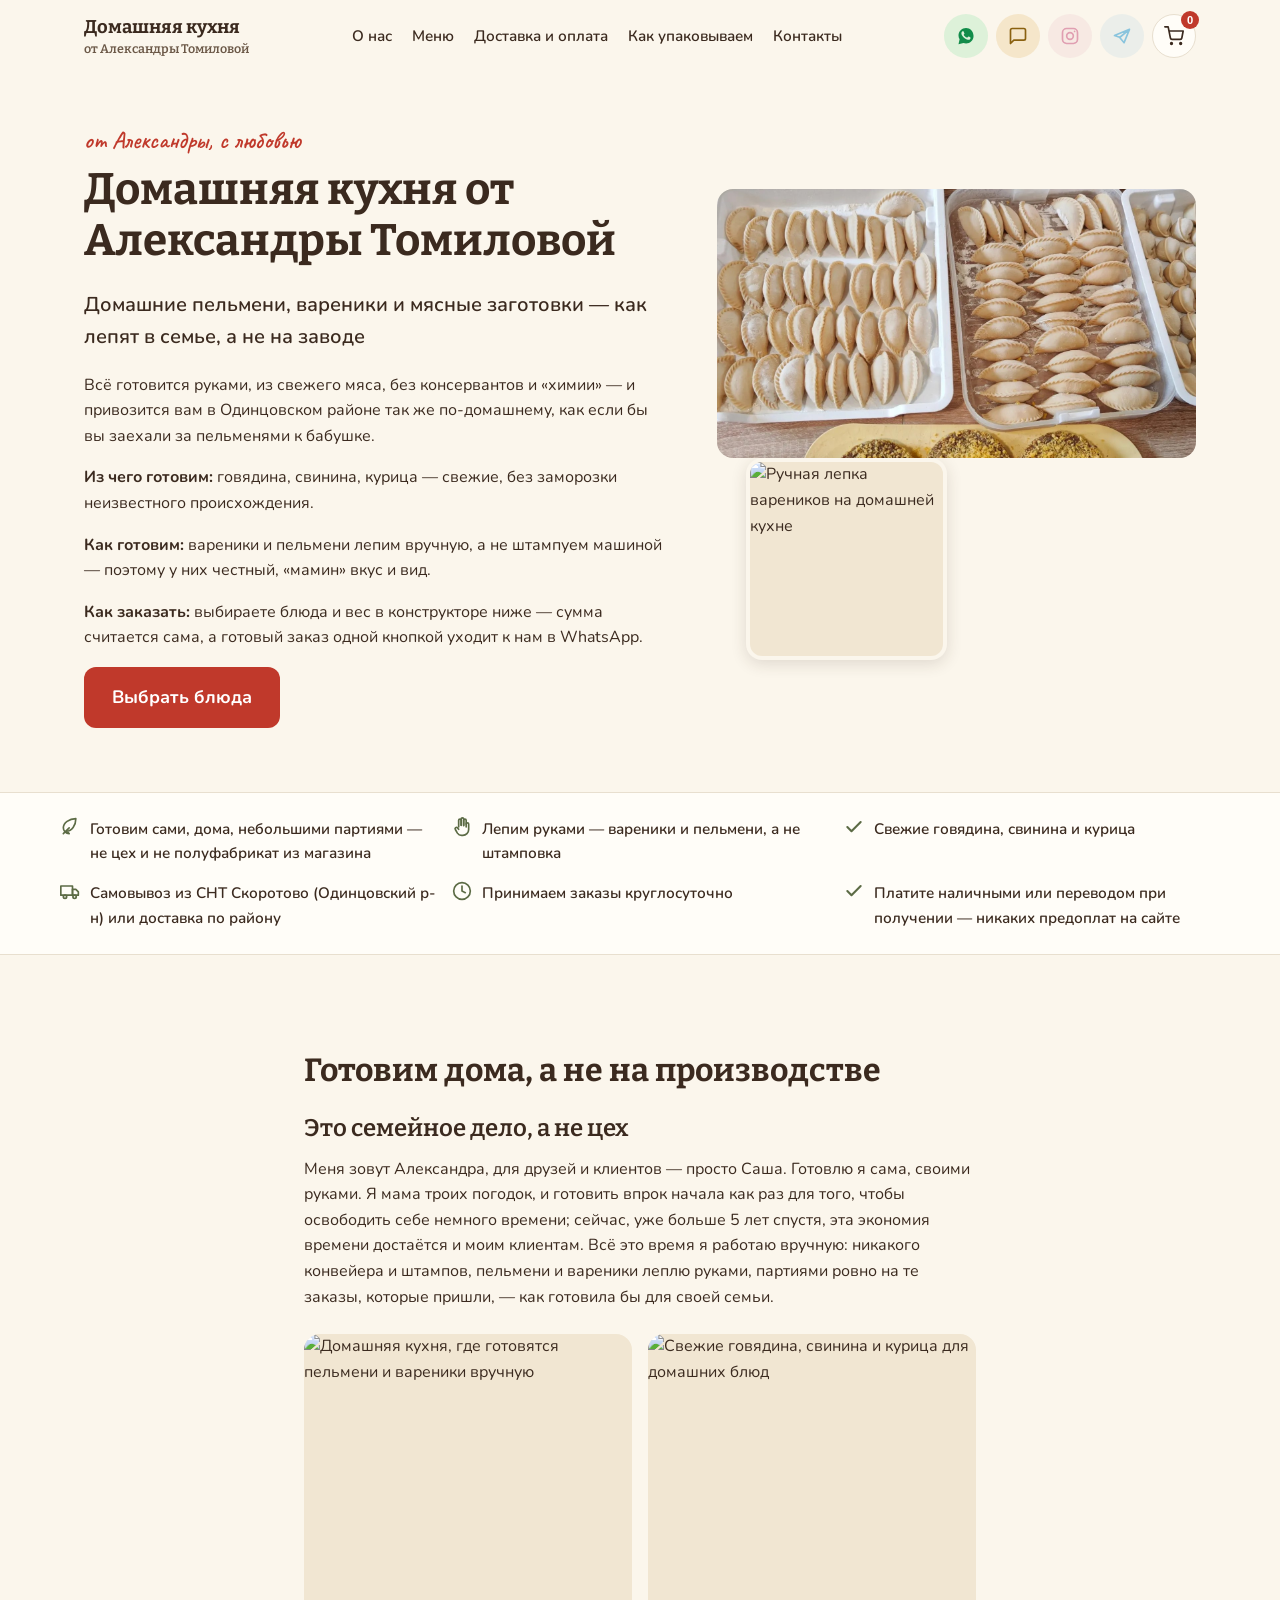
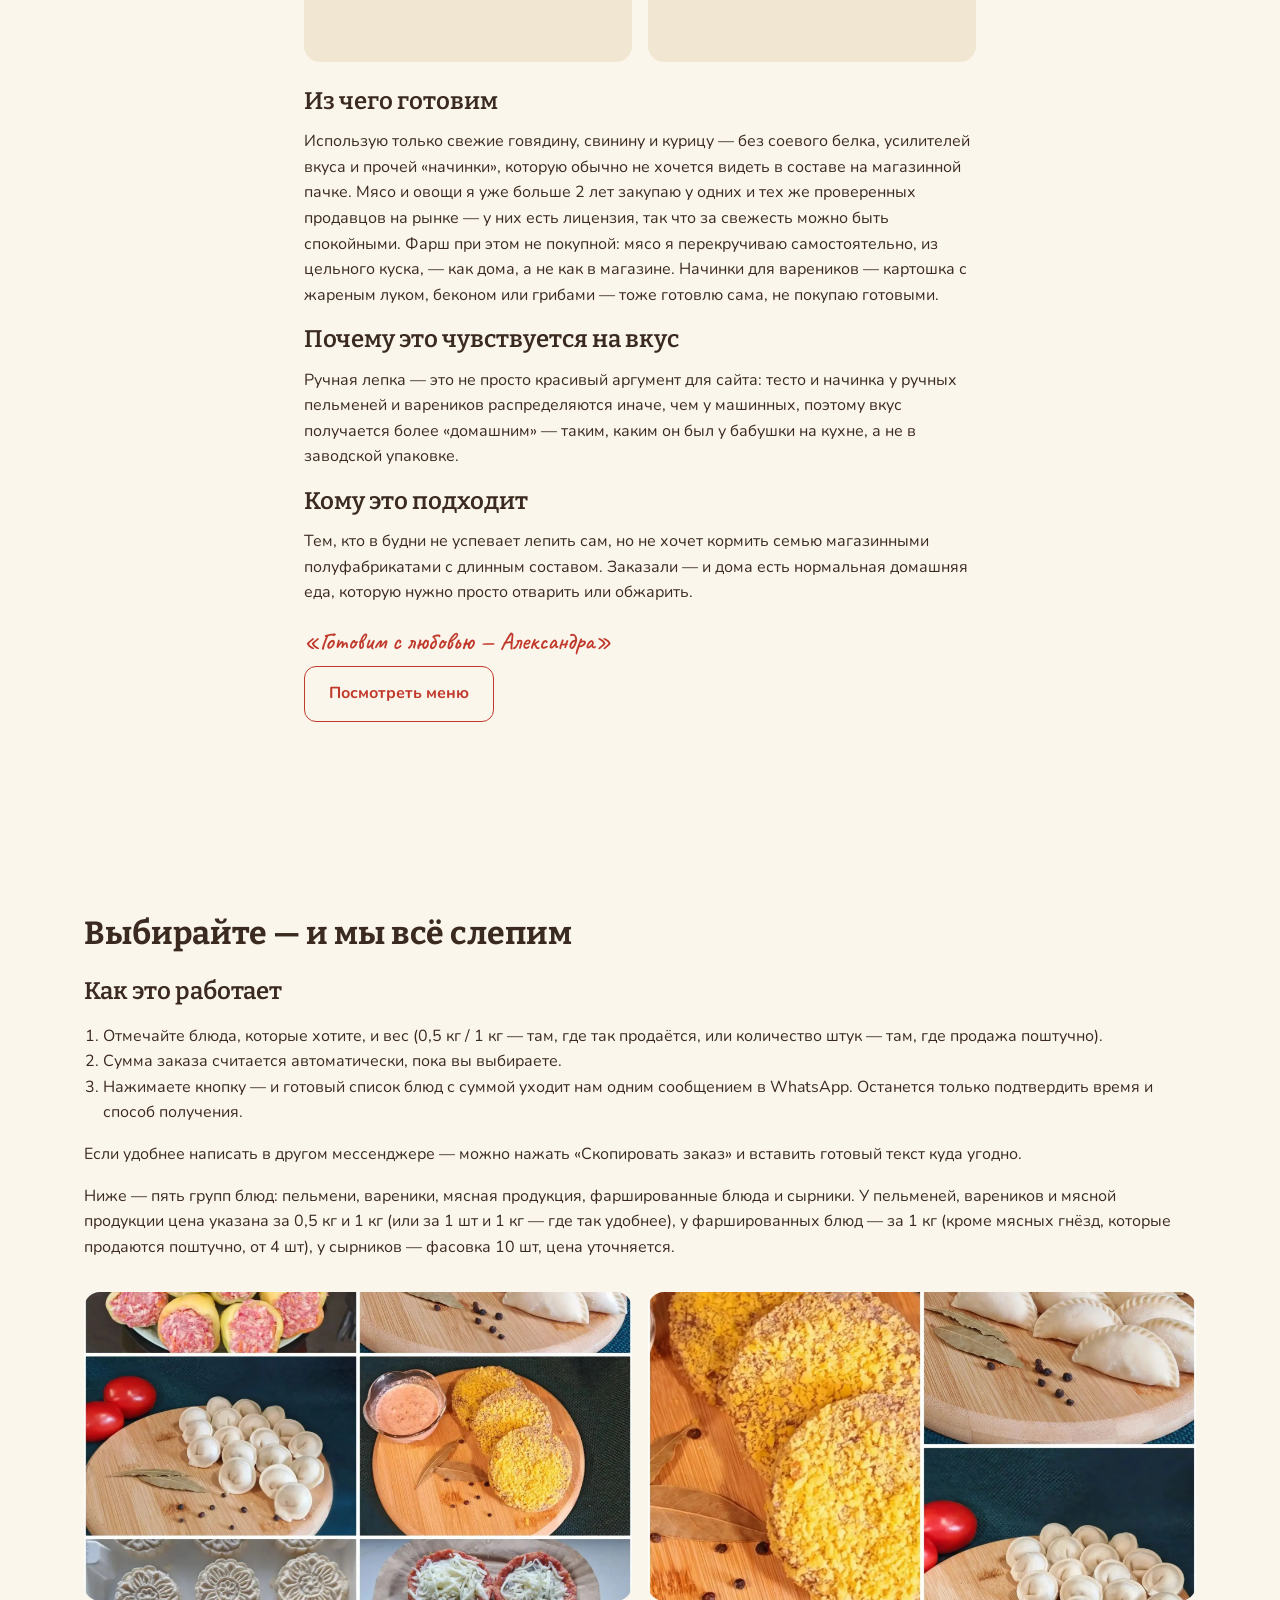
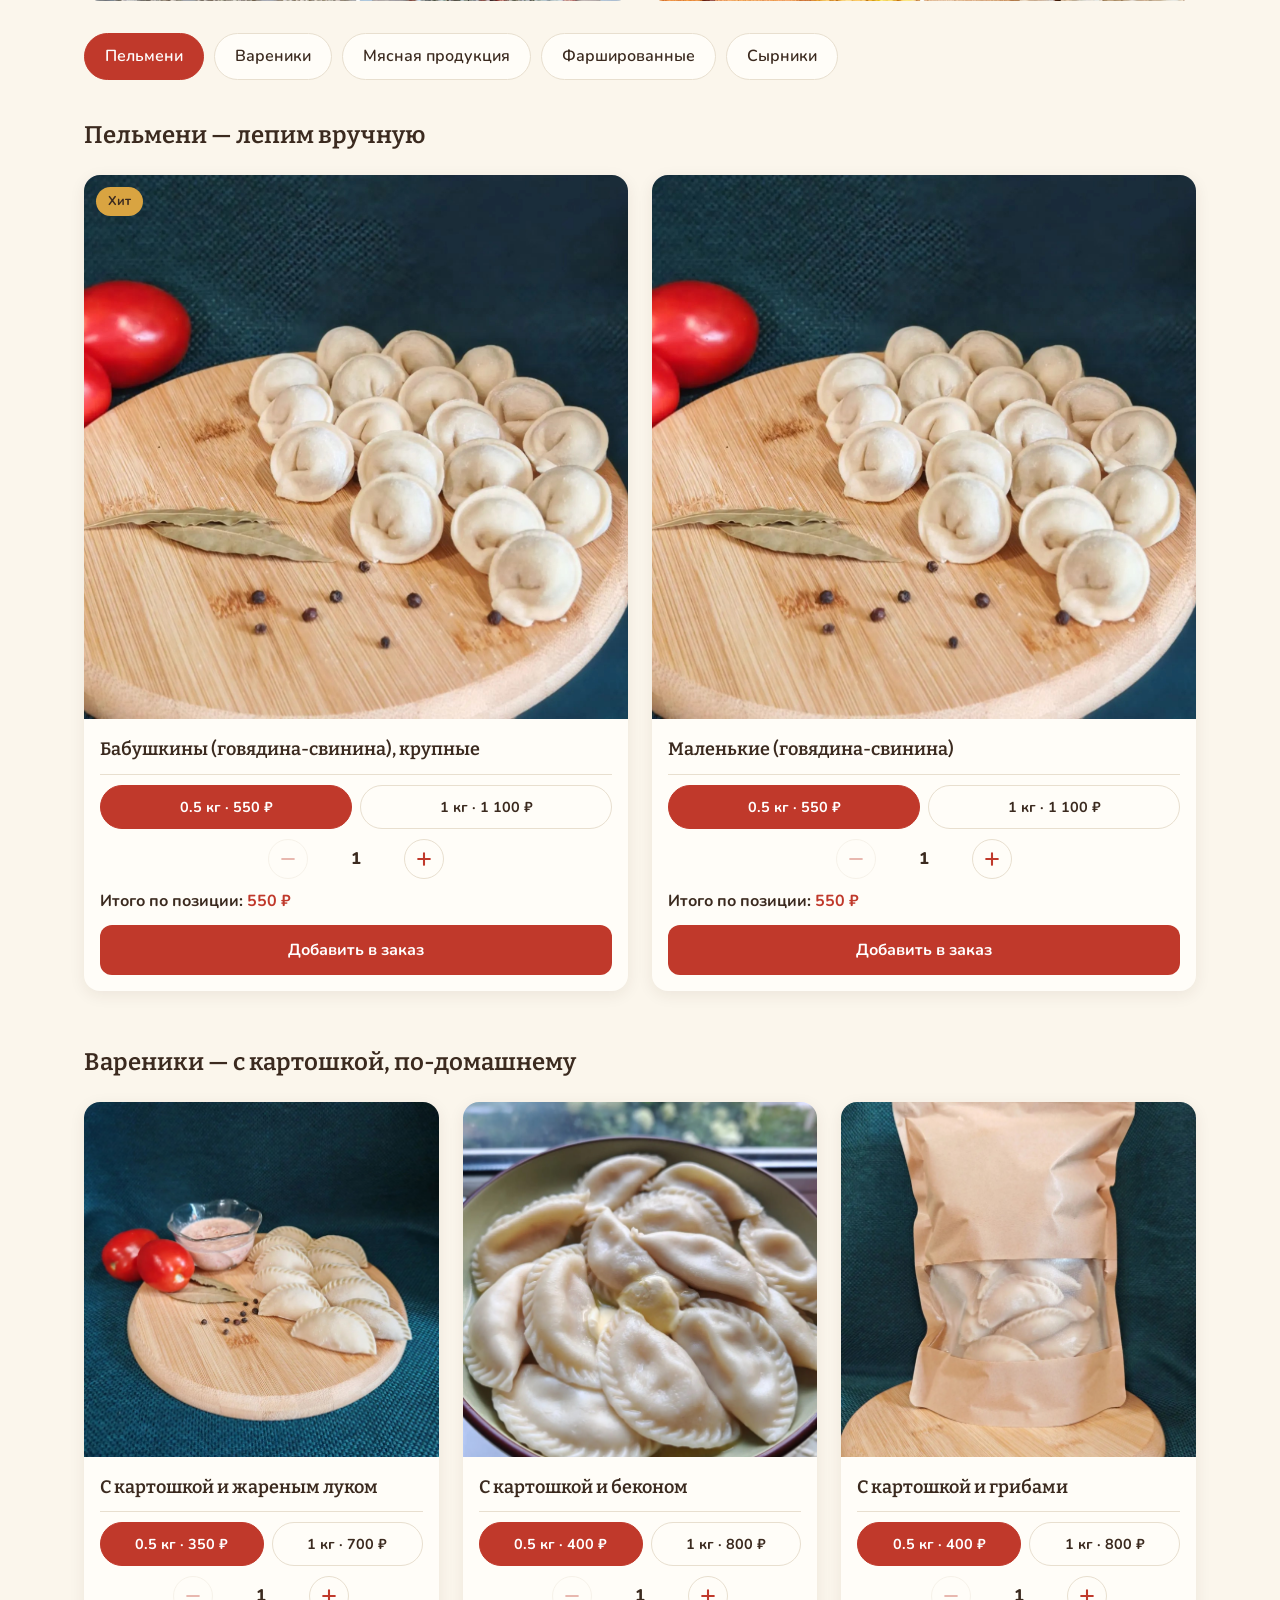
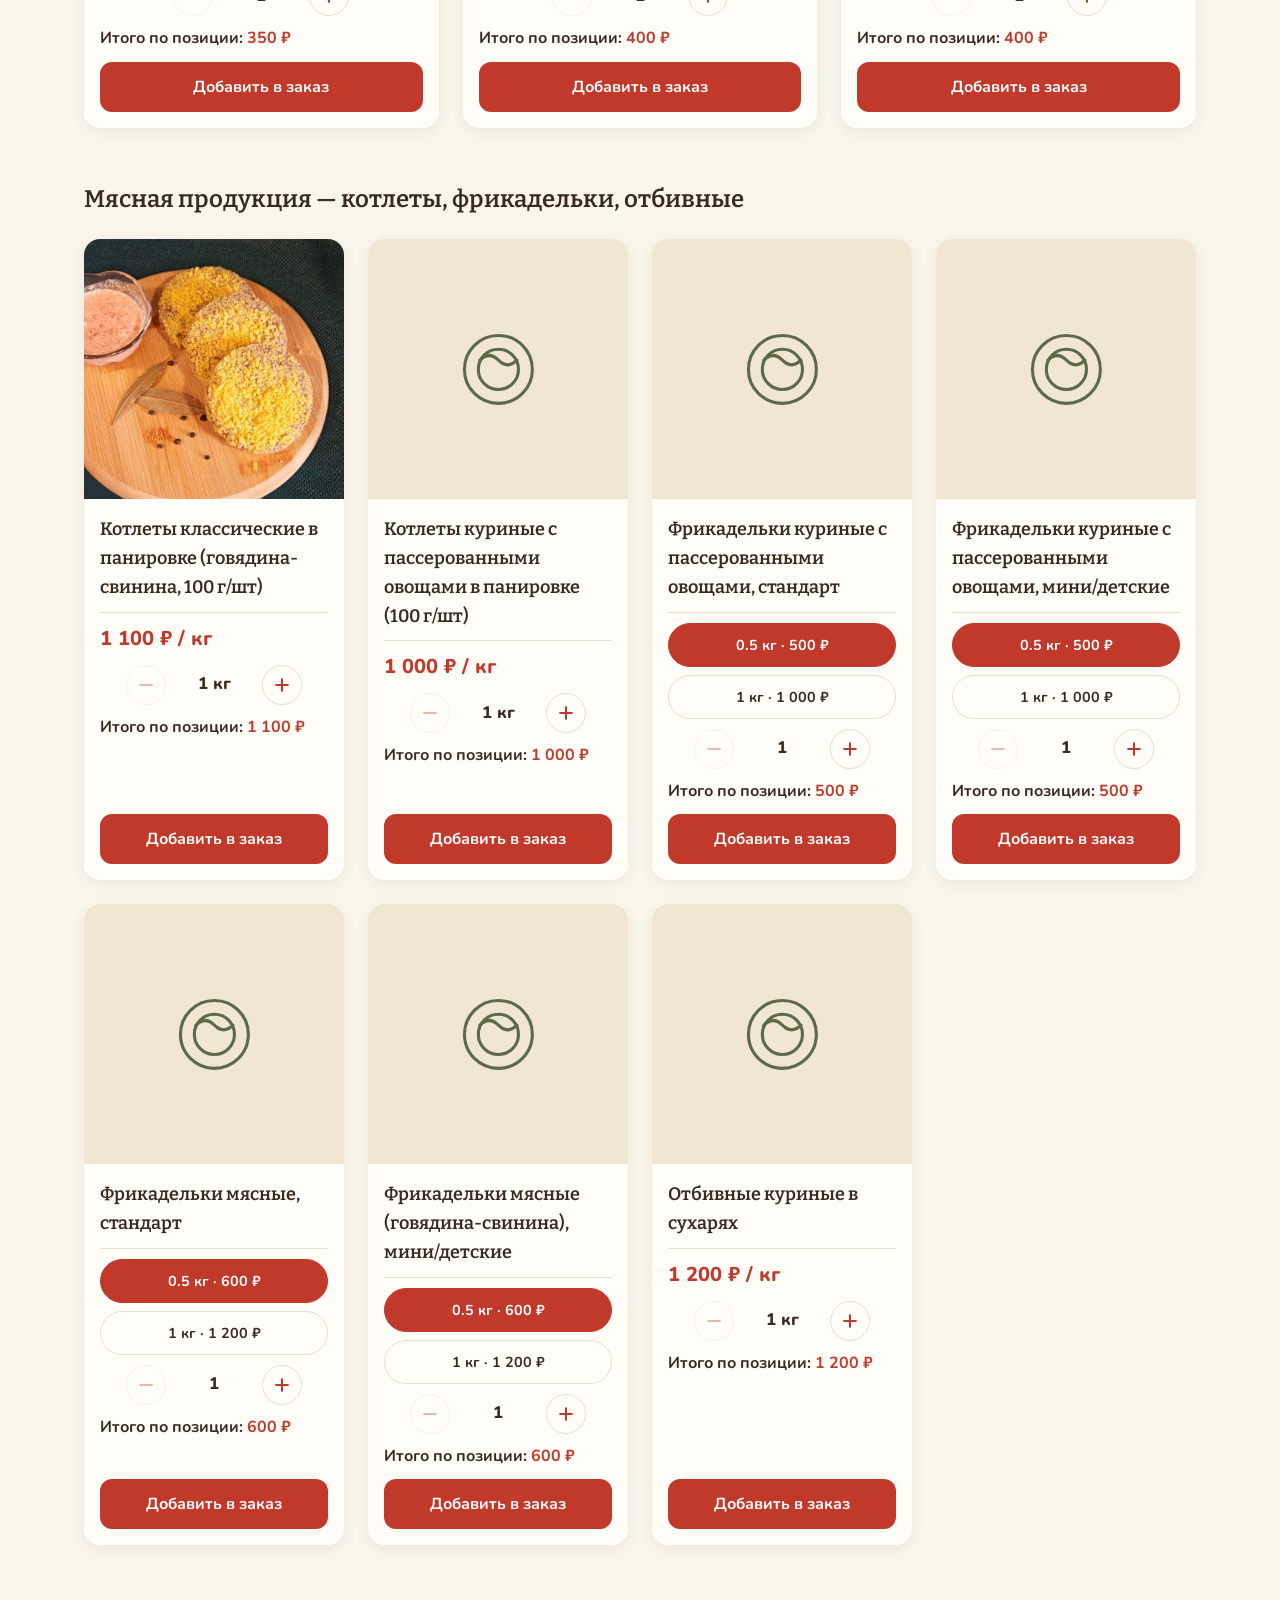
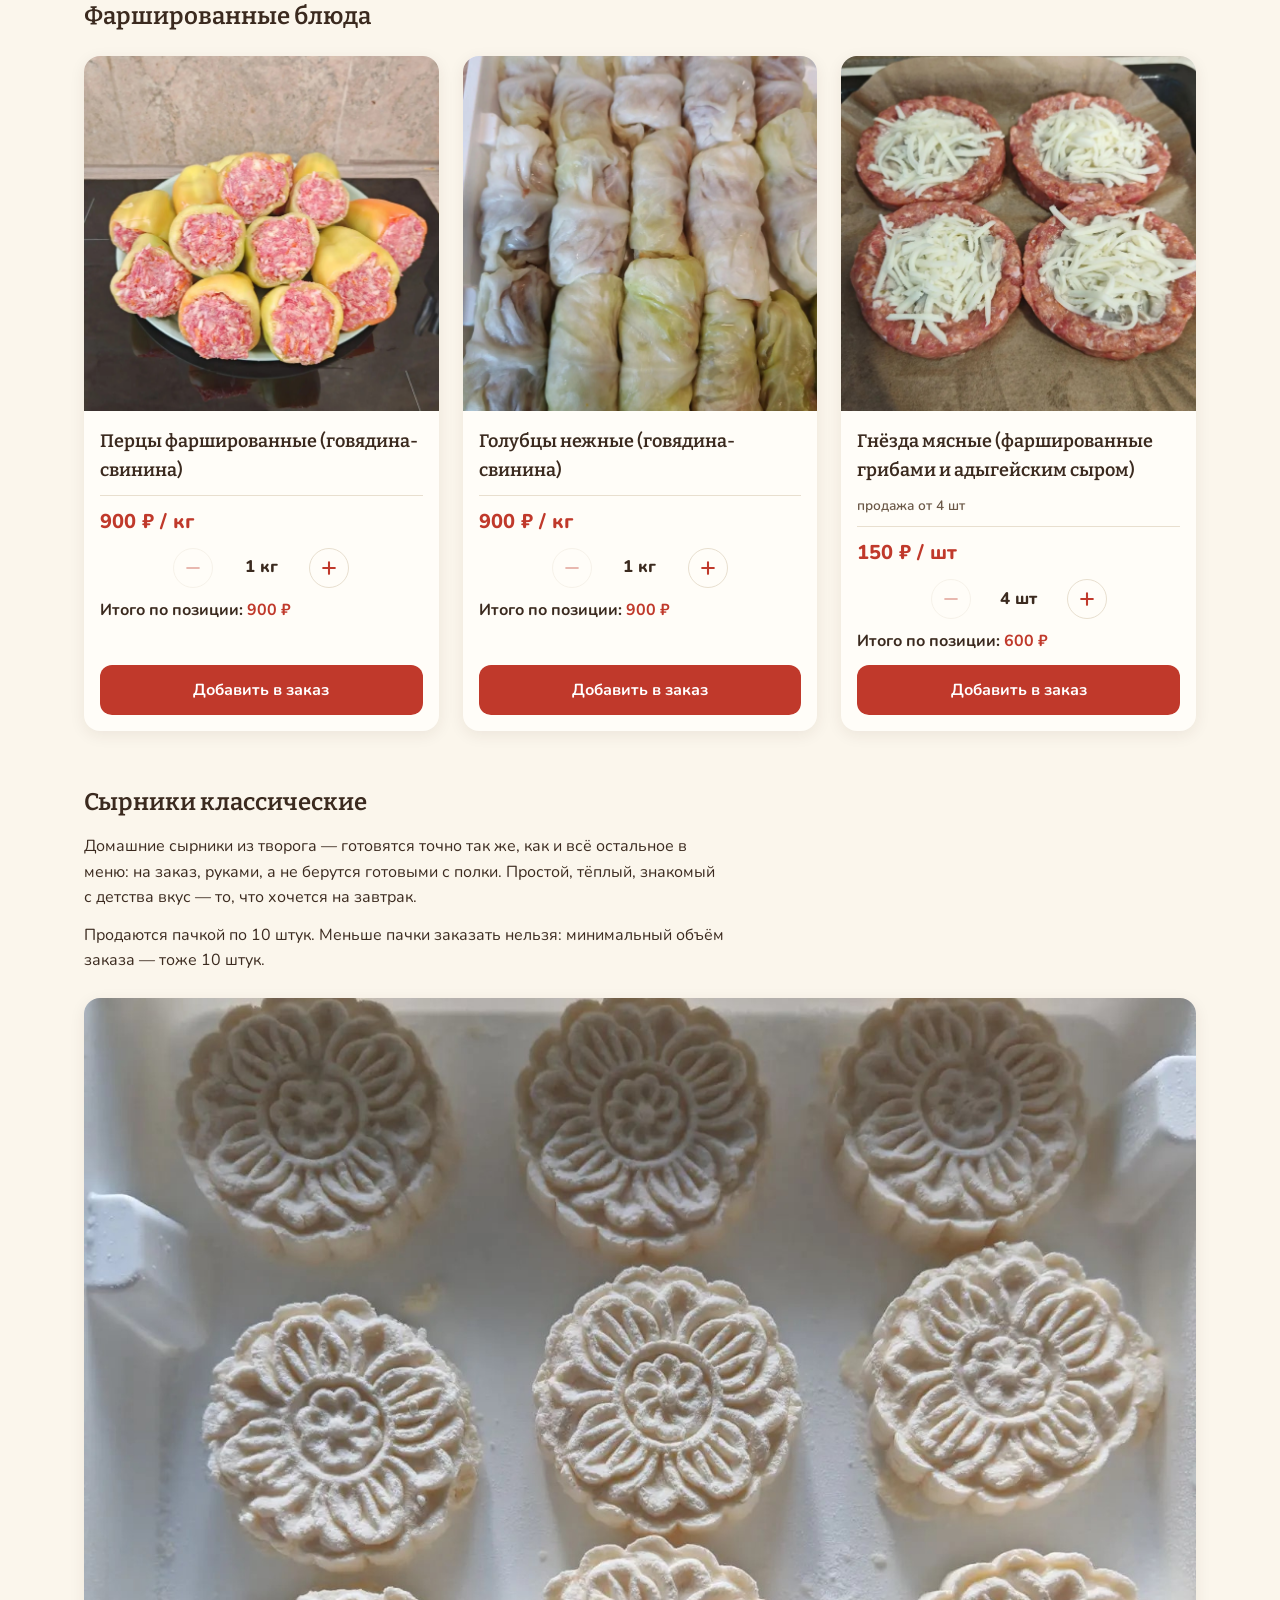
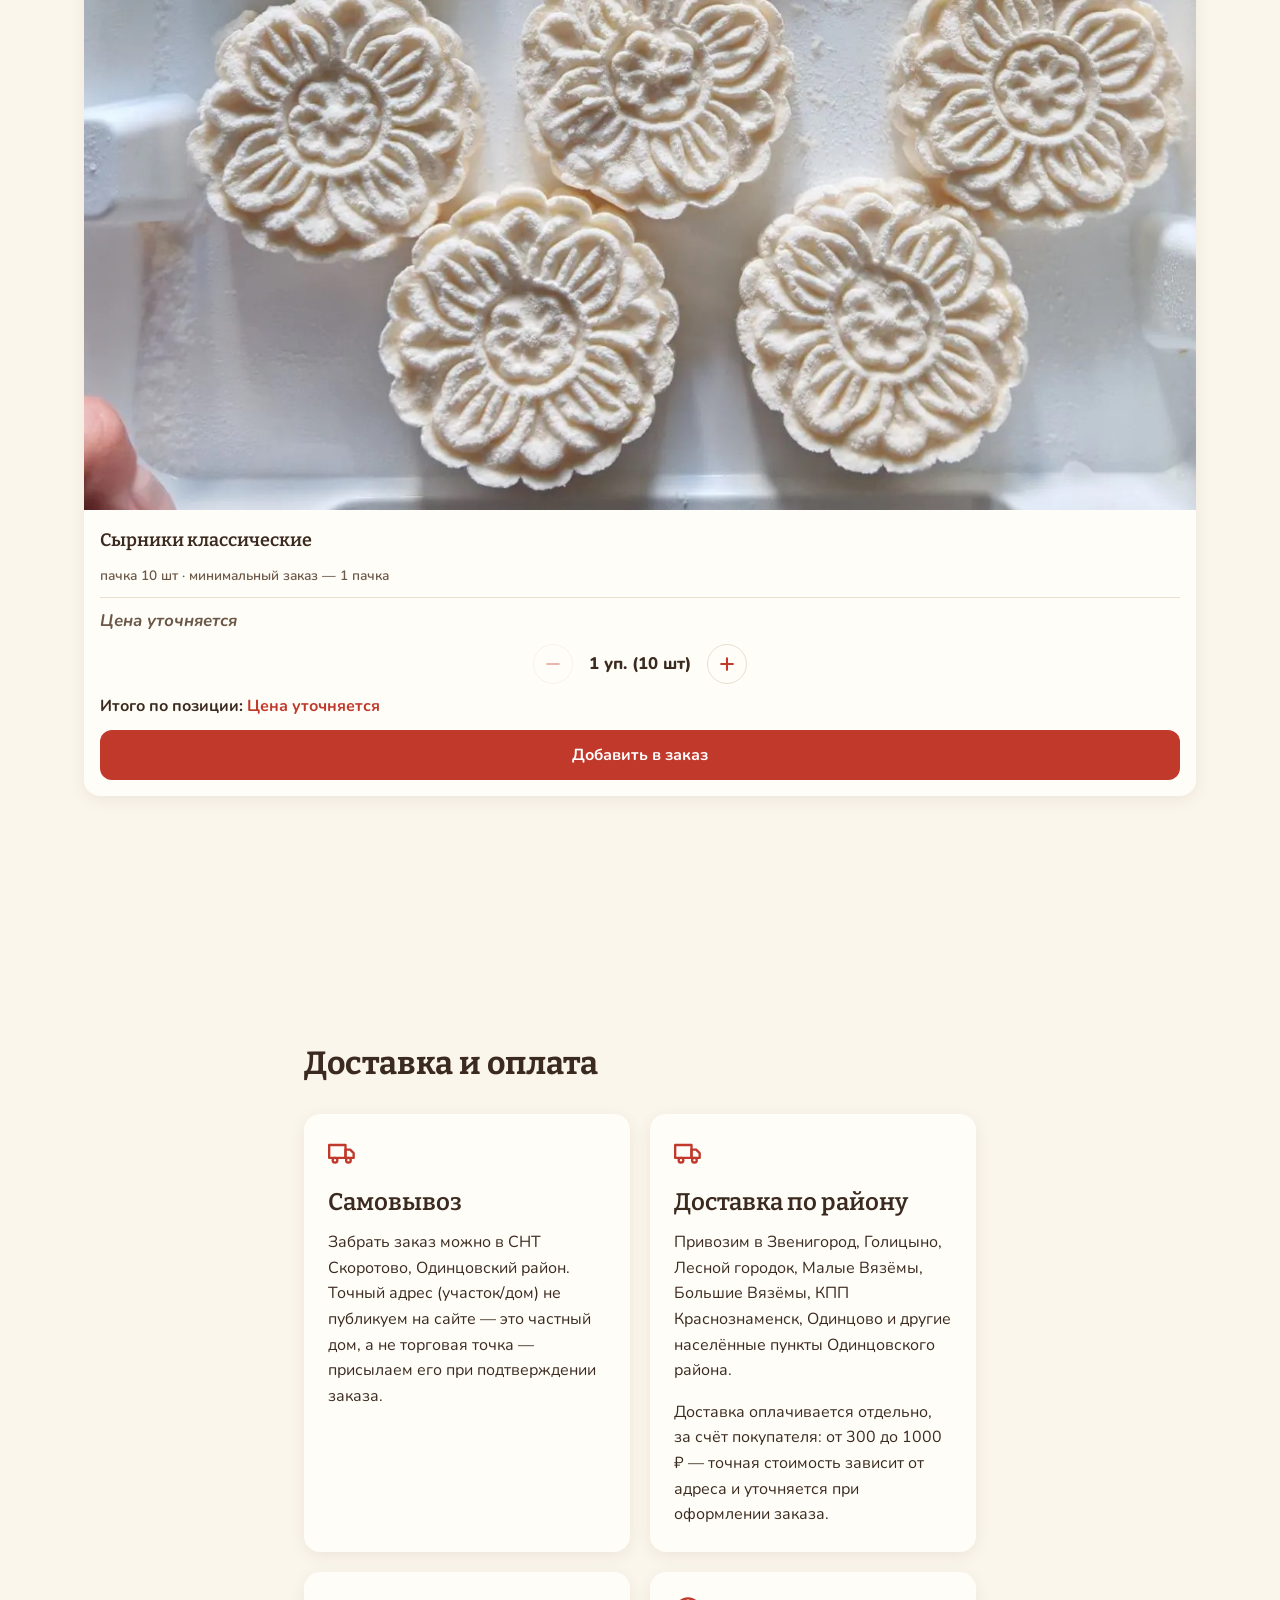
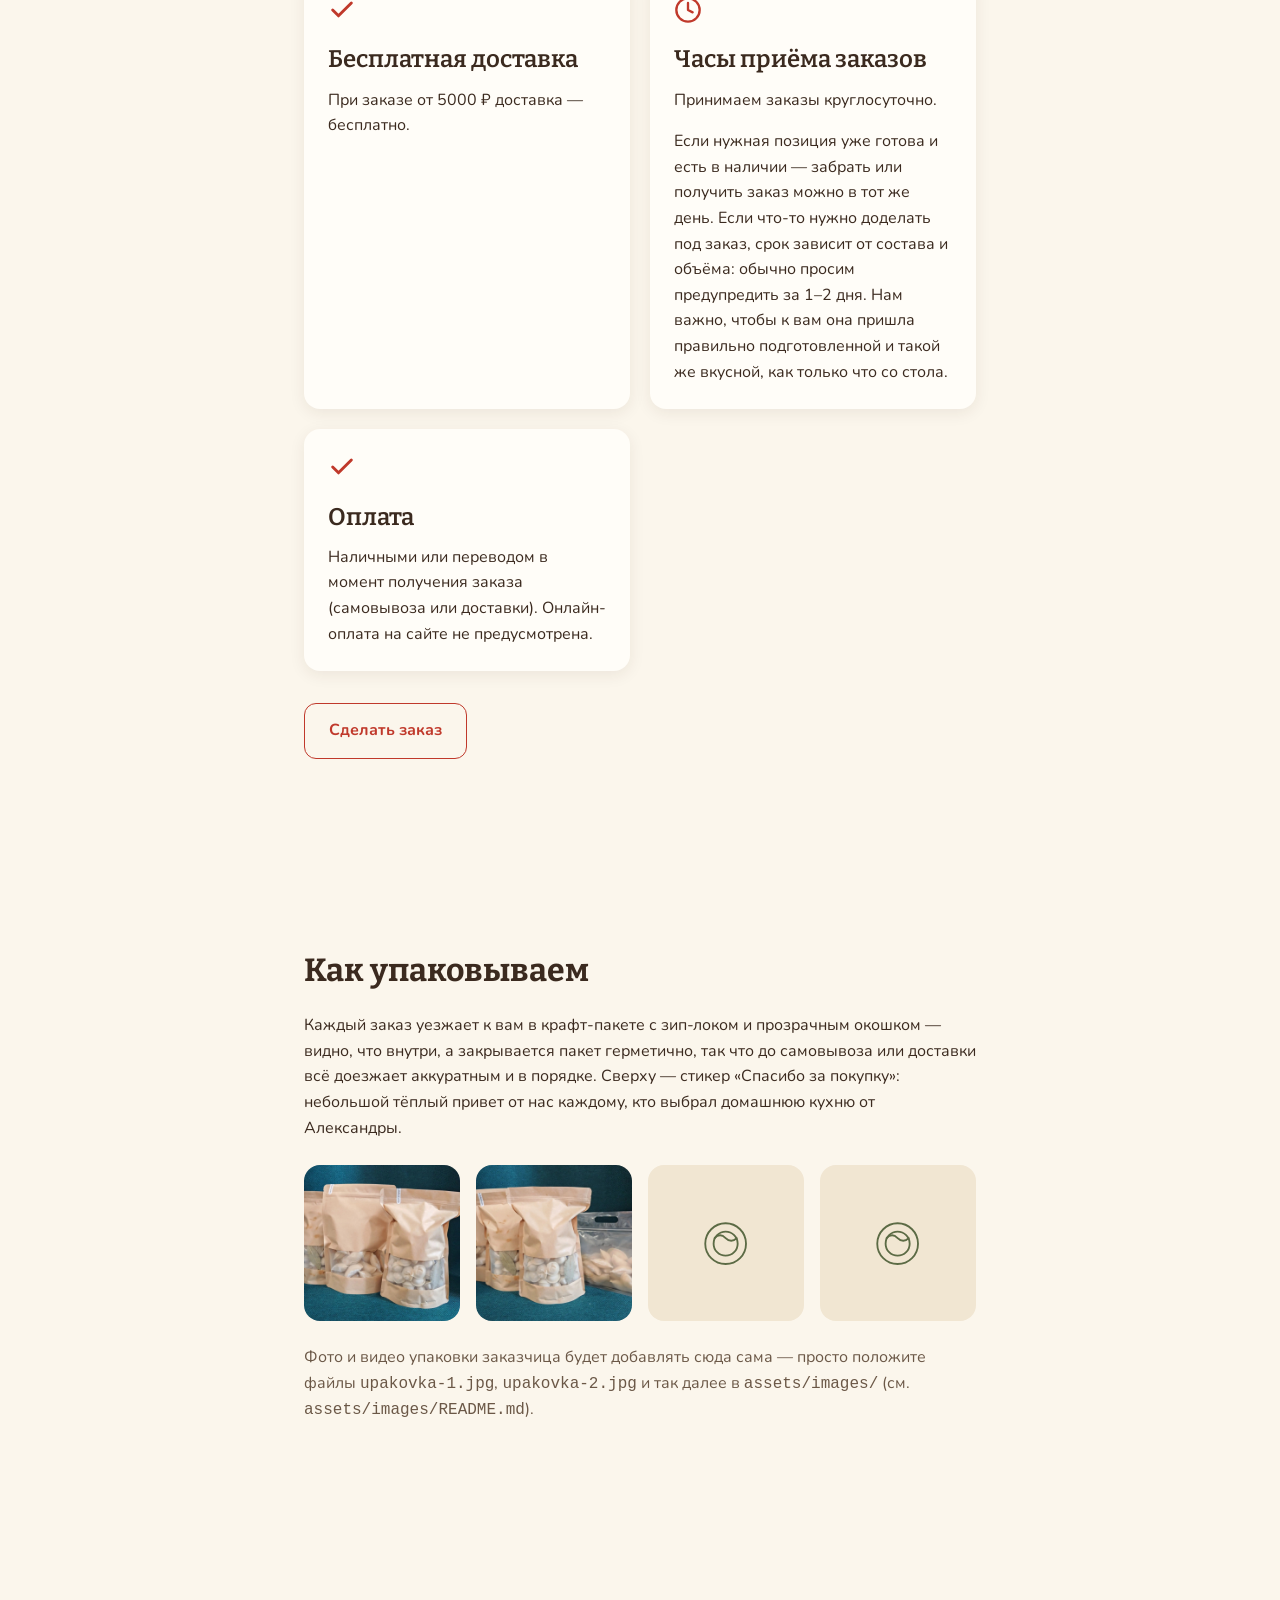
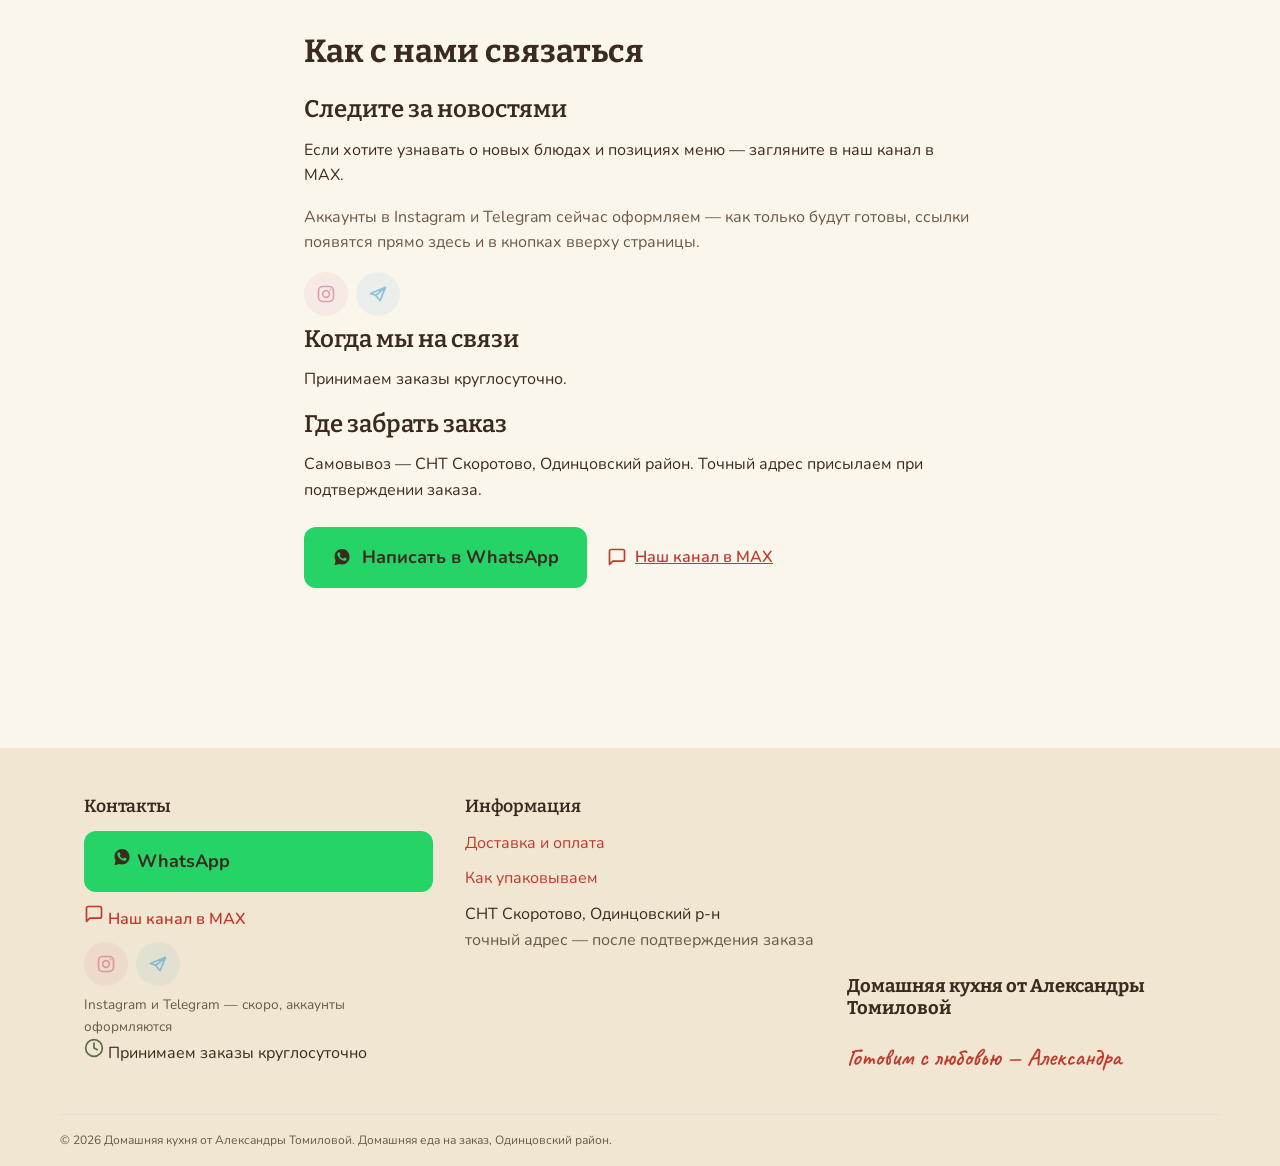
==== commit 641e3a72: "Ребрендинг + большое упрощение меню и конструктора заказа Название сайта: «Вкусняшки от Сашки» → «До" ====
--- a/sites/vkusnyashki-ot-sashki/index.html
+++ b/sites/vkusnyashki-ot-sashki/index.html
@@ -3,26 +3,26 @@
 <head>
 <meta charset="UTF-8">
 <meta name="viewport" content="width=device-width, initial-scale=1.0">
-<title>Вкусняшки от Сашки — домашняя еда на заказ в Одинцовском районе</title>
-<meta name="description" content="Домашние пельмени и вареники ручной лепки, мясные полуфабрикаты на заказ. Самовывоз из СНТ Скоротово или доставка по Одинцовскому району. Оплата при получении.">
-<meta name="keywords" content="домашние пельмени на заказ, вареники ручной лепки, домашняя еда на заказ Одинцовский район, мясные полуфабрикаты, котлеты и фрикадельки на заказ, доставка еды Звенигород Голицыно Одинцово, вкусняшки от сашки">
+<title>Домашняя кухня от Александры Томиловой — домашняя еда на заказ в Одинцовском районе</title>
+<meta name="description" content="Домашние пельмени и вареники ручной лепки, мясные полуфабрикаты на заказ от Александры Томиловой. Самовывоз из СНТ Скоротово или доставка по Одинцовскому району. Оплата при получении.">
+<meta name="keywords" content="домашние пельмени на заказ, вареники ручной лепки, домашняя еда на заказ Одинцовский район, мясные полуфабрикаты, котлеты и фрикадельки на заказ, доставка еды Звенигород Голицыно Одинцово, домашняя кухня от Александры Томиловой">
 <meta name="robots" content="index, follow">
 <link rel="canonical" href="https://example.com/">
 <!-- TODO(заказчик): заменить https://example.com/ на реальный домен сайта перед публикацией (canonical, og:url, sitemap.xml, robots.txt) -->
 
 <!-- Open Graph -->
 <meta property="og:type" content="website">
-<meta property="og:site_name" content="Вкусняшки от Сашки">
+<meta property="og:site_name" content="Домашняя кухня от Александры Томиловой">
 <meta property="og:locale" content="ru_RU">
-<meta property="og:title" content="Вкусняшки от Сашки — домашняя еда на заказ в Одинцовском районе">
-<meta property="og:description" content="Домашние пельмени и вареники ручной лепки, мясные полуфабрикаты на заказ. Самовывоз из СНТ Скоротово или доставка по Одинцовскому району. Оплата при получении.">
+<meta property="og:title" content="Домашняя кухня от Александры Томиловой — домашняя еда на заказ в Одинцовском районе">
+<meta property="og:description" content="Домашние пельмени и вареники ручной лепки, мясные полуфабрикаты на заказ от Александры Томиловой. Самовывоз из СНТ Скоротово или доставка по Одинцовскому району. Оплата при получении.">
 <meta property="og:image" content="https://example.com/assets/images/hero-cover.jpg">
 <meta property="og:url" content="https://example.com/">
 
 <!-- Twitter Card -->
 <meta name="twitter:card" content="summary_large_image">
-<meta name="twitter:title" content="Вкусняшки от Сашки — домашняя еда на заказ в Одинцовском районе">
-<meta name="twitter:description" content="Домашние пельмени и вареники ручной лепки, мясные полуфабрикаты на заказ. Самовывоз из СНТ Скоротово или доставка по Одинцовскому району. Оплата при получении.">
+<meta name="twitter:title" content="Домашняя кухня от Александры Томиловой — домашняя еда на заказ в Одинцовском районе">
+<meta name="twitter:description" content="Домашние пельмени и вареники ручной лепки, мясные полуфабрикаты на заказ от Александры Томиловой. Самовывоз из СНТ Скоротово или доставка по Одинцовскому району. Оплата при получении.">
 <meta name="twitter:image" content="https://example.com/assets/images/hero-cover.jpg">
 
 <link rel="preconnect" href="https://fonts.googleapis.com">
@@ -35,7 +35,7 @@
 {
   "@context": "https://schema.org",
   "@type": "LocalBusiness",
-  "name": "Вкусняшки от Сашки",
+  "name": "Домашняя кухня от Александры Томиловой",
   "description": "Домашнее производство еды на заказ: пельмени и вареники ручной лепки, мясные полуфабрикаты и фаршированные блюда из свежих говядины, свинины и курицы. Самовывоз из СНТ Скоротово или доставка по Одинцовскому району Московской области.",
   "image": "https://example.com/assets/images/hero-cover.jpg",
   "url": "https://example.com/",
@@ -53,8 +53,8 @@
     "dayOfWeek": [
       "Monday", "Tuesday", "Wednesday", "Thursday", "Friday", "Saturday", "Sunday"
     ],
-    "opens": "09:00",
-    "closes": "19:00"
+    "opens": "00:00",
+    "closes": "23:59"
   },
   "paymentAccepted": "Наличные, безналичный перевод",
   "areaServed": [
@@ -100,7 +100,7 @@
 <header class="site-header" id="site-header">
   <div class="container site-header__inner">
     <a href="#hero" class="logo">
-      <span class="logo__name">Вкусняшки<br>от Сашки</span>
+      <span class="logo__name">Домашняя кухня<br><span class="logo__name-sub">от Александры Томиловой</span></span>
     </a>
     <nav class="site-nav" aria-label="Разделы сайта">
       <a href="#o-nas">О нас</a>
@@ -110,10 +110,6 @@
       <a href="#kontakty">Контакты</a>
     </nav>
     <div class="site-header__actions">
-      <a href="tel:+79168232824" class="btn btn--call btn--compact">
-        <svg class="icon" aria-hidden="true"><use href="#icon-phone"/></svg>
-        <span>Позвонить</span>
-      </a>
       <a href="https://wa.me/79168232824" target="_blank" rel="noopener" class="icon-link icon-link--whatsapp" aria-label="Написать в WhatsApp">
         <svg class="icon" aria-hidden="true"><use href="#icon-whatsapp"/></svg>
       </a>
@@ -140,8 +136,8 @@
   <section id="hero" class="hero section">
     <div class="container hero__inner">
       <div class="hero__content">
-        <p class="signature">от Сашки, с любовью</p>
-        <h1>Вкусняшки от Сашки</h1>
+        <p class="signature">от Александры, с любовью</p>
+        <h1>Домашняя кухня от Александры Томиловой</h1>
         <p class="hero__subtitle">Домашние пельмени, вареники и мясные заготовки — как лепят в семье, а не на заводе</p>
         <p>Всё готовится руками, из свежего мяса, без консервантов и «химии» — и привозится вам в Одинцовском районе так же по-домашнему, как если бы вы заехали за пельменями к бабушке.</p>
         <p><strong>Из чего готовим:</strong> говядина, свинина, курица — свежие, без заморозки неизвестного происхождения.</p>
@@ -168,7 +164,7 @@
           <li><svg class="icon icon--natural" aria-hidden="true"><use href="#icon-hand"/></svg>Лепим руками — вареники и пельмени, а не штамповка</li>
           <li><svg class="icon icon--natural" aria-hidden="true"><use href="#icon-check"/></svg>Свежие говядина, свинина и курица</li>
           <li><svg class="icon icon--natural" aria-hidden="true"><use href="#icon-truck"/></svg>Самовывоз из СНТ Скоротово (Одинцовский р-н) или доставка по району</li>
-          <li><svg class="icon icon--natural" aria-hidden="true"><use href="#icon-clock"/></svg>Принимаем заказы каждый день с 9:00 до 19:00</li>
+          <li><svg class="icon icon--natural" aria-hidden="true"><use href="#icon-clock"/></svg>Принимаем заказы круглосуточно</li>
           <li><svg class="icon icon--natural" aria-hidden="true"><use href="#icon-check"/></svg>Платите наличными или переводом при получении — никаких предоплат на сайте</li>
         </ul>
       </div>
@@ -180,7 +176,7 @@
     <div class="container section--narrow">
       <h2>Готовим дома, а не на производстве</h2>
       <h3>Это семейное дело, а не цех</h3>
-      <p>Готовит здесь Александра — для друзей и клиентов просто Саша. Отсюда и название: «Вкусняшки от Сашки» — это не громкий бренд, а тёплая семейная рифма. Саша — мама троих погодок, и готовить впрок начала как раз для того, чтобы освободить себе немного времени; сейчас, уже больше 5 лет спустя, эта экономия времени достаётся и её клиентам. Всё это время — вручную: никакого конвейера и штампов, пельмени и вареники лепятся руками, партиями ровно на те заказы, которые пришли, — как готовили бы для своей семьи.</p>
+      <p>Меня зовут Александра, для друзей и клиентов — просто Саша. Готовлю я сама, своими руками. Я мама троих погодок, и готовить впрок начала как раз для того, чтобы освободить себе немного времени; сейчас, уже больше 5 лет спустя, эта экономия времени достаётся и моим клиентам. Всё это время я работаю вручную: никакого конвейера и штампов, пельмени и вареники леплю руками, партиями ровно на те заказы, которые пришли, — как готовила бы для своей семьи.</p>
 
       <div class="o-nas__media">
         <div class="photo photo--square" data-photo="o-nas-kitchen">
@@ -194,7 +190,7 @@
       </div>
 
       <h3>Из чего готовим</h3>
-      <p>Только свежие говядина, свинина и курица — без соевого белка, усилителей вкуса и прочей «начинки», которую обычно не хочется видеть в составе на магазинной пачке. Мясо и овощи уже больше 2 лет закупаются у одних и тех же проверенных продавцов на рынке — у них есть лицензия, так что за свежесть можно быть спокойными. Фарш при этом не покупной: мясо перекручивается самостоятельно, из цельного куска, — как дома, а не как в магазине. Начинки для вареников — картошка с жареным луком, беконом или грибами — тоже готовятся сами, не покупаются готовыми.</p>
+      <p>Использую только свежие говядину, свинину и курицу — без соевого белка, усилителей вкуса и прочей «начинки», которую обычно не хочется видеть в составе на магазинной пачке. Мясо и овощи я уже больше 2 лет закупаю у одних и тех же проверенных продавцов на рынке — у них есть лицензия, так что за свежесть можно быть спокойными. Фарш при этом не покупной: мясо я перекручиваю самостоятельно, из цельного куска, — как дома, а не как в магазине. Начинки для вареников — картошка с жареным луком, беконом или грибами — тоже готовлю сама, не покупаю готовыми.</p>
 
       <h3>Почему это чувствуется на вкус</h3>
       <p>Ручная лепка — это не просто красивый аргумент для сайта: тесто и начинка у ручных пельменей и вареников распределяются иначе, чем у машинных, поэтому вкус получается более «домашним» — таким, каким он был у бабушки на кухне, а не в заводской упаковке.</p>
@@ -202,7 +198,7 @@
       <h3>Кому это подходит</h3>
       <p>Тем, кто в будни не успевает лепить сам, но не хочет кормить семью магазинными полуфабрикатами с длинным составом. Заказали — и дома есть нормальная домашняя еда, которую нужно просто отварить или обжарить.</p>
 
-      <p class="quote-signature">«Готовим с любовью — семья Сашки»</p>
+      <p class="quote-signature">«Готовим с любовью — Александра»</p>
 
       <a href="#menu" class="btn btn--secondary">Посмотреть меню</a>
     </div>
@@ -220,17 +216,17 @@
           <li>Сумма заказа считается автоматически, пока вы выбираете.</li>
           <li>Нажимаете кнопку — и готовый список блюд с суммой уходит нам одним сообщением в WhatsApp. Останется только подтвердить время и способ получения.</li>
         </ol>
-        <p>Если удобнее написать в другом мессенджере — можно нажать «Скопировать заказ» и вставить готовый текст куда угодно, либо написать нам в канал в MAX.</p>
+        <p>Если удобнее написать в другом мессенджере — можно нажать «Скопировать заказ» и вставить готовый текст куда угодно.</p>
         <p>Ниже — пять групп блюд: пельмени, вареники, мясная продукция, фаршированные блюда и сырники. У пельменей, вареников и мясной продукции цена указана за 0,5 кг и 1 кг (или за 1 шт и 1 кг — где так удобнее), у фаршированных блюд — за 1 кг (кроме мясных гнёзд, которые продаются поштучно, от 4 шт), у сырников — фасовка 10 шт, цена уточняется.</p>
       </div>
 
       <div class="menu-how__gallery">
         <div class="photo photo--wide" data-photo="sbor-produkcii-1">
-          <img src="assets/images/sbor-produkcii-1.jpg" alt="Ассортимент домашних блюд «Вкусняшки от Сашки» — перцы фаршированные, вареники, пельмени и котлеты" loading="lazy" onerror="handleImgError(this)">
+          <img src="assets/images/sbor-produkcii-1.jpg" alt="Ассортимент домашних блюд от Александры Томиловой — перцы фаршированные, вареники, пельмени и котлеты" loading="lazy" onerror="handleImgError(this)">
           <span class="photo__placeholder" aria-hidden="true"><svg class="icon icon--placeholder"><use href="#icon-dish"/></svg></span>
         </div>
         <div class="photo photo--wide" data-photo="sbor-produkcii-2">
-          <img src="assets/images/sbor-produkcii-2.jpg" alt="Ассортимент домашних блюд «Вкусняшки от Сашки» — котлеты, вареники и пельмени ручной лепки" loading="lazy" onerror="handleImgError(this)">
+          <img src="assets/images/sbor-produkcii-2.jpg" alt="Ассортимент домашних блюд от Александры Томиловой — котлеты, вареники и пельмени ручной лепки" loading="lazy" onerror="handleImgError(this)">
           <span class="photo__placeholder" aria-hidden="true"><svg class="icon icon--placeholder"><use href="#icon-dish"/></svg></span>
         </div>
       </div>
@@ -256,13 +252,13 @@
         <article class="info-card">
           <svg class="icon icon--accent" aria-hidden="true"><use href="#icon-truck"/></svg>
           <h3>Самовывоз</h3>
-          <p>Забрать заказ можно в СНТ Скоротово, Одинцовский район. Точный адрес (участок/дом) не публикуем на сайте — это частный дом, а не торговая точка — присылаем его при подтверждении заказа в WhatsApp.</p>
+          <p>Забрать заказ можно в СНТ Скоротово, Одинцовский район. Точный адрес (участок/дом) не публикуем на сайте — это частный дом, а не торговая точка — присылаем его при подтверждении заказа.</p>
         </article>
         <article class="info-card">
           <svg class="icon icon--accent" aria-hidden="true"><use href="#icon-truck"/></svg>
           <h3>Доставка по району</h3>
           <p>Привозим в Звенигород, Голицыно, Лесной городок, Малые Вязёмы, Большие Вязёмы, КПП Краснознаменск, Одинцово и другие населённые пункты Одинцовского района.</p>
-          <p>Доставка оплачивается отдельно, за счёт покупателя: от 300 до 600 ₽ — точная стоимость зависит от адреса и уточняется при оформлении заказа.</p>
+          <p>Доставка оплачивается отдельно, за счёт покупателя: от 300 до 1000 ₽ — точная стоимость зависит от адреса и уточняется при оформлении заказа.</p>
         </article>
         <article class="info-card">
           <svg class="icon icon--accent" aria-hidden="true"><use href="#icon-check"/></svg>
@@ -272,13 +268,13 @@
         <article class="info-card">
           <svg class="icon icon--accent" aria-hidden="true"><use href="#icon-clock"/></svg>
           <h3>Часы приёма заказов</h3>
-          <p>Принимаем заказы каждый день с 9:00 до 19:00.</p>
-          <p>Если нужная позиция уже готова и есть в наличии — забрать или получить заказ можно в тот же день. Если что-то нужно долепить под заказ, срок зависит от состава и объёма: обычно просим предупредить за 1–2 дня. Дело не в спешке, а в качестве — свежая продукция после лепки проходит шоковую заморозку, и нам важно, чтобы к вам она пришла правильно подготовленной и такой же вкусной, как только что со стола.</p>
+          <p>Принимаем заказы круглосуточно.</p>
+          <p>Если нужная позиция уже готова и есть в наличии — забрать или получить заказ можно в тот же день. Если что-то нужно доделать под заказ, срок зависит от состава и объёма: обычно просим предупредить за 1–2 дня. Нам важно, чтобы к вам она пришла правильно подготовленной и такой же вкусной, как только что со стола.</p>
         </article>
         <article class="info-card">
           <svg class="icon icon--accent" aria-hidden="true"><use href="#icon-check"/></svg>
           <h3>Оплата</h3>
-          <p>Наличными или переводом — в момент получения заказа (самовывоза или доставки). Онлайн-оплата на сайте не предусмотрена и не нужна.</p>
+          <p>Наличными или переводом в момент получения заказа (самовывоза или доставки). Онлайн-оплата на сайте не предусмотрена.</p>
         </article>
       </div>
 
@@ -290,23 +286,23 @@
   <section id="upakovka" class="section">
     <div class="container section--narrow">
       <h2>Как упаковываем</h2>
-      <p>Каждый заказ уезжает к вам в крафт-пакете с зип-локом и прозрачным окошком — видно, что внутри, а закрывается пакет герметично, так что до самовывоза или доставки всё доезжает аккуратным и в порядке. Сверху — стикер «Спасибо за покупку»: небольшой тёплый привет от нас каждому, кто выбрал «Вкусняшки от Сашки».</p>
+      <p>Каждый заказ уезжает к вам в крафт-пакете с зип-локом и прозрачным окошком — видно, что внутри, а закрывается пакет герметично, так что до самовывоза или доставки всё доезжает аккуратным и в порядке. Сверху — стикер «Спасибо за покупку»: небольшой тёплый привет от нас каждому, кто выбрал домашнюю кухню от Александры.</p>
 
       <div class="upakovka__gallery">
         <div class="photo photo--square" data-photo="upakovka-1">
-          <img src="assets/images/upakovka-1.jpg" alt="Упаковка домашней еды от «Вкусняшки от Сашки» — крафт-пакет с окошком и стикером «Спасибо за покупку»" loading="lazy" onerror="handleImgError(this)">
+          <img src="assets/images/upakovka-1.jpg" alt="Упаковка домашней еды от Александры Томиловой — крафт-пакет с окошком и стикером «Спасибо за покупку»" loading="lazy" onerror="handleImgError(this)">
           <span class="photo__placeholder" aria-hidden="true"><svg class="icon icon--placeholder"><use href="#icon-dish"/></svg></span>
         </div>
         <div class="photo photo--square" data-photo="upakovka-2">
-          <img src="assets/images/upakovka-2.jpg" alt="Упаковка домашней еды от «Вкусняшки от Сашки» — крафт-пакет с окошком и стикером «Спасибо за покупку»" loading="lazy" onerror="handleImgError(this)">
+          <img src="assets/images/upakovka-2.jpg" alt="Упаковка домашней еды от Александры Томиловой — крафт-пакет с окошком и стикером «Спасибо за покупку»" loading="lazy" onerror="handleImgError(this)">
           <span class="photo__placeholder" aria-hidden="true"><svg class="icon icon--placeholder"><use href="#icon-dish"/></svg></span>
         </div>
         <div class="photo photo--square" data-photo="upakovka-3">
-          <img src="assets/images/upakovka-3.jpg" alt="Упаковка домашней еды от «Вкусняшки от Сашки» — крафт-пакет с окошком и стикером «Спасибо за покупку»" loading="lazy" onerror="handleImgError(this)">
+          <img src="assets/images/upakovka-3.jpg" alt="Упаковка домашней еды от Александры Томиловой — крафт-пакет с окошком и стикером «Спасибо за покупку»" loading="lazy" onerror="handleImgError(this)">
           <span class="photo__placeholder" aria-hidden="true"><svg class="icon icon--placeholder"><use href="#icon-dish"/></svg></span>
         </div>
         <div class="photo photo--square" data-photo="upakovka-4">
-          <img src="assets/images/upakovka-4.jpg" alt="Упаковка домашней еды от «Вкусняшки от Сашки» — крафт-пакет с окошком и стикером «Спасибо за покупку»" loading="lazy" onerror="handleImgError(this)">
+          <img src="assets/images/upakovka-4.jpg" alt="Упаковка домашней еды от Александры Томиловой — крафт-пакет с окошком и стикером «Спасибо за покупку»" loading="lazy" onerror="handleImgError(this)">
           <span class="photo__placeholder" aria-hidden="true"><svg class="icon icon--placeholder"><use href="#icon-dish"/></svg></span>
         </div>
       </div>
@@ -319,12 +315,9 @@
     <div class="container section--narrow">
       <h2>Как с нами связаться</h2>
 
-      <h3>Пишите прямо сейчас</h3>
-      <p>Быстрее всего — в WhatsApp: <strong>+7 916 823 28 24</strong>. Туда же можно просто отправить заказ из конструктора выше одной кнопкой, а можно написать своими словами, если есть вопрос до заказа (например, про большой заказ на праздник или уточнить наличие).</p>
-
       <h3>Следите за новостями</h3>
       <p>Если хотите узнавать о новых блюдах и позициях меню — загляните в наш канал в MAX.</p>
-      <p class="muted" data-social-note>Аккаунты в Instagram и Telegram сейчас оформляем — как только будут готовы, ссылки появятся прямо здесь.</p>
+      <p class="muted" data-social-note>Аккаунты в Instagram и Telegram сейчас оформляем — как только будут готовы, ссылки появятся прямо здесь и в кнопках вверху страницы.</p>
       <div class="social-links">
         <a href="#" class="icon-link icon-link--instagram" data-social="instagram" aria-disabled="true" aria-label="Instagram — скоро" title="Скоро">
           <svg class="icon" aria-hidden="true"><use href="#icon-instagram"/></svg>
@@ -335,10 +328,10 @@
       </div>
 
       <h3>Когда мы на связи</h3>
-      <p>Принимаем сообщения и заказы каждый день с 9:00 до 19:00.</p>
+      <p>Принимаем заказы круглосуточно.</p>
 
       <h3>Где забрать заказ</h3>
-      <p>Самовывоз — СНТ Скоротово, Одинцовский район. Точный адрес присылаем при подтверждении заказа в WhatsApp.</p>
+      <p>Самовывоз — СНТ Скоротово, Одинцовский район. Точный адрес присылаем при подтверждении заказа.</p>
 
       <div class="kontakty__actions">
         <a href="https://wa.me/79168232824" target="_blank" rel="noopener" class="btn btn--whatsapp btn--large">
@@ -376,7 +369,7 @@
         </a>
       </div>
       <p class="muted social-links__note" data-social-note>Instagram и Telegram — скоро, аккаунты оформляются</p>
-      <p><svg class="icon icon--natural" aria-hidden="true"><use href="#icon-clock"/></svg> Принимаем заказы 9:00–19:00, каждый день</p>
+      <p><svg class="icon icon--natural" aria-hidden="true"><use href="#icon-clock"/></svg> Принимаем заказы круглосуточно</p>
     </div>
     <div class="footer__col">
       <h3>Информация</h3>
@@ -385,12 +378,12 @@
       <p>СНТ Скоротово, Одинцовский р-н<br><span class="muted">точный адрес — после подтверждения заказа</span></p>
     </div>
     <div class="footer__col footer__col--signature">
-      <p class="logo__name">Вкусняшки от Сашки</p>
-      <p class="quote-signature">Готовим с любовью — семья Сашки</p>
+      <p class="logo__name">Домашняя кухня от Александры Томиловой</p>
+      <p class="quote-signature">Готовим с любовью — Александра</p>
     </div>
   </div>
   <div class="container footer__bottom">
-    <p>© <span id="footer-year"></span> Вкусняшки от Сашки. Домашняя еда на заказ, Одинцовский район.</p>
+    <p>© <span id="footer-year"></span> Домашняя кухня от Александры Томиловой. Домашняя еда на заказ, Одинцовский район.</p>
   </div>
 </footer>
 
@@ -428,19 +421,19 @@
       </div>
 
       <div class="cart__pickup-info" id="cart-pickup-info">
-        <p>СНТ Скоротово, Одинцовский р-н. Точный адрес пришлём в WhatsApp при подтверждении заказа.</p>
+        <p>СНТ Скоротово, Одинцовский р-н. Точный адрес пришлём при подтверждении заказа.</p>
       </div>
 
       <div class="cart__delivery-info" id="cart-delivery-info" hidden>
-        <p>Доставка 300–600 ₽ в зависимости от адреса, оплачивается отдельно, за счёт покупателя. Точную стоимость уточним при оформлении.</p>
+        <p>Доставка от 300 до 1000 ₽ в зависимости от адреса, оплачивается отдельно, за счёт покупателя. Точную стоимость уточним при оформлении.</p>
         <p class="cart__label">Возим сюда:</p>
         <ul class="delivery-zones">
           <li>Звенигород</li><li>Голицыно</li><li>Лесной городок</li>
           <li>Малые Вязёмы</li><li>Большие Вязёмы</li><li>КПП Краснознаменск</li>
           <li>Одинцово</li><li>и другие города района</li>
         </ul>
-        <label for="cart-zone">Ваш населённый пункт <span class="muted">(необязательно)</span></label>
-        <select id="cart-zone">
+        <label for="cart-zone">Ваш населённый пункт</label>
+        <select id="cart-zone" required aria-required="true">
           <option value="">Не выбрано</option>
           <option value="Звенигород">Звенигород</option>
           <option value="Голицыно">Голицыно</option>
@@ -451,16 +444,16 @@
           <option value="Одинцово">Одинцово</option>
           <option value="Другой населённый пункт района">Другой населённый пункт района</option>
         </select>
-        <label for="cart-address">Адрес доставки <span class="muted">(необязательно, можно дописать в чате)</span></label>
-        <input id="cart-address" type="text" placeholder="Улица, дом, квартира">
+        <label for="cart-address">Адрес доставки</label>
+        <input id="cart-address" type="text" placeholder="Улица, дом, квартира" required aria-required="true">
       </div>
     </div>
 
     <div class="cart__contact" id="cart-contact" hidden>
-      <label for="cart-name">Имя <span class="muted">(необязательно)</span></label>
-      <input id="cart-name" type="text" placeholder="Как к вам обращаться">
-      <label for="cart-phone">Телефон <span class="muted">(необязательно)</span></label>
-      <input id="cart-phone" type="tel" placeholder="+7 900 000-00-00">
+      <label for="cart-name">Имя</label>
+      <input id="cart-name" type="text" placeholder="Как к вам обращаться" required aria-required="true">
+      <label for="cart-phone">Телефон</label>
+      <input id="cart-phone" type="tel" placeholder="+7 900 000-00-00" required aria-required="true">
     </div>
 
     <div class="cart__total" id="cart-total-wrap" hidden>
@@ -469,14 +462,7 @@
     </div>
 
     <div class="cart__actions">
-      <a href="tel:+79168232824" class="btn btn--call btn--block">
-        <svg class="icon" aria-hidden="true"><use href="#icon-phone"/></svg>
-        Позвонить и заказать
-      </a>
-      <a href="https://wa.me/79168232824" id="cart-whatsapp-btn" class="btn btn--whatsapp btn--block" target="_blank" rel="noopener" aria-disabled="true">
-        <svg class="icon" aria-hidden="true"><use href="#icon-whatsapp"/></svg>
-        Отправить заказ в WhatsApp
-      </a>
+      <button type="button" id="cart-submit-btn" class="btn btn--primary btn--block">Сделать заказ</button>
       <p class="cart__hint" id="cart-hint">Выберите хотя бы одно блюдо, чтобы отправить заказ</p>
       <button type="button" id="cart-copy-btn" class="btn btn--ghost btn--block">Скопировать заказ</button>
       <p class="cart__copy-confirm" id="cart-copy-confirm" role="status" hidden>Текст заказа скопирован ✓ — вставьте его в Instagram, VK или MAX</p>
--- a/sites/vkusnyashki-ot-sashki/styles.css
+++ b/sites/vkusnyashki-ot-sashki/styles.css
@@ -1,5 +1,5 @@
 /* =========================================================
-   Вкусняшки от Сашки — стили лендинга
+   Домашняя кухня от Александры Томиловой — стили лендинга
    Палитра/типографика/layout — по design/style-guide.md
    ========================================================= */
 
@@ -171,8 +171,13 @@
 .logo{text-decoration:none;}
 .logo__name{
   font-family:var(--font-heading); font-weight:700; color:var(--color-text);
-  font-size:1.15rem; line-height:1.1;
-}
+  font-size:1.05rem; line-height:1.2;
+}
+/* Второй, более длинный «этаж» логотипа («от Александры Томиловой») —
+   мельче и чуть менее жирный, чтобы двухстрочное название не расталкивало
+   шапку на маленьких экранах (было «Вкусняшки от Сашки» короче). */
+.logo__name-sub{display:block; font-size:0.68em; font-weight:600; color:var(--color-text-secondary);}
+@media (min-width:480px){ .logo__name{font-size:1.15rem;} }
 .site-nav{display:none; gap:20px;}
 .site-nav a{color:var(--color-text); text-decoration:none; font-weight:600; font-size:0.95rem;}
 .site-nav a:hover{color:var(--color-accent);}
@@ -473,6 +478,19 @@
 .cart__actions{display:flex; flex-direction:column; gap:10px;}
 .cart__hint{font-size:0.85rem; color:var(--color-text-secondary); text-align:center; margin:0;}
 .cart.has-total .cart__hint{display:none;}
+/* Подсказка-ошибка (пустая корзина или незаполненные обязательные поля,
+   см. script.js — validateCartFields) должна быть видна всегда, даже когда
+   в корзине уже есть товары и обычная подсказка по умолчанию скрыта. */
+.cart__hint.is-error{
+  display:block !important;
+  color:var(--color-accent); font-weight:700;
+}
+/* Подсветка незаполненного обязательного поля при попытке отправить заказ
+   (Имя/Телефон всегда, Населённый пункт/Адрес — только при «Доставке»). */
+.field-error{
+  border-color:var(--color-accent) !important;
+  box-shadow:0 0 0 3px rgba(192,57,43,0.15);
+}
 .cart__copy-confirm{
   font-size:0.85rem; color:var(--color-natural); font-weight:700; text-align:center; margin:0;
 }
